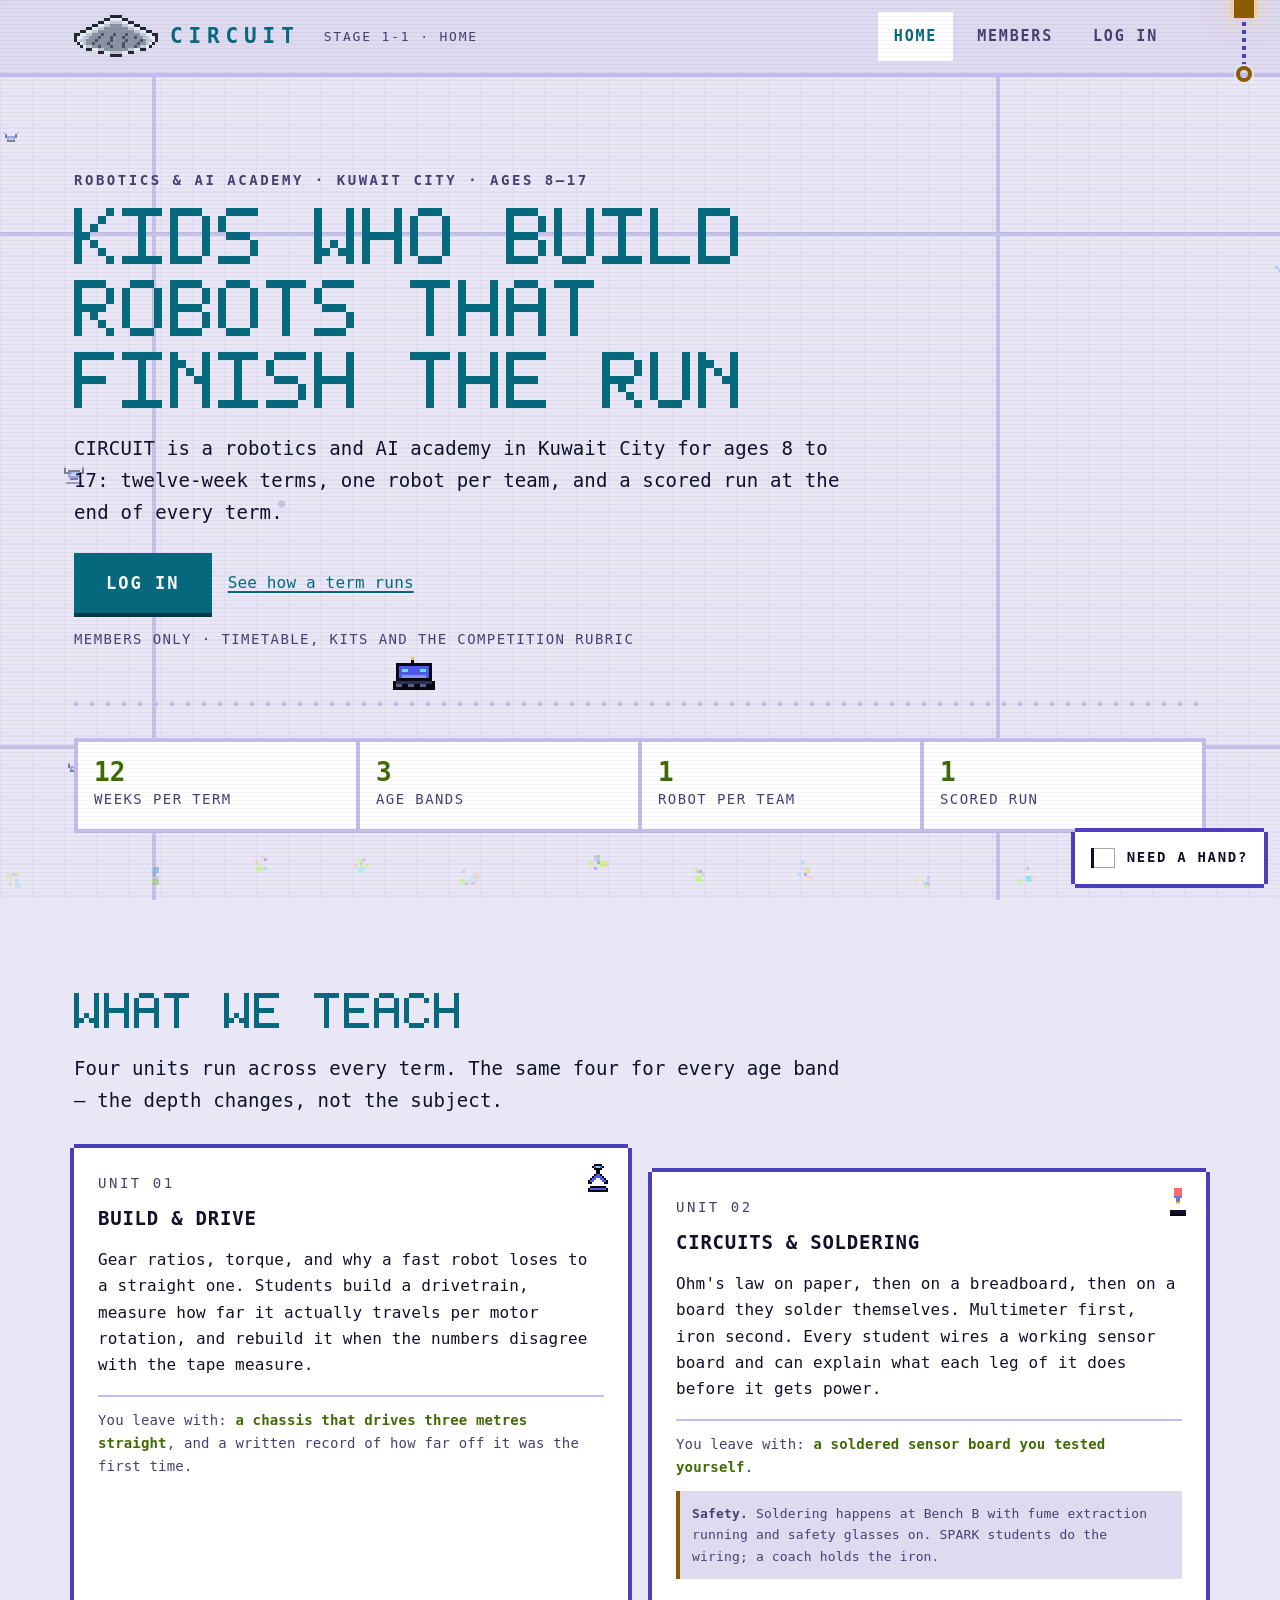
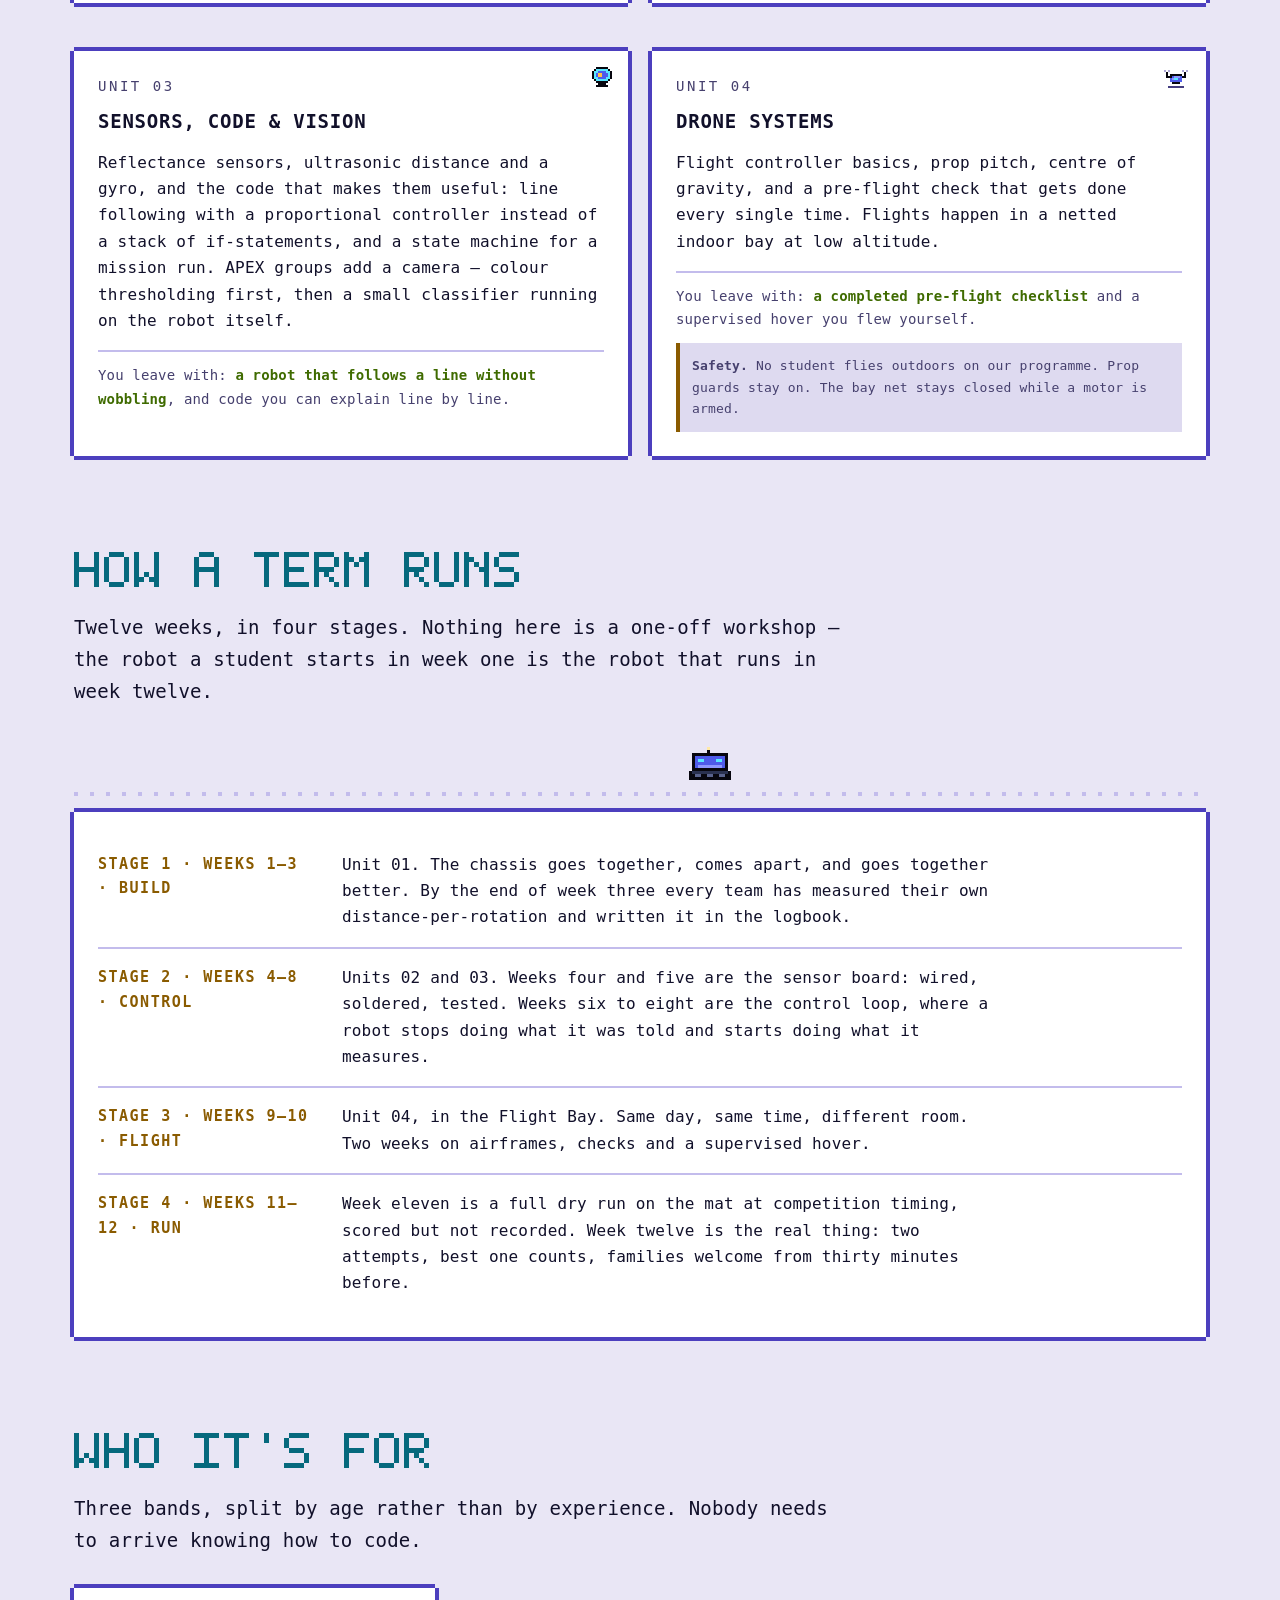
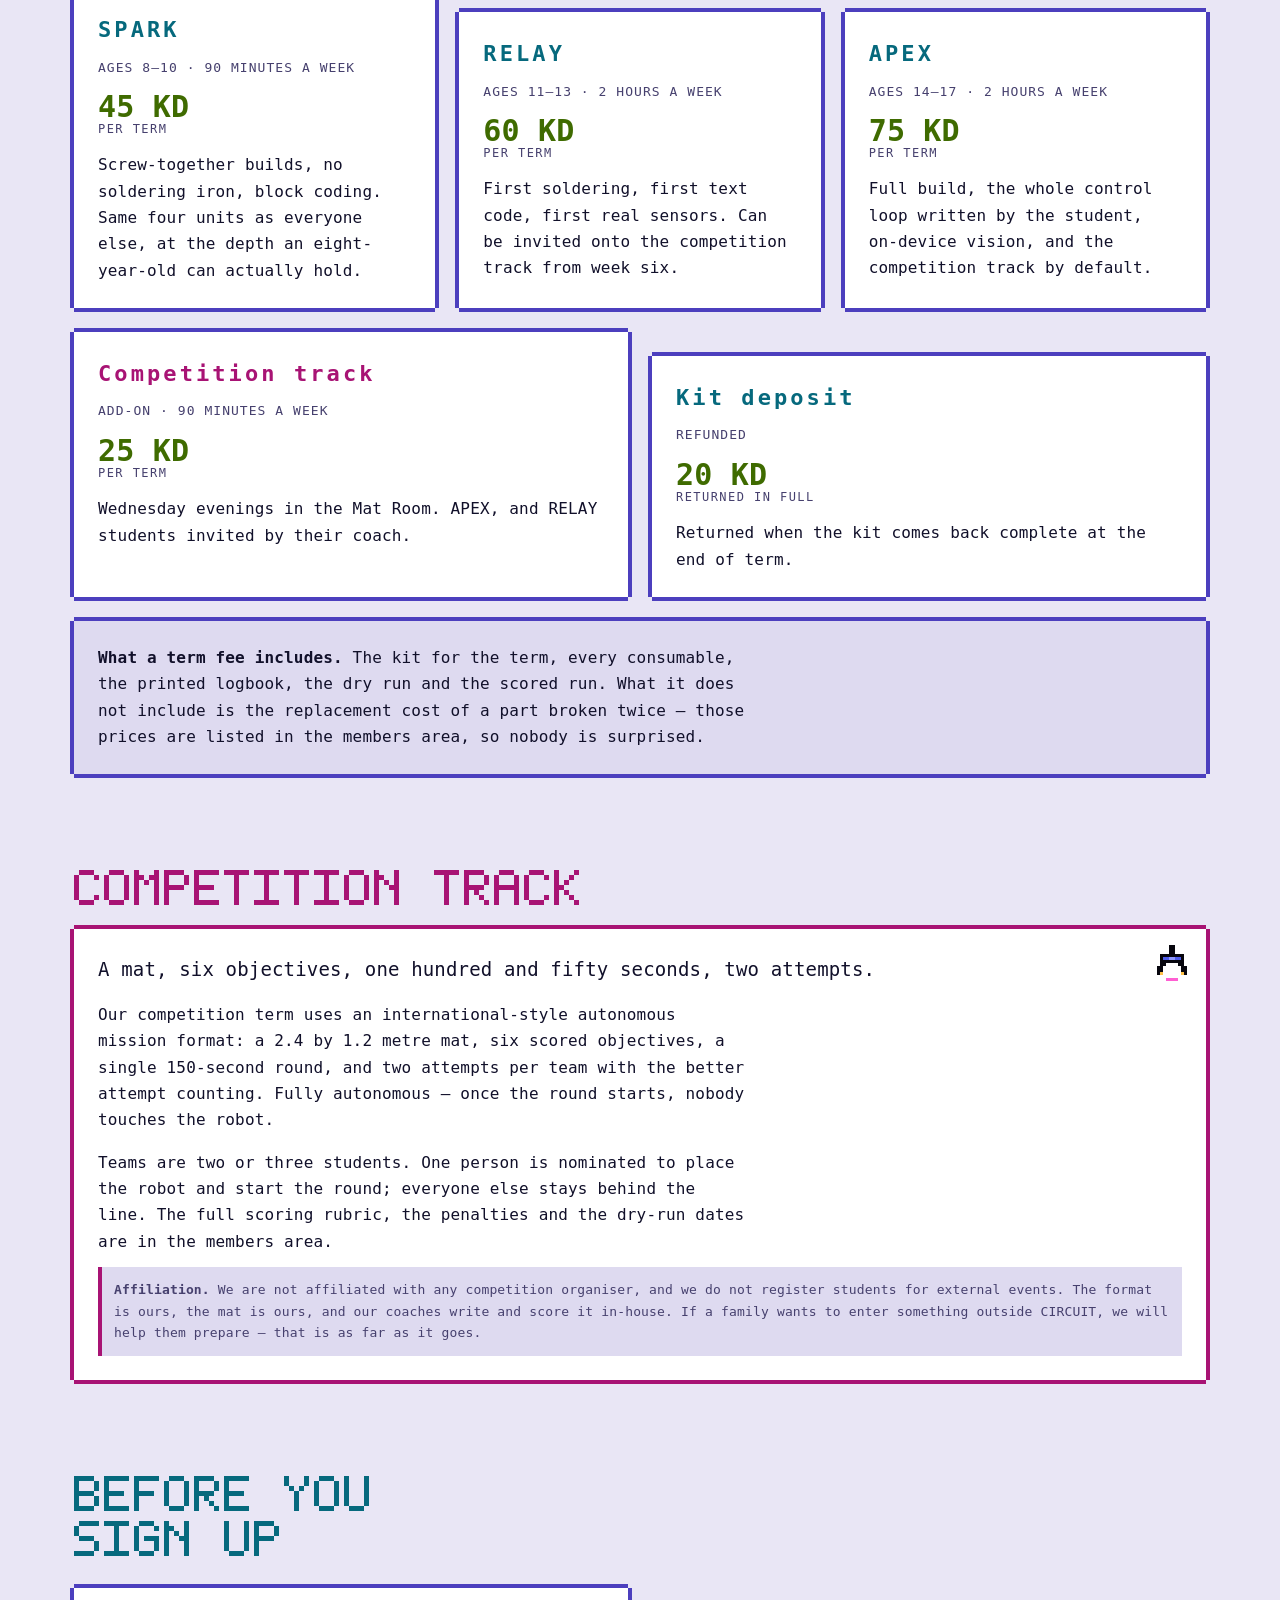
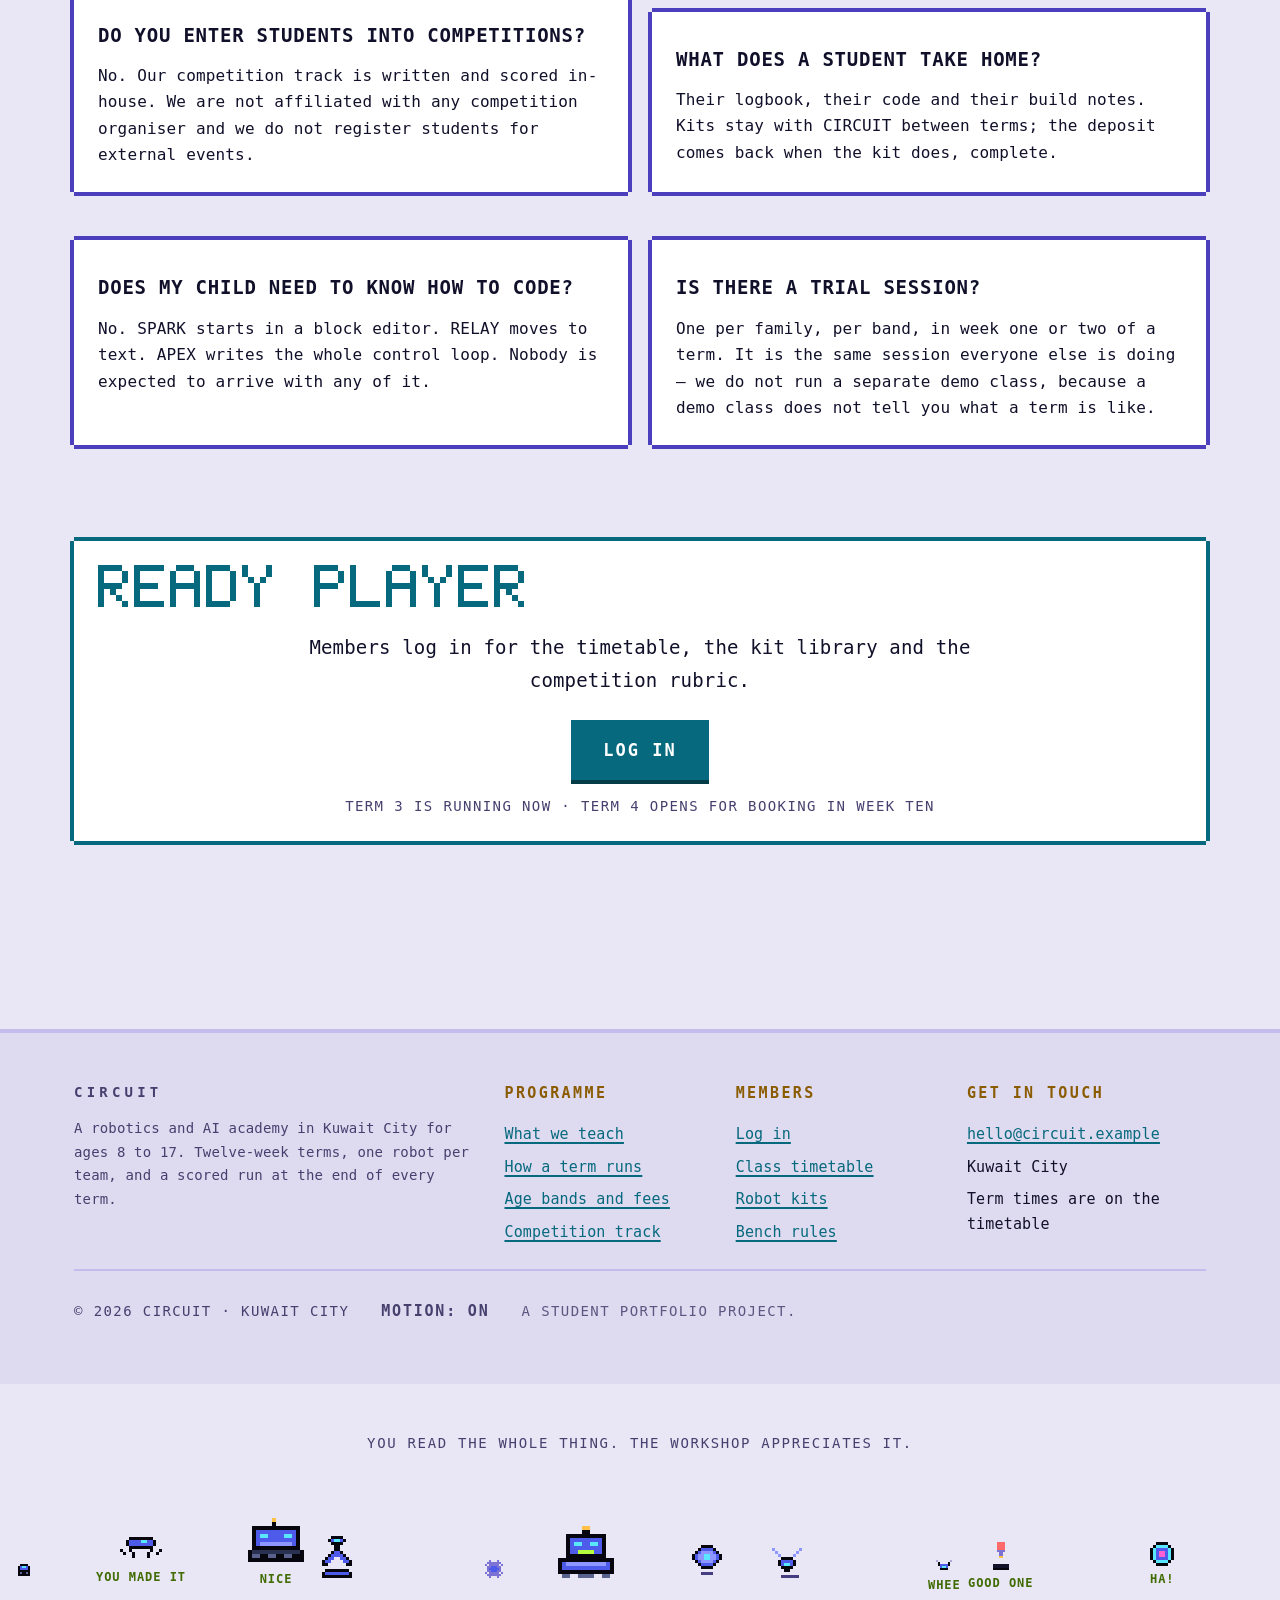
==== index.html @ 6e3892db "make the mark a big silver wing that actually shines The wing was the right idea and the wrong objec" ====
<!DOCTYPE html>
<html lang="en">
<head>
<meta charset="utf-8">
<meta name="viewport" content="width=device-width, initial-scale=1">
<title>CIRCUIT — Robotics &amp; AI Academy, Kuwait City</title>
<meta name="description" content="CIRCUIT is a robotics and AI academy in Kuwait City for ages 8 to 17. Twelve-week terms, one robot per team, and a scored run at the end of every term.">
<meta name="color-scheme" content="dark light">
<meta name="theme-color" content="#07060E">
<link rel="icon" href="favicon.svg" type="image/svg+xml">
<link rel="stylesheet" href="assets/css/circuit.css">

<!-- Sets the theme before the first paint, so the page never flashes
     the wrong one on the way in. -->
<script src="assets/js/theme.js"></script>
</head>
<body data-page="home">

<a class="skip" href="#main">Skip to content</a>
<div class="glass" aria-hidden="true"></div>

<header class="hud">
  <div class="wrap hud__in">
    <a class="hud__mark mark" href="index.html"><span class="mark__wing sprite" data-wing data-sprite="wing-shut" data-scale="3"></span><span>CIRCUIT</span></a>
    <span class="hud__stage">Stage 1-1 · Home</span>
    <nav class="hud__nav" aria-label="Main">
      <a class="chip" href="index.html" aria-current="page">Home</a>
      <a class="chip" href="members.html">Members</a>
      <a class="chip" href="login.html">Log in</a>
    </nav>
  </div>
</header>


<main id="main">

  <!-- ================= HERO ================= -->
  <section class="wrap hero">
    <p class="t-eyebrow">Robotics &amp; AI Academy · Kuwait City · Ages 8–17</p>

    <h1 class="px px--head hero__head"
        data-px="KIDS WHO BUILD|ROBOTS THAT|FINISH THE RUN"
        data-px-max="8">Kids who build robots that finish the run</h1>

    <p class="t-lead">
      CIRCUIT is a robotics and AI academy in Kuwait City for ages 8 to 17:
      twelve-week terms, one robot per team, and a scored run at the end of
      every term.
    </p>

    <div class="hero__actions">
      <a class="btn" href="login.html">Log in</a>
      <a href="#term">See how a term runs</a>
    </div>

    <p class="t-cap" style="margin-top:16px">
      Members only · timetable, kits and the competition rubric
    </p>

    <div class="rail" data-rail aria-hidden="true">
      <div class="rail__car"><span class="sprite" data-sprite="bolt" data-scale="3"></span></div>
    </div>

    <div class="strip">
      <div class="strip__cell"><b class="strip__n">12</b><span class="t-cap">Weeks per term</span></div>
      <div class="strip__cell"><b class="strip__n">3</b><span class="t-cap">Age bands</span></div>
      <div class="strip__cell"><b class="strip__n">1</b><span class="t-cap">Robot per team</span></div>
      <div class="strip__cell"><b class="strip__n">1</b><span class="t-cap">Scored run</span></div>
    </div>
  </section>

  <!-- ================= WHAT WE TEACH ================= -->
  <section class="wrap section" id="teach">
    <h2 class="px px--head" data-px="WHAT WE TEACH" data-px-max="5">What we teach</h2>

    <p class="t-lead" style="margin-top:24px">
      Four units run across every term. The same four for every age band — the
      depth changes, not the subject.
    </p>

    <div class="grid grid--2" style="margin-top:32px">

      <article class="frame card">
        <span class="card__sprite sprite" data-sprite="arm" data-scale="2"></span>
        <p class="card__no">Unit 01</p>
        <h3 class="card__title">Build &amp; Drive</h3>
        <p class="t-body">
          Gear ratios, torque, and why a fast robot loses to a straight one.
          Students build a drivetrain, measure how far it actually travels per
          motor rotation, and rebuild it when the numbers disagree with the
          tape measure.
        </p>
        <p class="card__out">You leave with: <b>a chassis that drives three metres straight</b>, and a written record of how far off it was the first time.</p>
      </article>

      <article class="frame card">
        <span class="card__sprite sprite" data-sprite="tip" data-scale="2"></span>
        <p class="card__no">Unit 02</p>
        <h3 class="card__title">Circuits &amp; Soldering</h3>
        <p class="t-body">
          Ohm's law on paper, then on a breadboard, then on a board they solder
          themselves. Multimeter first, iron second. Every student wires a
          working sensor board and can explain what each leg of it does before
          it gets power.
        </p>
        <p class="card__out">You leave with: <b>a soldered sensor board you tested yourself</b>.</p>
        <p class="safety">
          <b>Safety.</b> Soldering happens at Bench B with fume extraction
          running and safety glasses on. SPARK students do the wiring; a coach
          holds the iron.
        </p>
      </article>

      <article class="frame card">
        <span class="card__sprite sprite" data-sprite="scan" data-scale="2"></span>
        <p class="card__no">Unit 03</p>
        <h3 class="card__title">Sensors, Code &amp; Vision</h3>
        <p class="t-body">
          Reflectance sensors, ultrasonic distance and a gyro, and the code that
          makes them useful: line following with a proportional controller
          instead of a stack of if-statements, and a state machine for a mission
          run. APEX groups add a camera — colour thresholding first, then a
          small classifier running on the robot itself.
        </p>
        <p class="card__out">You leave with: <b>a robot that follows a line without wobbling</b>, and code you can explain line by line.</p>
      </article>

      <article class="frame card">
        <span class="card__sprite sprite" data-sprite="kite" data-scale="2"></span>
        <p class="card__no">Unit 04</p>
        <h3 class="card__title">Drone Systems</h3>
        <p class="t-body">
          Flight controller basics, prop pitch, centre of gravity, and a
          pre-flight check that gets done every single time. Flights happen in a
          netted indoor bay at low altitude.
        </p>
        <p class="card__out">You leave with: <b>a completed pre-flight checklist</b> and a supervised hover you flew yourself.</p>
        <p class="safety">
          <b>Safety.</b> No student flies outdoors on our programme. Prop guards
          stay on. The bay net stays closed while a motor is armed.
        </p>
      </article>

    </div>
  </section>

  <!-- ================= HOW A TERM RUNS ================= -->
  <section class="wrap section" id="term">
    <h2 class="px px--head" data-px="HOW A TERM RUNS" data-px-max="5">How a term runs</h2>

    <p class="t-lead" style="margin-top:24px">
      Twelve weeks, in four stages. Nothing here is a one-off workshop — the
      robot a student starts in week one is the robot that runs in week twelve.
    </p>

    <div class="rail" data-rail aria-hidden="true" style="margin-top:32px">
      <div class="rail__car"><span class="sprite" data-sprite="bolt" data-scale="3"></span></div>
    </div>

    <div class="frame">
      <div class="stage">
        <p class="stage__tag">Stage 1 · Weeks 1–3 · Build</p>
        <p class="t-body">
          Unit 01. The chassis goes together, comes apart, and goes together
          better. By the end of week three every team has measured their own
          distance-per-rotation and written it in the logbook.
        </p>
      </div>
      <div class="stage">
        <p class="stage__tag">Stage 2 · Weeks 4–8 · Control</p>
        <p class="t-body">
          Units 02 and 03. Weeks four and five are the sensor board: wired,
          soldered, tested. Weeks six to eight are the control loop, where a
          robot stops doing what it was told and starts doing what it measures.
        </p>
      </div>
      <div class="stage">
        <p class="stage__tag">Stage 3 · Weeks 9–10 · Flight</p>
        <p class="t-body">
          Unit 04, in the Flight Bay. Same day, same time, different room. Two
          weeks on airframes, checks and a supervised hover.
        </p>
      </div>
      <div class="stage">
        <p class="stage__tag">Stage 4 · Weeks 11–12 · Run</p>
        <p class="t-body">
          Week eleven is a full dry run on the mat at competition timing, scored
          but not recorded. Week twelve is the real thing: two attempts, best one
          counts, families welcome from thirty minutes before.
        </p>
      </div>
    </div>
  </section>

  <!-- ================= WHO IT'S FOR ================= -->
  <section class="wrap section" id="bands">
    <h2 class="px px--head" data-px="WHO IT'S FOR" data-px-max="5">Who it's for</h2>

    <p class="t-lead" style="margin-top:24px">
      Three bands, split by age rather than by experience. Nobody needs to
      arrive knowing how to code.
    </p>

    <div class="grid grid--3" style="margin-top:32px">
      <article class="frame">
        <p class="band__name">SPARK</p>
        <p class="band__meta">Ages 8–10 · 90 minutes a week</p>
        <p class="band__fee">45 KD<small>per term</small></p>
        <p class="t-body" style="margin-top:16px">
          Screw-together builds, no soldering iron, block coding. Same four
          units as everyone else, at the depth an eight-year-old can actually
          hold.
        </p>
      </article>

      <article class="frame">
        <p class="band__name">RELAY</p>
        <p class="band__meta">Ages 11–13 · 2 hours a week</p>
        <p class="band__fee">60 KD<small>per term</small></p>
        <p class="t-body" style="margin-top:16px">
          First soldering, first text code, first real sensors. Can be invited
          onto the competition track from week six.
        </p>
      </article>

      <article class="frame">
        <p class="band__name">APEX</p>
        <p class="band__meta">Ages 14–17 · 2 hours a week</p>
        <p class="band__fee">75 KD<small>per term</small></p>
        <p class="t-body" style="margin-top:16px">
          Full build, the whole control loop written by the student, on-device
          vision, and the competition track by default.
        </p>
      </article>
    </div>

    <div class="grid grid--2" style="margin-top:24px">
      <article class="frame band--comp">
        <p class="band__name">Competition track</p>
        <p class="band__meta">Add-on · 90 minutes a week</p>
        <p class="band__fee">25 KD<small>per term</small></p>
        <p class="t-body" style="margin-top:16px">
          Wednesday evenings in the Mat Room. APEX, and RELAY students invited
          by their coach.
        </p>
      </article>

      <article class="frame">
        <p class="band__name">Kit deposit</p>
        <p class="band__meta">Refunded</p>
        <p class="band__fee">20 KD<small>returned in full</small></p>
        <p class="t-body" style="margin-top:16px">
          Returned when the kit comes back complete at the end of term.
        </p>
      </article>
    </div>

    <div class="frame frame--well" style="margin-top:24px">
      <p class="t-body">
        <b>What a term fee includes.</b> The kit for the term, every consumable,
        the printed logbook, the dry run and the scored run. What it does not
        include is the replacement cost of a part broken twice — those prices
        are listed in the members area, so nobody is surprised.
      </p>
    </div>
  </section>

  <!-- ================= COMPETITION ================= -->
  <section class="wrap section" id="competition">
    <h2 class="px px--mag" data-px="COMPETITION TRACK" data-px-max="5" style="color:var(--magenta)">Competition track</h2>

    <div class="frame frame--mag card" style="margin-top:24px">
      <span class="card__sprite sprite" data-sprite="claw" data-scale="3"></span>

      <p class="t-lead">A mat, six objectives, one hundred and fifty seconds, two attempts.</p>

      <p class="t-body" style="margin-top:16px">
        Our competition term uses an international-style autonomous mission
        format: a 2.4 by 1.2 metre mat, six scored objectives, a single
        150-second round, and two attempts per team with the better attempt
        counting. Fully autonomous — once the round starts, nobody touches the
        robot.
      </p>

      <p class="t-body" style="margin-top:16px">
        Teams are two or three students. One person is nominated to place the
        robot and start the round; everyone else stays behind the line. The full
        scoring rubric, the penalties and the dry-run dates are in the members
        area.
      </p>

      <p class="safety" style="border-left-color:var(--magenta)">
        <b>Affiliation.</b> We are not affiliated with any competition
        organiser, and we do not register students for external events. The
        format is ours, the mat is ours, and our coaches write and score it
        in-house. If a family wants to enter something outside CIRCUIT, we will
        help them prepare — that is as far as it goes.
      </p>
    </div>
  </section>

  <!-- ================= FAQ ================= -->
  <section class="wrap section" id="questions">
    <h2 class="px px--head" data-px="BEFORE YOU|SIGN UP" data-px-max="5">Before you sign up</h2>

    <div class="grid grid--2" style="margin-top:32px">
      <article class="frame">
        <h3 class="card__title">Do you enter students into competitions?</h3>
        <p class="t-body">
          No. Our competition track is written and scored in-house. We are not
          affiliated with any competition organiser and we do not register
          students for external events.
        </p>
      </article>
      <article class="frame">
        <h3 class="card__title">What does a student take home?</h3>
        <p class="t-body">
          Their logbook, their code and their build notes. Kits stay with
          CIRCUIT between terms; the deposit comes back when the kit does,
          complete.
        </p>
      </article>
      <article class="frame">
        <h3 class="card__title">Does my child need to know how to code?</h3>
        <p class="t-body">
          No. SPARK starts in a block editor. RELAY moves to text. APEX writes
          the whole control loop. Nobody is expected to arrive with any of it.
        </p>
      </article>
      <article class="frame">
        <h3 class="card__title">Is there a trial session?</h3>
        <p class="t-body">
          One per family, per band, in week one or two of a term. It is the same
          session everyone else is doing — we do not run a separate demo class,
          because a demo class does not tell you what a term is like.
        </p>
      </article>
    </div>
  </section>

  <!-- ================= CTA ================= -->
  <section class="wrap section" id="enter">
    <div class="frame frame--cyan" style="text-align:center">
      <h2 class="px px--head" data-px="READY PLAYER" data-px-align="center" data-px-max="6">Ready player</h2>
      <p class="t-lead" style="margin:24px auto 0">
        Members log in for the timetable, the kit library and the competition
        rubric.
      </p>
      <p style="margin-top:24px"><a class="btn" href="login.html">Log in</a></p>
      <p class="t-cap" style="margin-top:16px">Term 3 is running now · Term 4 opens for booking in week ten</p>
    </div>
  </section>

</main>

<footer class="foot">
  <div class="wrap">
    <div class="foot__grid">
      <div>
        <p class="foot__mark">CIRCUIT</p>
        <p class="foot__blurb">
          A robotics and AI academy in Kuwait City for ages 8 to 17. Twelve-week
          terms, one robot per team, and a scored run at the end of every term.
        </p>
      </div>

      <nav aria-label="Programme">
        <h2>Programme</h2>
        <ul class="stack">
          <li><a href="index.html#teach">What we teach</a></li>
          <li><a href="index.html#term">How a term runs</a></li>
          <li><a href="index.html#bands">Age bands and fees</a></li>
          <li><a href="index.html#competition">Competition track</a></li>
        </ul>
      </nav>

      <nav aria-label="Members">
        <h2>Members</h2>
        <ul class="stack">
          <li><a href="login.html">Log in</a></li>
          <li><a href="members.html#timetable">Class timetable</a></li>
          <li><a href="members.html#kits">Robot kits</a></li>
          <li><a href="members.html#rules">Bench rules</a></li>
        </ul>
      </nav>

      <div>
        <h2>Get in touch</h2>
        <ul class="stack">
          <li><a href="mailto:hello@circuit.example">hello@circuit.example</a></li>
          <li>Kuwait City</li>
          <li>Term times are on the timetable</li>
        </ul>
      </div>
    </div>

    <div class="foot__bar">
      <span class="t-cap">&copy; 2026 CIRCUIT &middot; Kuwait City</span>
      <button class="chip" type="button" data-motion-toggle aria-pressed="false">Motion: on</button>
      <button class="chip" type="button" data-assistant-show hidden>Show assistant</button>
      <span class="t-cap foot__note">A student portfolio project.</span>
    </div>
  </div>
</footer>

<script src="assets/js/pixfont.js"></script>
<script src="assets/js/pixel.js"></script>
<script src="assets/js/sprites.js"></script>
<script src="assets/js/session.js"></script>
<script src="assets/js/scene.js"></script>
<script src="assets/js/assistant.js"></script>
<script src="assets/js/app.js"></script>
<script src="assets/js/nav.js"></script>
</body>
</html>
---- assets/css/circuit.css ----
/* ============================================================================
   CIRCUIT — Robotics & AI Academy
   A pixel-art front end. Dark by design: this is an arcade cabinet, and a
   cabinet does not have a light mode.

   Everything here is hand-written CSS. No framework, no reset library, no
   font downloaded from anywhere. The only unit that matters is --px, and
   every border, shadow and offset on the site is a whole multiple of it.
   ========================================================================= */

:root {
  /* --- Ground and panels ------------------------------------------------ */
  --void:        #07060E;   /* page ground: near-black with a violet cast    */
  --void-2:      #0C0A18;   /* recessed wells: footer, table body, inputs    */
  --panel:       #14122A;   /* every card and panel. Body text sits here.    */
  --panel-hi:    #1F1C3D;   /* raised rows, zebra striping, input fields     */

  /* --- Edges ------------------------------------------------------------ */
  --edge:        #7B72D4;   /* the pixel border on every frame               */
  --edge-dim:    #443D80;   /* inner bevel. Decorative only.                 */

  /* --- Type ------------------------------------------------------------- */
  --text:        #EDEBFF;   /* body copy — 15.6:1 on --panel                 */
  --text-dim:    #ADA6D6;   /* captions, HUD readouts — 8.0:1 on --panel     */
  --text-place:  #9C94D0;   /* input placeholders — 6.6:1                    */

  /* --- Accents ---------------------------------------------------------- */
  --cyan:        #58E7FF;   /* primary. Buttons, active nav, sensors.        */
  --magenta:     #FF5FD2;   /* competition track only. Used sparingly.       */
  --lime:        #B4FF3D;   /* live and complete states                      */
  --amber:       #FFC247;   /* attention without alarm                       */
  --danger:      #FF6B6B;   /* form errors only, never colour alone          */
  --ring:        #FFF2A8;   /* focus ring — warm, and no other thing is      */

  /* --- Buttons ---------------------------------------------------------- */
  --btn-face:    #58E7FF;
  --btn-ink:     #04121A;
  --shade-cyan:  #1E6C7E;
  --shade-lime:  #5A8A16;
  --shade-flat:  #2A2550;

  /* --- Metrics ---------------------------------------------------------- */
  --px:          4px;       /* the pixel unit. Everything is a multiple.     */
  --measure:     68ch;
  --wrap:        1180px;

  --s1: 4px;  --s2: 8px;  --s3: 12px; --s4: 16px;
  --s5: 24px; --s6: 32px; --s7: 48px; --s8: 64px; --s9: 96px;

  --mono: ui-monospace, SFMono-Regular, "SF Mono", "Cascadia Mono", Menlo,
          Consolas, "DejaVu Sans Mono", "Liberation Mono", monospace;
}

/* ============================================================================
   Reset
   ========================================================================= */

*, *::before, *::after { box-sizing: border-box; }

html {
  background: var(--void);
  -webkit-text-size-adjust: 100%;
}

body {
  margin: 0;
  background: transparent;
  color: var(--text);
  font-family: var(--mono);
  font-size: 16px;
  line-height: 1.65;
  letter-spacing: 0.01em;
  overflow-x: hidden;
}

h1, h2, h3, h4, p, ul, ol, figure, table { margin: 0; }
ul, ol { padding: 0; list-style: none; }
img, svg, canvas { display: block; max-width: 100%; }
button, input, select { font: inherit; color: inherit; }

a {
  color: var(--cyan);
  text-decoration: underline;
  text-underline-offset: 3px;
  text-decoration-thickness: 2px;
}
a:hover { color: var(--text); }

:focus-visible {
  outline: var(--px) solid var(--ring);
  outline-offset: var(--px);
}

.sr-only {
  position: absolute;
  width: 1px; height: 1px;
  padding: 0; margin: -1px;
  overflow: hidden;
  clip: rect(0 0 0 0);
  clip-path: inset(50%);
  white-space: nowrap;
}

.skip {
  position: absolute;
  top: -100px; left: var(--s3);
  z-index: 100;
  padding: var(--s3) var(--s4);
  background: var(--btn-face);
  color: var(--btn-ink);
  font-weight: 700;
  text-decoration: none;
}
.skip:focus { top: var(--s3); }

/* ============================================================================
   The cabinet glass — scanlines and a corner vignette.
   Both are decoration on a fixed overlay that never intercepts a click.
   The content column is inset far enough that no body copy enters the vignette.
   ========================================================================= */

.glass {
  position: fixed;
  inset: 0;
  z-index: 3;
  pointer-events: none;
  background:
    repeating-linear-gradient(
      to bottom,
      rgba(0, 0, 0, 0.11) 0 1px,
      transparent 1px 4px
    ),
    radial-gradient(
      130% 100% at 50% 50%,
      transparent 58%,
      rgba(0, 0, 0, 0.30) 100%
    );
}

/* The glitter canvas sits below every panel, so a spark can never drift
   across a word and reduce its contrast. It is only visible in the gutters. */
#glitter {
  position: fixed;
  inset: 0;
  z-index: 0;
  pointer-events: none;
}

/* ============================================================================
   Layout
   ========================================================================= */

.wrap {
  width: 100%;
  max-width: var(--wrap);
  margin-inline: auto;
  padding-inline: var(--s4);
  position: relative;
  z-index: 1;
}

@media (min-width: 700px) {
  .wrap { padding-inline: var(--s5); }
}

.section { padding-block: var(--s7); }
.section + .section { padding-top: 0; }

@media (min-width: 700px) {
  .section { padding-block: var(--s9); }
}

.stack > * + * { margin-top: var(--s4); }
.stack-lg > * + * { margin-top: var(--s5); }

/* ============================================================================
   Typography
   ========================================================================= */

.t-eyebrow {
  font-size: 14px;
  letter-spacing: 0.18em;
  text-transform: uppercase;
  color: var(--text-dim);
  font-weight: 700;
}

.t-cap {
  font-size: 14px;
  letter-spacing: 0.1em;
  text-transform: uppercase;
  color: var(--text-dim);
  line-height: 1.5;
}

.t-lead {
  font-size: 17px;
  line-height: 1.7;
  max-width: var(--measure);
}

.t-body { max-width: var(--measure); }

@media (min-width: 700px) {
  .t-lead { font-size: 19px; }
}

.t-mark { color: var(--cyan); }
.t-lime { color: var(--lime); }
.t-amber { color: var(--amber); }
.t-mag  { color: var(--magenta); }

/* --- Bitmap display type ------------------------------------------------ *
   The visible pixels are an SVG built at runtime by pixfont.js from a 5x7
   glyph table. The real sentence stays in the DOM as .sr-only text, so a
   screen reader and a JS-less browser both get the words.
 * ------------------------------------------------------------------------ */

.px {
  display: block;
  font-size: 22px;
  line-height: 1.2;
  letter-spacing: 0.06em;
  text-transform: uppercase;
  font-weight: 700;
  color: var(--cyan);
}

.px-holder { display: block; }
.px-svg { fill: currentColor; }

.px--head  { color: var(--cyan); }
.px--amber { color: var(--amber); }
.px--text  { color: var(--text); }

/* ============================================================================
   Pixel chrome
   The frame is four hard box-shadows rather than a border, which leaves the
   corners notched — the shape a 2-bit machine would actually draw.
   ========================================================================= */

.frame {
  position: relative;
  background: var(--panel);
  padding: var(--s5);
  box-shadow:
    0 calc(var(--px) * -1) 0 var(--edge),
    0 var(--px) 0 var(--edge),
    calc(var(--px) * -1) 0 0 var(--edge),
    var(--px) 0 0 var(--edge);
}

.frame + .frame { margin-top: var(--s5); }

.frame--amber { box-shadow:
    0 calc(var(--px) * -1) 0 var(--amber),
    0 var(--px) 0 var(--amber),
    calc(var(--px) * -1) 0 0 var(--amber),
    var(--px) 0 0 var(--amber); }

.frame--cyan { box-shadow:
    0 calc(var(--px) * -1) 0 var(--cyan),
    0 var(--px) 0 var(--cyan),
    calc(var(--px) * -1) 0 0 var(--cyan),
    var(--px) 0 0 var(--cyan); }

.frame--mag { box-shadow:
    0 calc(var(--px) * -1) 0 var(--magenta),
    0 var(--px) 0 var(--magenta),
    calc(var(--px) * -1) 0 0 var(--magenta),
    var(--px) 0 0 var(--magenta); }

.frame--well { background: var(--void-2); }
.frame--tight { padding: var(--s4); }

/* ============================================================================
   Buttons — a face on a hard plinth. Pressing it moves the face onto the
   plinth by exactly one pixel unit. No easing: a 2-bit machine has no easing.
   ========================================================================= */

.btn {
  display: inline-flex;
  align-items: center;
  justify-content: center;
  gap: var(--s3);
  padding: var(--s4) var(--s6);
  min-height: 54px;
  border: 0;
  background: var(--btn-face);
  color: var(--btn-ink);
  font-size: 17px;
  font-weight: 700;
  letter-spacing: 0.12em;
  text-transform: uppercase;
  text-decoration: none;
  cursor: pointer;
  box-shadow: 0 var(--px) 0 var(--shade-cyan);
  transition: none;
}

.btn:hover { filter: brightness(1.12); }
.btn:active { transform: translateY(var(--px)); box-shadow: 0 0 0 var(--shade-cyan); }

.btn--block { display: flex; width: 100%; }

.btn--ghost {
  background: transparent;
  color: var(--text);
  box-shadow:
    0 calc(var(--px) * -1) 0 var(--edge),
    0 var(--px) 0 var(--edge),
    calc(var(--px) * -1) 0 0 var(--edge),
    var(--px) 0 0 var(--edge);
}
.btn--ghost:hover { background: var(--panel-hi); color: var(--text); }
.btn--ghost:active { transform: none; }

.btn--lime { background: var(--lime); color: #0B1A02; box-shadow: 0 var(--px) 0 var(--shade-lime); }
.btn--lime:hover { background: #C8FF6B; color: #0B1A02; }

/* ============================================================================
   HUD bar
   ========================================================================= */

.hud {
  position: relative;
  z-index: 2;
  background: var(--void-2);
  box-shadow: 0 var(--px) 0 var(--edge-dim);
}

.hud__in {
  display: flex;
  flex-wrap: wrap;
  align-items: center;
  gap: var(--s3) var(--s5);
  padding-block: var(--s3);
}

.hud__mark {
  font-size: 21px;
  font-weight: 700;
  letter-spacing: 0.28em;
  color: var(--cyan);
  text-decoration: none;
}
.hud__mark:hover { color: var(--text); }

.hud__stage {
  font-size: 13px;
  letter-spacing: 0.14em;
  color: var(--text-dim);
  text-transform: uppercase;
}

.hud__nav {
  display: flex;
  flex-wrap: wrap;
  gap: var(--s2);
  margin-left: auto;
}

.chip {
  display: inline-block;
  padding: var(--s3) var(--s4);
  font-size: 15px;
  font-weight: 700;
  letter-spacing: 0.12em;
  text-transform: uppercase;
  color: var(--text-dim);
  text-decoration: none;
  background: transparent;
  border: 0;
  cursor: pointer;
}
.chip:hover { color: var(--text); background: var(--panel); }

/* display:inline-block above beats the user agent's [hidden] rule, which
   would otherwise leave a hidden chip visible and in the tab order. */
.chip[hidden] { display: none; }
.chip[aria-current="page"] { color: var(--cyan); background: var(--panel); }

/* ============================================================================
   The demo strip — the honesty line, on every page, above the fold, always.
   ========================================================================= */

.demo-strip {
  position: relative;
  z-index: 2;
  background: var(--panel);
  box-shadow: 0 var(--px) 0 var(--amber);
}

.demo-strip__in {
  display: flex;
  flex-wrap: wrap;
  align-items: baseline;
  gap: var(--s2) var(--s3);
  padding-block: var(--s3);
  font-size: 13px;
  line-height: 1.5;
}

.demo-strip b {
  color: var(--amber);
  letter-spacing: 0.14em;
  text-transform: uppercase;
  font-size: 12px;
}

/* ============================================================================
   Hero
   ========================================================================= */

.hero { padding-block: var(--s7) var(--s6); }

@media (min-width: 700px) {
  .hero { padding-block: var(--s9) var(--s8); }
}

.hero__head { margin-block: var(--s4) var(--s5); }

.hero__actions {
  display: flex;
  flex-wrap: wrap;
  align-items: center;
  gap: var(--s4);
  margin-top: var(--s5);
}

.strip {
  display: grid;
  grid-template-columns: 1fr;
  gap: var(--px);
  margin-top: var(--s6);
  background: var(--edge-dim);
  padding: var(--px);
}

@media (min-width: 560px) { .strip { grid-template-columns: repeat(2, 1fr); } }
@media (min-width: 900px) { .strip { grid-template-columns: repeat(4, 1fr); } }

.strip__cell {
  background: var(--panel);
  padding: var(--s4);
}

.strip__n {
  display: block;
  font-size: 26px;
  font-weight: 700;
  color: var(--lime);
  line-height: 1.1;
}

/* ============================================================================
   Grids and cards
   ========================================================================= */

.grid { display: grid; gap: var(--s5); }
.grid--2 { grid-template-columns: 1fr; }
.grid--3 { grid-template-columns: 1fr; }

@media (min-width: 720px) {
  .grid--2 { grid-template-columns: repeat(2, 1fr); }
  .grid--3 { grid-template-columns: repeat(2, 1fr); }
}
@media (min-width: 1000px) {
  .grid--3 { grid-template-columns: repeat(3, 1fr); }
}

.card__no {
  font-size: 14px;
  letter-spacing: 0.18em;
  color: var(--text-dim);
  text-transform: uppercase;
}

.card__title {
  font-size: 19px;
  font-weight: 700;
  letter-spacing: 0.04em;
  text-transform: uppercase;
  color: var(--text);
  margin-block: var(--s2) var(--s3);
}

.card__out {
  margin-top: var(--s4);
  padding-top: var(--s3);
  border-top: 2px solid var(--edge-dim);
  font-size: 14px;
  color: var(--text-dim);
}
.card__out b { color: var(--lime); font-weight: 700; }

.safety {
  margin-top: var(--s3);
  padding: var(--s3);
  background: var(--void-2);
  font-size: 13px;
  color: var(--text-dim);
  border-left: var(--px) solid var(--amber);
}

/* A sprite pinned into the corner of a card. */
.card { position: relative; }
.card__sprite {
  position: absolute;
  top: var(--s4);
  right: var(--s4);
  pointer-events: none;
}

/* ============================================================================
   Stage list — how a term runs
   ========================================================================= */

.stage {
  display: grid;
  gap: var(--s3);
  padding: var(--s4) 0;
  border-bottom: 2px solid var(--edge-dim);
}
.stage:last-child { border-bottom: 0; }

@media (min-width: 800px) {
  .stage { grid-template-columns: 220px 1fr; gap: var(--s5); align-items: start; }
}

.stage__tag {
  font-size: 15px;
  font-weight: 700;
  letter-spacing: 0.1em;
  text-transform: uppercase;
  color: var(--amber);
}

/* The rail BOLT drives along. --run is set by JS from the rail's real width. */
.rail {
  position: relative;
  height: 56px;
  margin-bottom: var(--s4);
  overflow: hidden;
  background:
    repeating-linear-gradient(to right,
      var(--edge-dim) 0 var(--px),
      transparent var(--px) calc(var(--px) * 4))
    bottom / 100% var(--px) no-repeat;
}

.rail__car {
  position: absolute;
  left: 0;
  bottom: var(--px);
  will-change: transform;
}

/* ============================================================================
   Bands and pricing
   ========================================================================= */

.band__name {
  font-size: 22px;
  font-weight: 700;
  letter-spacing: 0.14em;
  color: var(--cyan);
}
.band--comp .band__name { color: var(--magenta); }

.band__meta {
  font-size: 13px;
  letter-spacing: 0.08em;
  text-transform: uppercase;
  color: var(--text-dim);
  margin-block: var(--s2) var(--s3);
}

.band__fee {
  font-size: 30px;
  font-weight: 700;
  color: var(--lime);
  line-height: 1.1;
}
.band__fee small {
  display: block;
  font-size: 12px;
  font-weight: 400;
  letter-spacing: 0.12em;
  color: var(--text-dim);
  text-transform: uppercase;
}

/* ============================================================================
   Tables
   ========================================================================= */

.tablewrap {
  overflow-x: auto;
  background: var(--void-2);
  padding: var(--px);
}

table { border-collapse: collapse; width: 100%; min-width: 520px; }

caption {
  text-align: left;
  padding: var(--s3) var(--s4);
  font-size: 13px;
  color: var(--text-dim);
}

th, td {
  padding: var(--s3) var(--s4);
  text-align: left;
  font-size: 15px;
  border-bottom: 2px solid var(--edge-dim);
  white-space: nowrap;
}

thead th {
  font-size: 13px;
  letter-spacing: 0.14em;
  text-transform: uppercase;
  color: var(--text-dim);
  background: var(--panel-hi);
}

tbody tr:nth-child(even) td { background: rgba(31, 28, 61, 0.5); }
tbody tr:last-child td { border-bottom: 0; }

td b { color: var(--cyan); font-weight: 700; }

/* ============================================================================
   Forms
   ========================================================================= */

.field + .field { margin-top: var(--s5); }

.field label {
  display: block;
  font-size: 15px;
  font-weight: 700;
  letter-spacing: 0.14em;
  text-transform: uppercase;
  color: var(--text);
  margin-bottom: var(--s2);
}

.field__hint {
  display: block;
  font-size: 13px;
  color: var(--text-dim);
  margin-bottom: var(--s2);
  line-height: 1.5;
}

.field input {
  display: block;
  width: 100%;
  padding: var(--s3) var(--s4);
  min-height: 52px;
  background: var(--panel-hi);
  color: var(--text);
  border: 0;
  /* --edge, not --edge-dim: a form field's boundary is a non-text UI
     component and has to clear 3:1 against what surrounds it. The dim tone
     managed 1.6:1 and the box read as decoration rather than an input. */
  box-shadow:
    0 calc(var(--px) * -1) 0 var(--edge),
    0 var(--px) 0 var(--edge),
    calc(var(--px) * -1) 0 0 var(--edge),
    var(--px) 0 0 var(--edge);
}

.field input::placeholder { color: var(--text-place); }

.field input:focus-visible {
  box-shadow:
    0 calc(var(--px) * -1) 0 var(--cyan),
    0 var(--px) 0 var(--cyan),
    calc(var(--px) * -1) 0 0 var(--cyan),
    var(--px) 0 0 var(--cyan);
  outline: var(--px) solid var(--ring);
  outline-offset: calc(var(--px) * 2);
}

.field--bad input {
  box-shadow:
    0 calc(var(--px) * -1) 0 var(--danger),
    0 var(--px) 0 var(--danger),
    calc(var(--px) * -1) 0 0 var(--danger),
    var(--px) 0 0 var(--danger);
}

.field__err {
  display: none;
  margin-top: var(--s2);
  font-size: 13px;
  color: var(--danger);
  font-weight: 700;
}
.field--bad .field__err { display: block; }

.errsum {
  display: none;
  margin-bottom: var(--s5);
  padding: var(--s4);
  background: var(--void-2);
  box-shadow:
    0 calc(var(--px) * -1) 0 var(--danger),
    0 var(--px) 0 var(--danger),
    calc(var(--px) * -1) 0 0 var(--danger),
    var(--px) 0 0 var(--danger);
}
.errsum[data-open="true"] { display: block; }
.errsum h2 { font-size: 15px; color: var(--danger); letter-spacing: 0.08em; text-transform: uppercase; }
.errsum ul { margin-top: var(--s3); }
.errsum li + li { margin-top: var(--s2); }

/* ============================================================================
   Login cabinet
   ========================================================================= */

.cabinet {
  width: 100%;
  max-width: 460px;
  margin-inline: auto;
}

.cabinet__coin {
  display: flex;
  justify-content: center;
  margin-bottom: var(--s3);
}

.login-page { display: grid; place-items: center; min-height: 70vh; padding-block: var(--s7); }

/* ============================================================================
   Dashboard
   ========================================================================= */

.greet { display: flex; flex-wrap: wrap; align-items: center; gap: var(--s5); }

/* The greeting is bitmap type sized to its container, so the container has to
   be allowed to grow. Left as a plain flex item it shrinks to its fallback
   text and the name renders three sizes too small. */
.greet__text { flex: 1 1 260px; min-width: 0; }

.panel__h {
  font-size: 15px;
  font-weight: 700;
  letter-spacing: 0.16em;
  text-transform: uppercase;
  color: var(--cyan);
  margin-bottom: var(--s3);
}

.dl { display: grid; grid-template-columns: minmax(96px, auto) 1fr; gap: var(--s2) var(--s4); font-size: 14px; }
.dl dt { color: var(--text-dim); letter-spacing: 0.1em; text-transform: uppercase; font-size: 12px; }
.dl dd { margin: 0; color: var(--text); }

.readout { font-size: 28px; font-weight: 700; color: var(--lime); line-height: 1.1; }

/* The twelve-week meter. Cell count and lit count both come from one number
   in the markup, so the picture cannot disagree with the text beside it. */
.meter { display: flex; gap: var(--px); margin-block: var(--s3); }
.meter__cell {
  flex: 1 1 auto;
  height: 20px;
  background: var(--panel-hi);
  box-shadow: inset 0 0 0 2px var(--edge-dim);
}
.meter__cell[data-on="true"] { background: var(--lime); box-shadow: none; }
.meter__cell[data-now="true"] { background: var(--amber); }

.logline { padding: var(--s3) 0; border-bottom: 2px solid var(--edge-dim); font-size: 14px; }
.logline:last-child { border-bottom: 0; }
.logline b { color: var(--amber); letter-spacing: 0.08em; }

.flagged {
  margin-top: var(--s3);
  padding: var(--s3);
  background: var(--void-2);
  border-left: var(--px) solid var(--amber);
  font-size: 13px;
}

.demo-note {
  margin-top: var(--s4);
  font-size: 11px;
  letter-spacing: 0.12em;
  text-transform: uppercase;
  color: var(--text-dim);
}

/* ============================================================================
   Footer
   ========================================================================= */

.foot {
  position: relative;
  z-index: 1;
  margin-top: var(--s9);
  background: var(--void-2);
  box-shadow: 0 calc(var(--px) * -1) 0 var(--edge-dim);
  padding-block: var(--s7);
}

.foot h2 {
  font-size: 15px;
  letter-spacing: 0.16em;
  text-transform: uppercase;
  color: var(--amber);
  margin-bottom: var(--s4);
}

.foot p { font-size: 14px; max-width: var(--measure); color: var(--text-dim); line-height: 1.7; }
.foot p + p { margin-top: var(--s3); }
.foot strong { color: var(--text); }

.foot__bar {
  display: flex;
  flex-wrap: wrap;
  align-items: center;
  gap: var(--s4);
  margin-top: var(--s5);
  padding-top: var(--s4);
  border-top: 2px solid var(--edge-dim);
}

/* ============================================================================
   Sprites
   ========================================================================= */

.sprite { display: inline-block; line-height: 0; }
.sprite canvas { image-rendering: pixelated; }

/* ============================================================================
   Motion off — the OS preference, or the footer switch.
   Sprites do not disappear. They park. Nothing was ever said by the movement.
   ========================================================================= */

/* JavaScript writes data-motion on <html> from the OS preference and then from
   the visitor's own choice, so the switch is the single source of truth. The
   media query below is the fallback for the case where JavaScript never runs. */
html[data-motion="off"] .rail__car { transform: none !important; }
html[data-motion="off"] #glitter { display: none; }

@media (prefers-reduced-motion: reduce) {
  html:not([data-motion]) .rail__car { transform: none !important; }
  html:not([data-motion]) #glitter { display: none; }
}

@media (forced-colors: active) {
  .sprite, #glitter, .glass { display: none; }
  .frame { border: 2px solid; }
}

/* ============================================================================
   LIGHT MODE — the cabinet with the lights on
   Pull the cord in the top corner and the room changes. Every colour below is
   a straight swap of a token; not one component knows which theme it is in.
   ========================================================================= */

html[data-theme="light"] {
  --void:        #E9E6F5;
  --void-2:      #DEDAF0;
  --panel:       #FFFFFF;
  --panel-hi:    #F2EFFC;

  --edge:        #4C3FBE;
  --edge-dim:    #C3BCEC;

  --text:        #11102A;   /* 17.4:1 on white  */
  --text-dim:    #46406E;   /*  9.1:1 on white  */
  --text-place:  #5A5486;   /*  6.7:1 on white  */

  --cyan:        #06697D;   /*  5.9:1 on white  */
  --magenta:     #A81374;   /*  6.6:1 on white  */
  --lime:        #3F6B00;   /*  5.6:1 on white  */
  --amber:       #8A5B00;   /*  5.6:1 on white  */
  --danger:      #B32020;
  --ring:        #1A1140;

  --btn-face:    #06697D;
  --btn-ink:     #FFFFFF;
  --shade-cyan:  #033B47;
  --shade-lime:  #244000;
}

/* A lit room has no scanlines and no vignette worth speaking of. */
html[data-theme="light"] .glass {
  background:
    repeating-linear-gradient(to bottom,
      rgba(20, 10, 60, 0.045) 0 1px,
      transparent 1px 4px),
    radial-gradient(130% 100% at 50% 50%,
      transparent 62%,
      rgba(30, 20, 70, 0.10) 100%);
}

html[data-theme="light"] tbody tr:nth-child(even) td { background: var(--panel-hi); }

/* ============================================================================
   THE PULL CORD
   A chain hanging from the top of the page with a ring on the end. Pull it and
   the lights come on. It is a real button, so it works from the keyboard and
   announces its state; the chain is decoration hung on top of it.
   ========================================================================= */

.cord {
  position: fixed;
  top: 0;
  right: 14px;
  z-index: 60;

  display: flex;
  flex-direction: column;
  align-items: center;

  padding: 0 var(--s3) var(--s3);
  border: 0;
  background: transparent;
  cursor: pointer;
  -webkit-tap-highlight-color: transparent;
}

.cord__bulb {
  width: 20px;
  height: 14px;
  background: var(--edge-dim);
  box-shadow:
    0 4px 0 var(--edge-dim),
    inset 0 0 0 2px var(--void-2);
}

/* Lights off: the bulb is cold. Lights on: it burns. */
html[data-theme="light"] .cord__bulb {
  background: var(--amber);
  box-shadow:
    0 4px 0 var(--amber),
    0 0 0 4px rgba(255, 194, 71, 0.28),
    0 0 22px 6px rgba(255, 194, 71, 0.35);
}

.cord__wire {
  width: 4px;
  height: 44px;
  margin-top: 8px;
  background: repeating-linear-gradient(
    to bottom,
    var(--edge) 0 4px,
    transparent 4px 8px
  );
  transition: height 90ms steps(3);
}

.cord__ring {
  width: 16px;
  height: 16px;
  background: transparent;
  box-shadow:
    inset 0 0 0 4px var(--amber),
    0 0 0 2px var(--void);
  border-radius: 50%;
}

.cord:hover .cord__wire,
.cord:focus-visible .cord__wire { height: 52px; }

.cord.is-pulled .cord__wire { height: 68px; }

.cord:focus-visible { outline: var(--px) solid var(--ring); outline-offset: 2px; }

/* Keep the header's own controls out from under the cord. */
.hud__in { padding-right: 56px; }

@media (max-width: 560px) {
  .cord { right: 6px; }
  .cord__wire { height: 30px; }
  .cord.is-pulled .cord__wire { height: 46px; }
  .hud__in { padding-right: 44px; }
}

@media (prefers-reduced-motion: reduce) {
  .cord__wire { transition: none; }
}

/* ============================================================================
   THE SCENE — what sits behind everything
   A parallax pixel grid with circuit traces on it, a canvas of slow dust, and
   the flying cast. All of it below every panel, none of it clickable.
   ========================================================================= */

.scene {
  position: fixed;
  inset: 0;
  z-index: 0;
  pointer-events: none;
  overflow: hidden;
}

.scene__grid {
  position: absolute;
  inset: -25% 0;
  will-change: transform;
  opacity: 0.15;
  background:
    /* solder pads sitting on the traces */
    radial-gradient(circle at 12% 18%, var(--edge) 0 3px, transparent 4px),
    radial-gradient(circle at 78% 34%, var(--edge) 0 3px, transparent 4px),
    radial-gradient(circle at 34% 72%, var(--edge) 0 3px, transparent 4px),
    radial-gradient(circle at 88% 86%, var(--edge) 0 3px, transparent 4px),
    radial-gradient(circle at 22% 54%, var(--edge) 0 3px, transparent 4px),
    /* the traces themselves */
    linear-gradient(to right, transparent 11.85%, var(--edge) 11.85%, var(--edge) 12.15%, transparent 12.15%),
    linear-gradient(to bottom, transparent 33.85%, var(--edge) 33.85%, var(--edge) 34.15%, transparent 34.15%),
    linear-gradient(to right, transparent 77.85%, var(--edge) 77.85%, var(--edge) 78.15%, transparent 78.15%),
    linear-gradient(to bottom, transparent 71.85%, var(--edge) 71.85%, var(--edge) 72.15%, transparent 72.15%),
    /* the pixel grid */
    repeating-linear-gradient(to right, var(--edge-dim) 0 1px, transparent 1px 32px),
    repeating-linear-gradient(to bottom, var(--edge-dim) 0 1px, transparent 1px 32px);
}

html[data-theme="light"] .scene__grid { opacity: 0.22; }

.scene__dust { position: absolute; inset: 0; }
.scene__fly  { position: absolute; inset: 0; }

.flyer {
  position: absolute;
  will-change: transform;
  opacity: 0.6;
}

html[data-theme="light"] .flyer { opacity: 0.45; }

html[data-motion="off"] .scene__dust { display: none; }

/* ============================================================================
   THE WELCOMING PARTY
   A yard at the very bottom of the page. The machines are asleep on the floor
   until somebody actually reaches the end, and then they get up and wander
   about, hopping, turning round at the walls and cheering.
   ========================================================================= */

.party {
  position: relative;
  z-index: 1;
  height: 190px;
  margin-top: var(--s6);
  overflow: hidden;

  /* the floor they walk on */
  background:
    repeating-linear-gradient(to right,
      var(--edge-dim) 0 var(--px),
      transparent var(--px) calc(var(--px) * 4))
    bottom / 100% var(--px) no-repeat;
}

.party__one {
  position: absolute;
  bottom: var(--px);
  left: 0;
  display: flex;
  flex-direction: column;
  align-items: center;
  gap: var(--s1);
  will-change: transform;
}

/* Asleep: slumped and colourless, with a Z drifting off. */
.party__one .sprite { filter: grayscale(0.7) brightness(0.5); }
.party.is-awake .party__one .sprite { filter: none; }

.party__z {
  position: absolute;
  top: -20px;
  right: -8px;
  font-size: 14px;
  font-weight: 700;
  color: var(--text-dim);
  opacity: 0;
  animation: snooze 3.4s ease-in-out infinite;
}

.party__one:nth-child(2) .party__z  { animation-delay: 0.4s; }
.party__one:nth-child(3) .party__z  { animation-delay: 0.8s; }
.party__one:nth-child(4) .party__z  { animation-delay: 1.2s; }
.party__one:nth-child(5) .party__z  { animation-delay: 1.6s; }
.party__one:nth-child(6) .party__z  { animation-delay: 2.0s; }
.party__one:nth-child(7) .party__z  { animation-delay: 2.4s; }
.party__one:nth-child(8) .party__z  { animation-delay: 2.8s; }
.party__one:nth-child(9) .party__z  { animation-delay: 3.2s; }
.party__one:nth-child(10) .party__z { animation-delay: 3.6s; }
.party__one:nth-child(11) .party__z { animation-delay: 4.0s; }

@keyframes snooze {
  0%   { opacity: 0; transform: translate(0, 0); }
  30%  { opacity: 0.9; }
  100% { opacity: 0; transform: translate(9px, -20px); }
}

.party.is-awake .party__z { animation: none; opacity: 0; }

.party__cheer {
  font-size: 12px;
  font-weight: 700;
  letter-spacing: 0.08em;
  text-transform: uppercase;
  color: var(--lime);
  white-space: nowrap;
  opacity: 0;
  transition: opacity 200ms steps(2);
}

/* Opacity is driven per walker from JS, so a cheer appears only while that
   machine is in the air. The rule below is the asleep state. */
.party__cheer { opacity: 0; }

.party__caption {
  position: absolute;
  left: 0;
  right: 0;
  top: var(--s4);
  text-align: center;
  font-size: 14px;
  letter-spacing: 0.12em;
  text-transform: uppercase;
  color: var(--text-dim);
  opacity: 0;
  transition: opacity 200ms steps(2);
  pointer-events: none;
}

.party.is-awake .party__caption { opacity: 1; }

@media (prefers-reduced-motion: reduce) {
  .party__z { animation: none; opacity: 0; }
}

html[data-motion="off"] .party__z { animation: none; opacity: 0; }

/* ============================================================================
   THE ROPE
   The scrollbar is a length of braided rope running down the side of the page.
   ========================================================================= */

html {
  scrollbar-color: #C08A4E #2B1C11;
  scrollbar-width: auto;
}

html[data-theme="light"] { scrollbar-color: #A9702F #E0D3C2; }

::-webkit-scrollbar { width: 18px; height: 18px; }

::-webkit-scrollbar-track {
  background:
    linear-gradient(to right,
      transparent 0 6px,
      #241610 6px 12px,
      transparent 12px 18px),
    var(--void-2);
}

html[data-theme="light"] ::-webkit-scrollbar-track {
  background:
    linear-gradient(to right,
      transparent 0 6px,
      #D9C7B2 6px 12px,
      transparent 12px 18px),
    var(--void-2);
}

/* The braid: diagonal bands of three rope tones, hard-edged like everything
   else here, with a dark selvedge down each side. */
::-webkit-scrollbar-thumb {
  background:
    linear-gradient(to right,
      #3A2413 0 2px,
      transparent 2px 16px,
      #3A2413 16px 18px),
    repeating-linear-gradient(135deg,
      #E0A868 0 3px,
      #C08A4E 3px 6px,
      #9A6835 6px 9px,
      #C08A4E 9px 12px);
  border: 0;
}

::-webkit-scrollbar-thumb:hover {
  background:
    linear-gradient(to right,
      #3A2413 0 2px,
      transparent 2px 16px,
      #3A2413 16px 18px),
    repeating-linear-gradient(135deg,
      #F0BC7E 0 3px,
      #D29A5C 3px 6px,
      #AA7640 6px 9px,
      #D29A5C 9px 12px);
}

::-webkit-scrollbar-corner { background: var(--void-2); }

/* ============================================================================
   Footer
   ========================================================================= */

.foot__grid {
  display: grid;
  gap: var(--s6);
  grid-template-columns: 1fr;
}

@media (min-width: 640px)  { .foot__grid { grid-template-columns: repeat(2, 1fr); } }
@media (min-width: 1000px) { .foot__grid { grid-template-columns: 2fr 1fr 1fr 1.2fr; } }

.foot__mark {
  font-size: 18px;
  font-weight: 700;
  letter-spacing: 0.3em;
  color: var(--cyan);
}

.foot__blurb {
  margin-top: var(--s3);
  font-size: 14px;
  color: var(--text-dim);
  max-width: 42ch;
  line-height: 1.7;
}

.foot__note { opacity: 0.85; }

.foot ul { font-size: 15px; }
.foot .stack > * + * { margin-top: var(--s2); }

/* ============================================================================
   The sign-in notice
   One line, quiet, and impossible to miss because it is the only amber thing
   on the screen. It stays because people type real passwords into boxes.
   ========================================================================= */

.notice {
  padding: var(--s3) var(--s4);
  background: var(--void-2);
  border-left: var(--px) solid var(--amber);
  font-size: 14px;
  line-height: 1.6;
  color: var(--text-dim);
}
.notice b { color: var(--text); }

/* ============================================================================
   THE ASSISTANT
   A white flag in the corner. Press it and it opens; it can be sent away
   entirely, and brought back from the footer.
   ========================================================================= */

.asst {
  position: fixed;
  right: var(--s4);
  bottom: var(--s4);
  z-index: 70;
  display: flex;
  flex-direction: column;
  align-items: flex-end;
  gap: var(--s3);
}

.asst[hidden] { display: none; }

.asst__flag {
  display: flex;
  align-items: center;
  gap: var(--s3);
  padding: var(--s3) var(--s4);
  min-height: 52px;
  border: 0;
  background: var(--panel);
  color: var(--text);
  font-size: 13px;
  font-weight: 700;
  letter-spacing: 0.12em;
  text-transform: uppercase;
  cursor: pointer;
  box-shadow:
    0 calc(var(--px) * -1) 0 var(--edge),
    0 var(--px) 0 var(--edge),
    calc(var(--px) * -1) 0 0 var(--edge),
    var(--px) 0 0 var(--edge);
}

.asst__flag { font-size: 14px; }
.asst__flag:hover { background: var(--panel-hi); }
.asst__flag:active { transform: translateY(2px); }

/* The flag itself, drawn as pixels: a white banner on a dark pole. */
.asst__banner {
  width: 24px;
  height: 20px;
  flex: 0 0 auto;
  background:
    linear-gradient(to right, var(--text) 0 3px, transparent 3px),
    linear-gradient(to bottom, #FFFFFF 0 13px, transparent 13px);
  background-repeat: no-repeat;
  box-shadow: inset 0 0 0 1px rgba(0, 0, 0, 0.35);
}

.asst__panel {
  width: min(340px, calc(100vw - 32px));
  max-height: min(460px, 70vh);
  display: flex;
  flex-direction: column;
  background: var(--panel);
  box-shadow:
    0 calc(var(--px) * -1) 0 var(--edge),
    0 var(--px) 0 var(--edge),
    calc(var(--px) * -1) 0 0 var(--edge),
    var(--px) 0 0 var(--edge);
}

.asst__panel[hidden] { display: none; }

.asst__head {
  display: flex;
  align-items: center;
  gap: var(--s3);
  padding: var(--s3) var(--s4);
  background: var(--void-2);
  border-bottom: 2px solid var(--edge-dim);
}

.asst__title {
  font-size: 13px;
  font-weight: 700;
  letter-spacing: 0.14em;
  text-transform: uppercase;
  color: var(--cyan);
  margin-right: auto;
}

.asst__x {
  border: 0;
  background: transparent;
  color: var(--text-dim);
  font-size: 12px;
  letter-spacing: 0.1em;
  text-transform: uppercase;
  cursor: pointer;
  padding: var(--s2);
  min-height: 36px;
}
.asst__x:hover { color: var(--text); }

.asst__log {
  flex: 1 1 auto;
  overflow-y: auto;
  padding: var(--s4);
  display: flex;
  flex-direction: column;
  gap: var(--s3);
}

.asst__msg {
  font-size: 14px;
  line-height: 1.6;
  padding: var(--s3);
  max-width: 92%;
}

.asst__msg--bot {
  background: var(--panel-hi);
  color: var(--text);
  align-self: flex-start;
  border-left: var(--px) solid var(--cyan);
}

.asst__msg--you {
  background: var(--void-2);
  color: var(--text);
  align-self: flex-end;
  border-right: var(--px) solid var(--amber);
}

.asst__chips {
  display: flex;
  flex-wrap: wrap;
  gap: var(--s2);
  padding: 0 var(--s4) var(--s3);
}

.asst__chip {
  border: 0;
  background: var(--void-2);
  color: var(--text-dim);
  font-size: 12px;
  letter-spacing: 0.06em;
  padding: var(--s2) var(--s3);
  min-height: 36px;
  cursor: pointer;
  box-shadow: inset 0 0 0 2px var(--edge-dim);
}
.asst__chip:hover { color: var(--text); background: var(--panel-hi); }

.asst__form {
  display: flex;
  gap: var(--s2);
  padding: var(--s3) var(--s4) var(--s4);
  border-top: 2px solid var(--edge-dim);
}

.asst__form input {
  flex: 1 1 auto;
  min-width: 0;
  min-height: 44px;
  padding: var(--s2) var(--s3);
  background: var(--panel-hi);
  color: var(--text);
  border: 0;
  box-shadow: inset 0 0 0 2px var(--edge-dim);
}

.asst__send {
  border: 0;
  min-height: 44px;
  padding: 0 var(--s4);
  background: var(--btn-face);
  color: var(--btn-ink);
  font-size: 13px;
  font-weight: 700;
  letter-spacing: 0.1em;
  text-transform: uppercase;
  cursor: pointer;
}

@media (max-width: 480px) {
  .asst { right: var(--s3); bottom: var(--s3); left: var(--s3); align-items: stretch; }
  .asst__panel { width: 100%; }
  .asst__flag { justify-content: center; }
}

/* ============================================================================
   THE MARK — a metal wing
   Spread when the lights are on, folded shut when they are off. It flexes
   once on the way between the two.
   ========================================================================= */

.mark {
  display: inline-flex;
  align-items: center;
  gap: var(--s3);
  text-decoration: none;
}

.mark__wing {
  display: block;
  transform-origin: 50% 60%;
  flex: 0 0 auto;
}

/* The mark is the biggest thing in the header, so the header makes room for
   it rather than the other way round. */
.hud__in { min-height: 66px; }

@media (max-width: 560px) {
  /* At phone width the wing keeps its grid but drops a pixel size, so the
     header does not eat a third of the screen. */
  .mark__wing canvas { width: 56px !important; height: 28px !important; }
  .hud__in { min-height: 52px; }
  .hud__mark { font-size: 17px; letter-spacing: 0.2em; }
}

.mark__wing.is-flexing { animation: flex-wing 420ms steps(4) 1; }

@keyframes flex-wing {
  0%   { transform: scaleX(0.55) translateY(2px); }
  55%  { transform: scaleX(1.12) translateY(-2px); }
  100% { transform: scaleX(1) translateY(0); }
}

@media (prefers-reduced-motion: reduce) {
  .mark__wing.is-flexing { animation: none; }
}
html[data-motion="off"] .mark__wing.is-flexing { animation: none; }

/* ============================================================================
   THE CORD SWINGS
   Touch it and the whole chain sways, then settles. Pivot at the ceiling,
   stepped so it swings in pixel jumps rather than gliding.
   ========================================================================= */

.cord { transform-origin: 50% 0; }

.cord.is-swinging { animation: sway 1.3s steps(2) 1; }

@keyframes sway {
  0%   { transform: rotate(0deg); }
  14%  { transform: rotate(7deg); }
  32%  { transform: rotate(-5deg); }
  50%  { transform: rotate(3.5deg); }
  68%  { transform: rotate(-2deg); }
  84%  { transform: rotate(1deg); }
  100% { transform: rotate(0deg); }
}

@media (prefers-reduced-motion: reduce) {
  .cord.is-swinging { animation: none; }
}
html[data-motion="off"] .cord.is-swinging { animation: none; }

/* ============================================================================
   THE BIRD
   The loading screen. It covers the page for about half a second while the
   next one loads, and it is the only thing on the site that ever covers text.
   ========================================================================= */

.veil {
  position: fixed;
  inset: 0;
  z-index: 90;
  display: grid;
  place-items: center;
  background: var(--void);
  opacity: 0;
}

.veil[hidden] { display: none; }

.veil.is-flying { animation: veil-in 200ms steps(3) forwards; }

@keyframes veil-in {
  from { opacity: 0; }
  to   { opacity: 1; }
}

.veil__stage {
  display: flex;
  flex-direction: column;
  align-items: center;
  gap: var(--s5);
}

.veil__bird {
  display: block;
  transform: translateX(-40vw);
}

.veil.is-flying .veil__bird {
  animation: fly-across 900ms steps(12) 1 forwards;
}

/* Left to right, rising slightly, the way a bird actually crosses a window. */
@keyframes fly-across {
  0%   { transform: translate3d(-46vw, 14px, 0); }
  100% { transform: translate3d(46vw, -14px, 0); }
}

.veil__word {
  font-size: 13px;
  font-weight: 700;
  letter-spacing: 0.24em;
  text-transform: uppercase;
  color: var(--text-dim);
}

@media (prefers-reduced-motion: reduce) {
  .veil { display: none; }
}

/* ============================================================================
   BACK TO THE TOP
   A short length of the same rope as the scrollbar, with a ring to grab.
   Bottom LEFT, because the assistant already owns the bottom right.
   ========================================================================= */

.totop {
  position: fixed;
  left: var(--s4);
  bottom: var(--s4);
  z-index: 65;

  display: flex;
  flex-direction: column;
  align-items: center;
  gap: var(--s1);

  min-height: 48px;
  padding: var(--s2) var(--s3) var(--s3);
  border: 0;
  background: var(--panel);
  color: var(--text);
  cursor: pointer;

  box-shadow:
    0 calc(var(--px) * -1) 0 var(--edge),
    0 var(--px) 0 var(--edge),
    calc(var(--px) * -1) 0 0 var(--edge),
    var(--px) 0 0 var(--edge);
}

.totop[hidden] { display: none; }

.totop:hover { background: var(--panel-hi); }
.totop:active { transform: translateY(2px); }

.totop__rope {
  width: 6px;
  height: 16px;
  background: repeating-linear-gradient(135deg,
    #E0A868 0 2px,
    #C08A4E 2px 4px,
    #9A6835 4px 6px);
}

.totop__arrow {
  width: 0;
  height: 0;
  border-left: 7px solid transparent;
  border-right: 7px solid transparent;
  border-bottom: 9px solid var(--amber);
}

.totop__label {
  font-size: 13px;
  font-weight: 700;
  letter-spacing: 0.14em;
  text-transform: uppercase;
  color: var(--text-dim);
}

.totop:hover .totop__label { color: var(--text); }

@media (max-width: 480px) {
  .totop { left: var(--s3); bottom: 88px; }
}
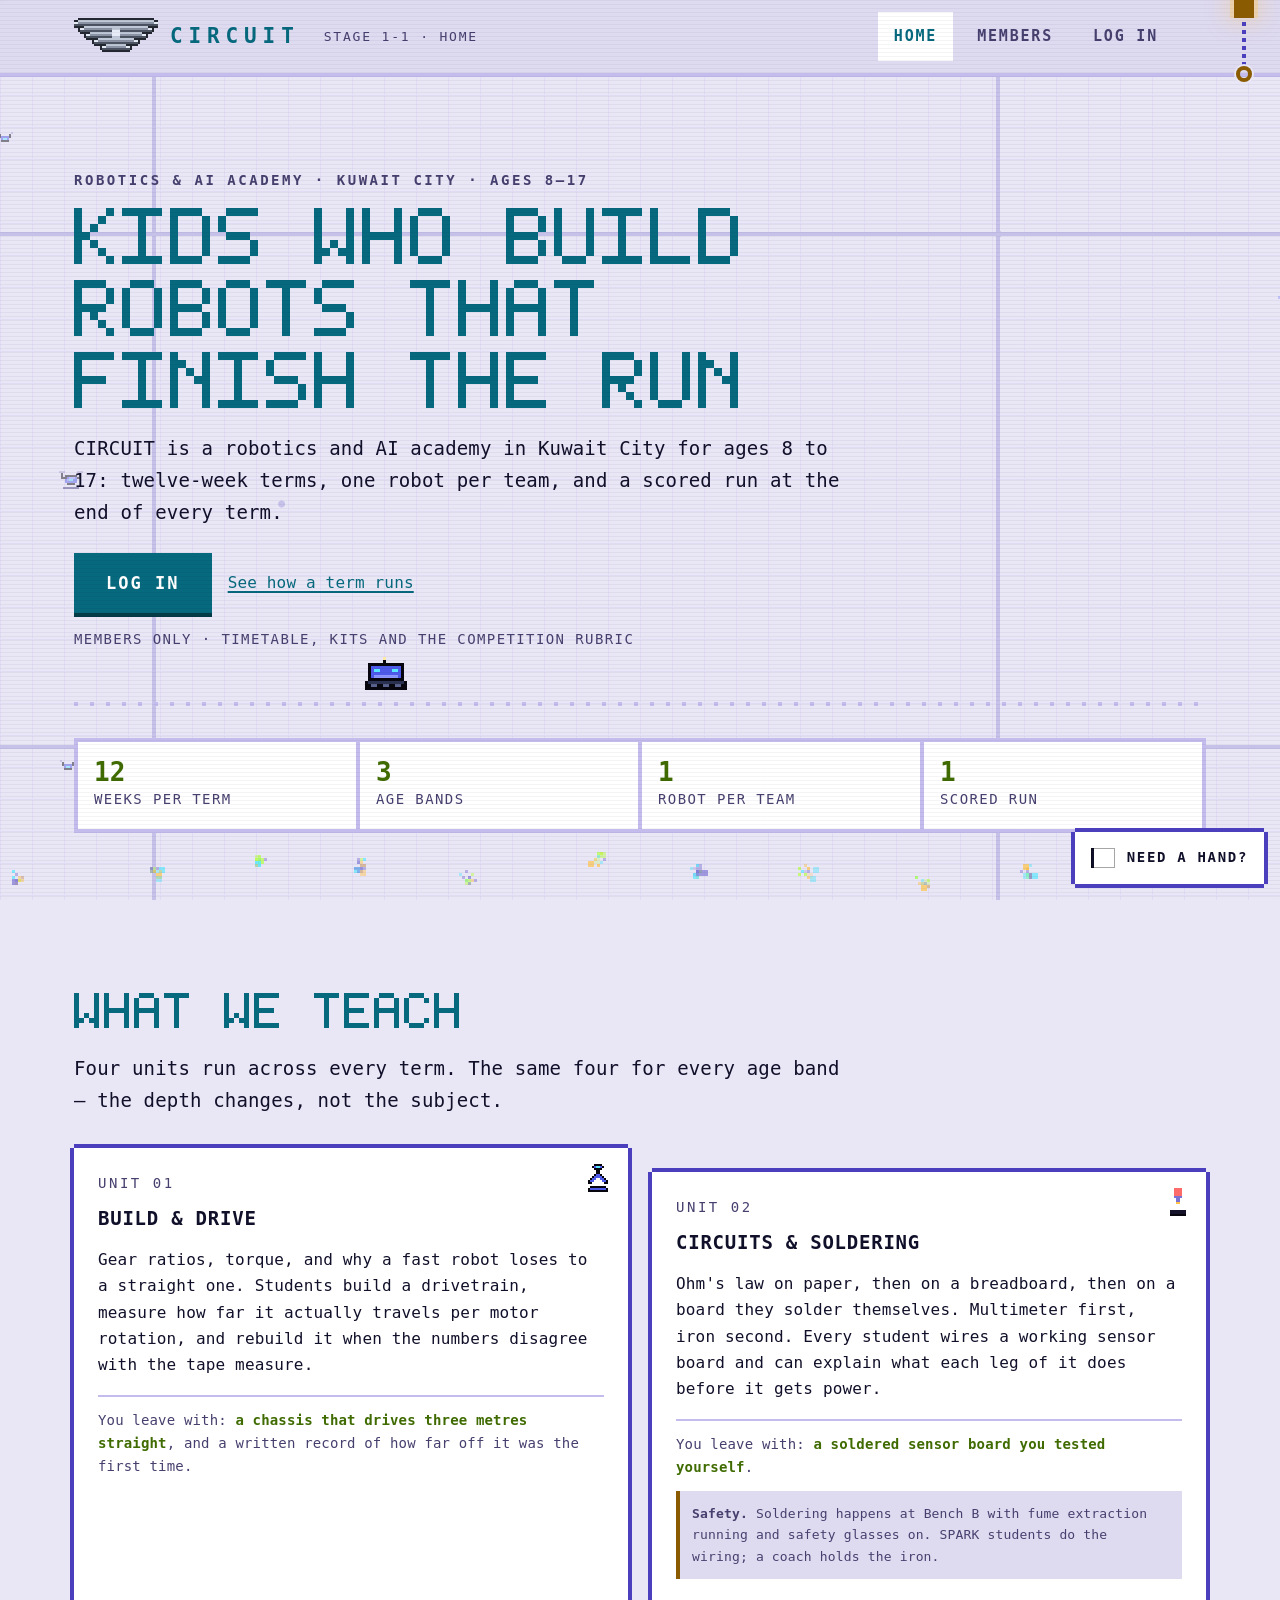
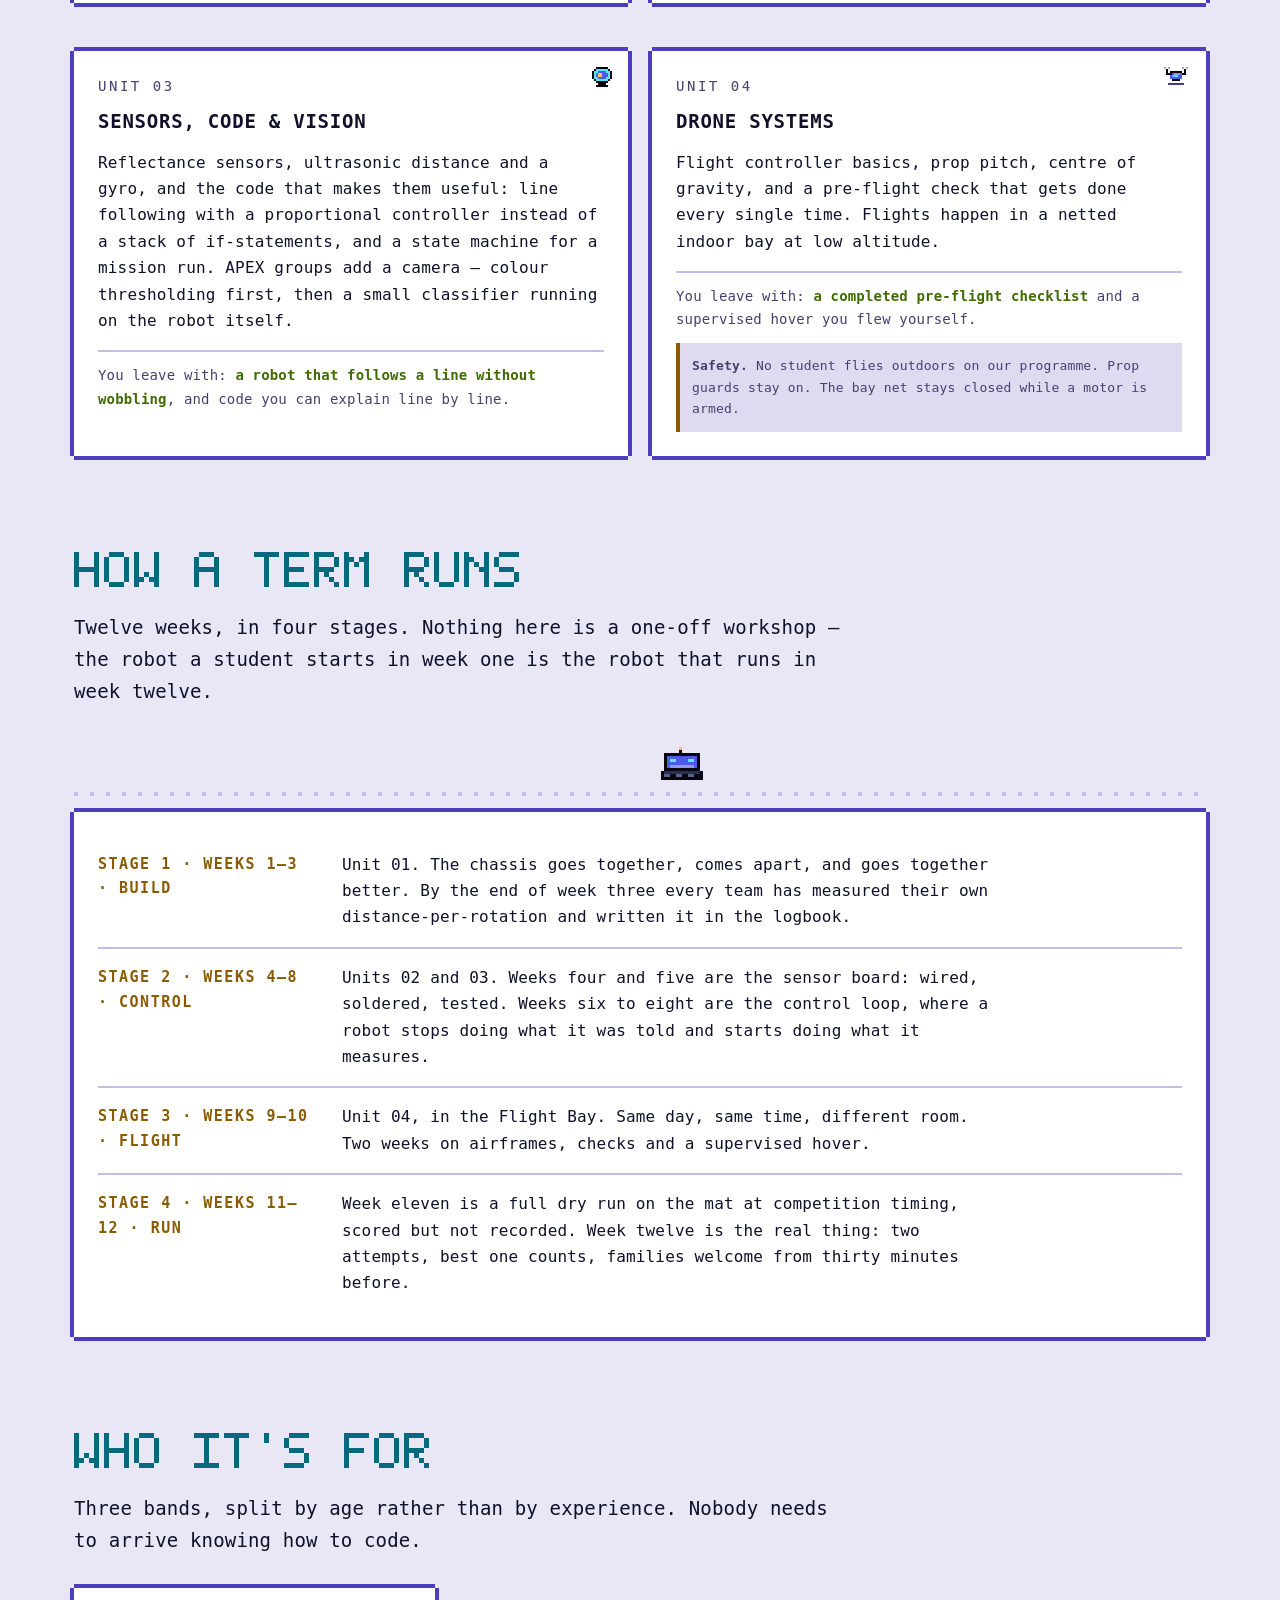
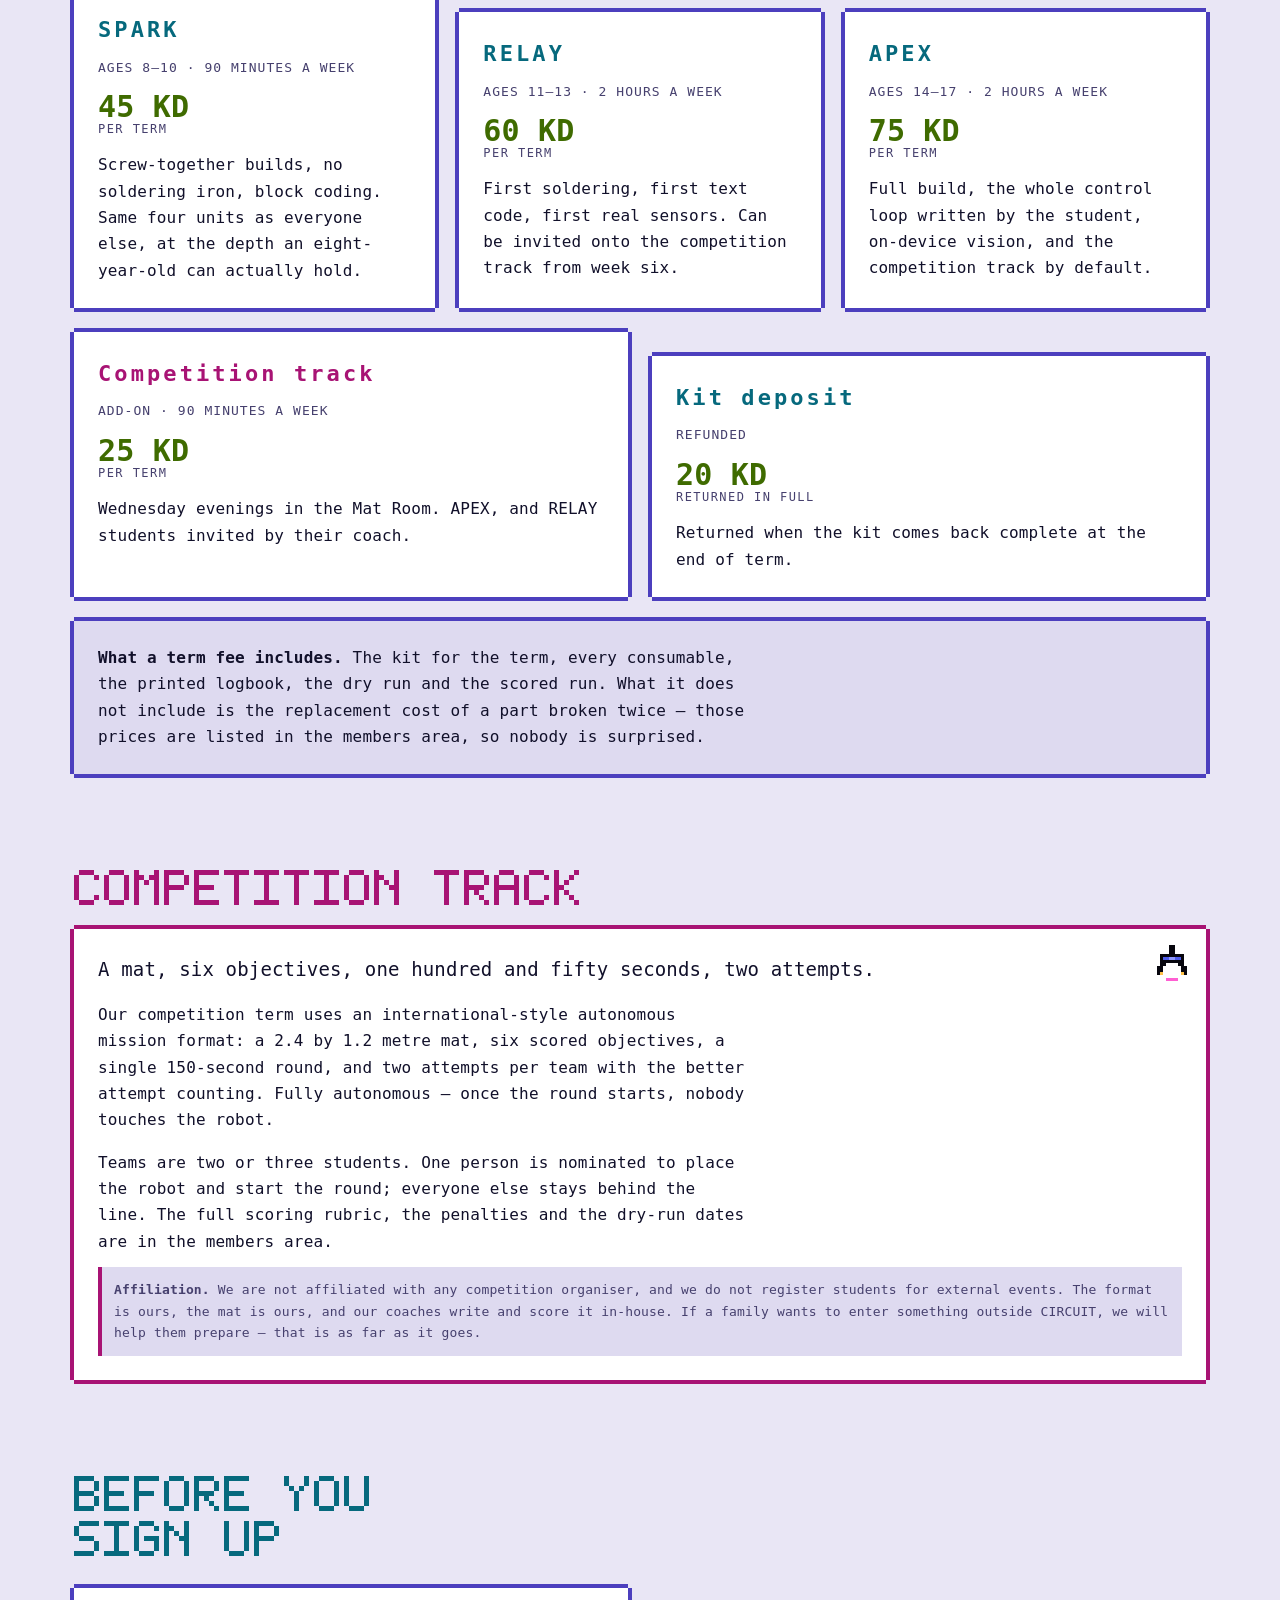
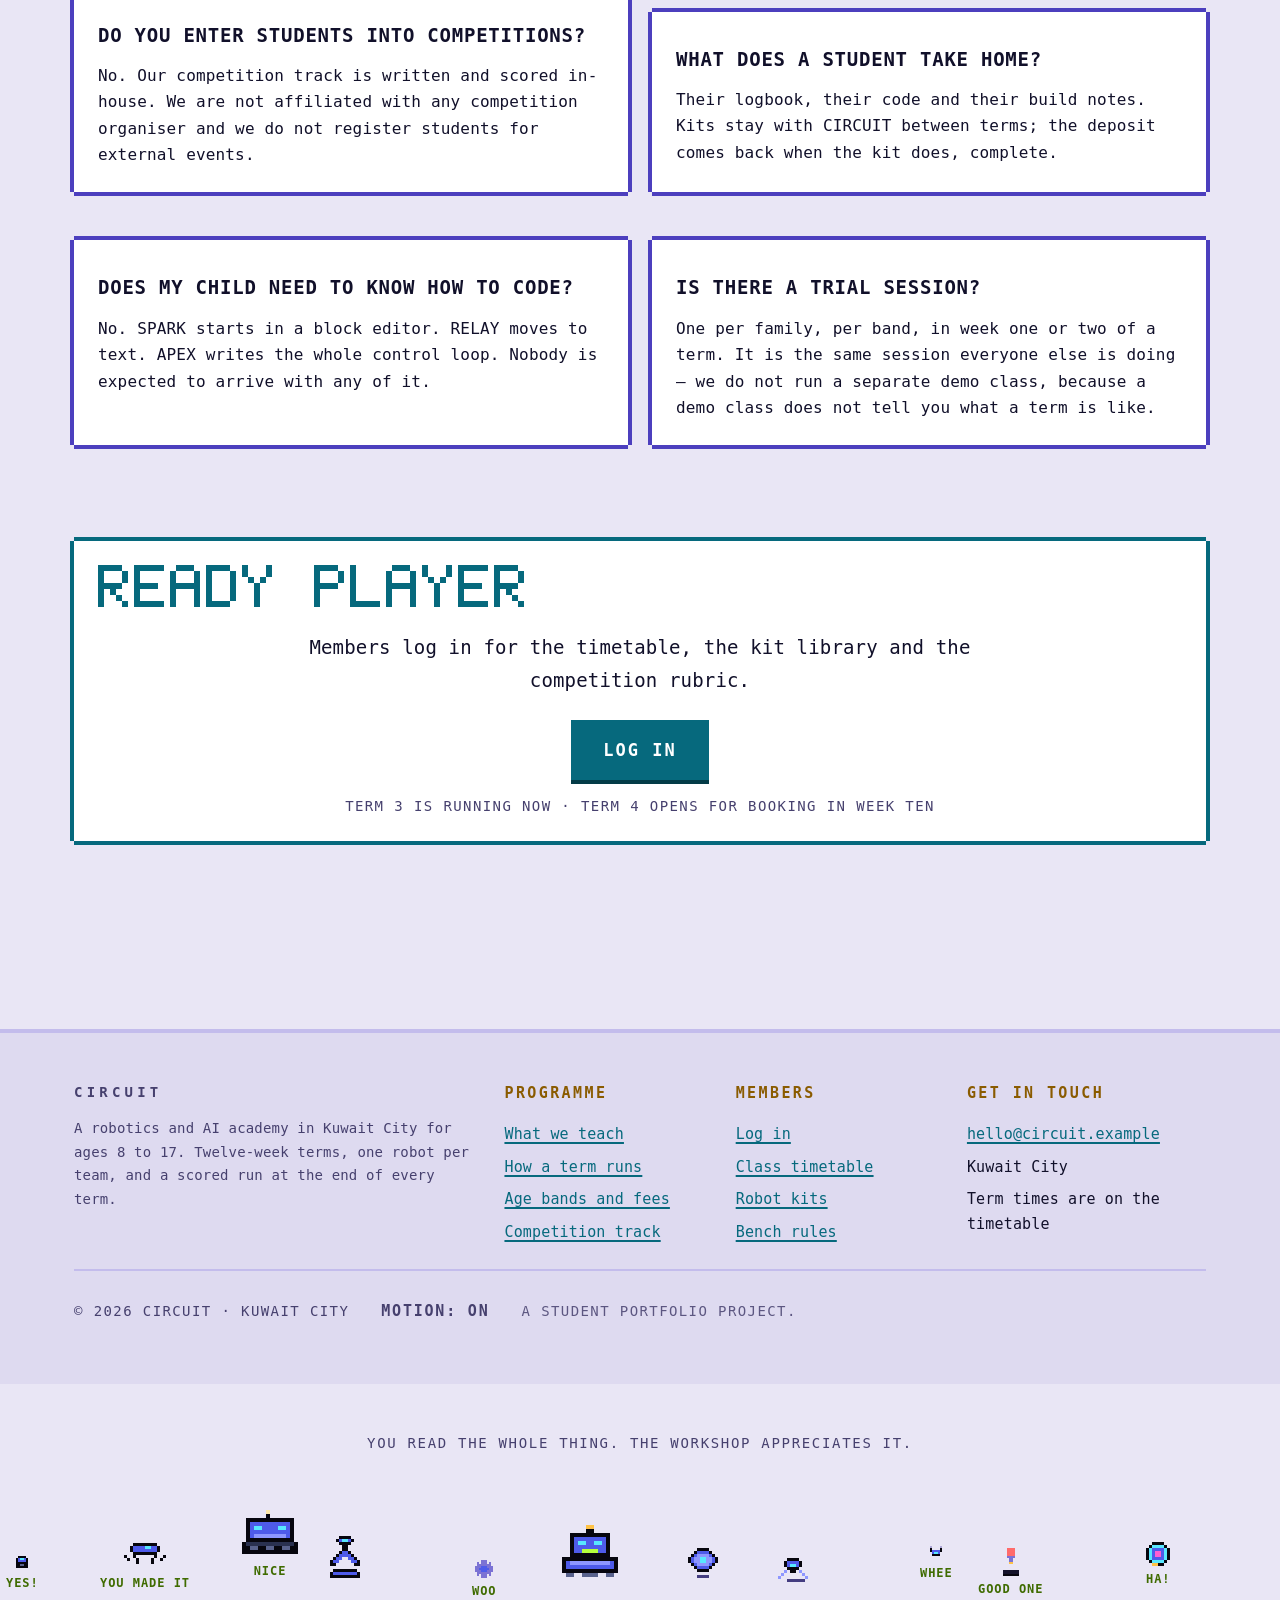
==== commit 0c7e373d: "real feathers on the wings, and Hide stops meaning vanish THE WINGS. The last version was a shield w" ====
--- a/index.html
+++ b/index.html
@@ -21,7 +21,7 @@
 
 <header class="hud">
   <div class="wrap hud__in">
-    <a class="hud__mark mark" href="index.html"><span class="mark__wing sprite" data-wing data-sprite="wing-shut" data-scale="3"></span><span>CIRCUIT</span></a>
+    <a class="hud__mark mark" href="index.html"><span class="mark__wing sprite" data-wing data-sprite="wing-shut" data-scale="2"></span><span>CIRCUIT</span></a>
     <span class="hud__stage">Stage 1-1 · Home</span>
     <nav class="hud__nav" aria-label="Main">
       <a class="chip" href="index.html" aria-current="page">Home</a>
--- a/assets/css/circuit.css
+++ b/assets/css/circuit.css
@@ -1470,7 +1470,7 @@
 @media (max-width: 560px) {
   /* At phone width the wing keeps its grid but drops a pixel size, so the
      header does not eat a third of the screen. */
-  .mark__wing canvas { width: 56px !important; height: 28px !important; }
+  .mark__wing canvas { width: 63px !important; height: 27px !important; }
   .hud__in { min-height: 52px; }
   .hud__mark { font-size: 17px; letter-spacing: 0.2em; }
 }
@@ -1639,3 +1639,26 @@
   .totop { left: var(--s3); bottom: 88px; }
 }
 
+
+/* ============================================================================
+   The assistant, minimised
+   It shrinks to its own flag and stays in the corner. It never disappears —
+   a control somebody has to go hunting for in the footer is a control they
+   have lost.
+   ========================================================================= */
+
+.asst.is-min .asst__flag {
+  min-height: 44px;
+  width: 44px;
+  padding: 0;
+  justify-content: center;
+  opacity: 0.72;
+}
+
+.asst.is-min .asst__flag:hover,
+.asst.is-min .asst__flag:focus-visible { opacity: 1; }
+
+@media (max-width: 480px) {
+  .asst.is-min { left: auto; }
+  .asst.is-min .asst__flag { width: 44px; margin-left: auto; }
+}
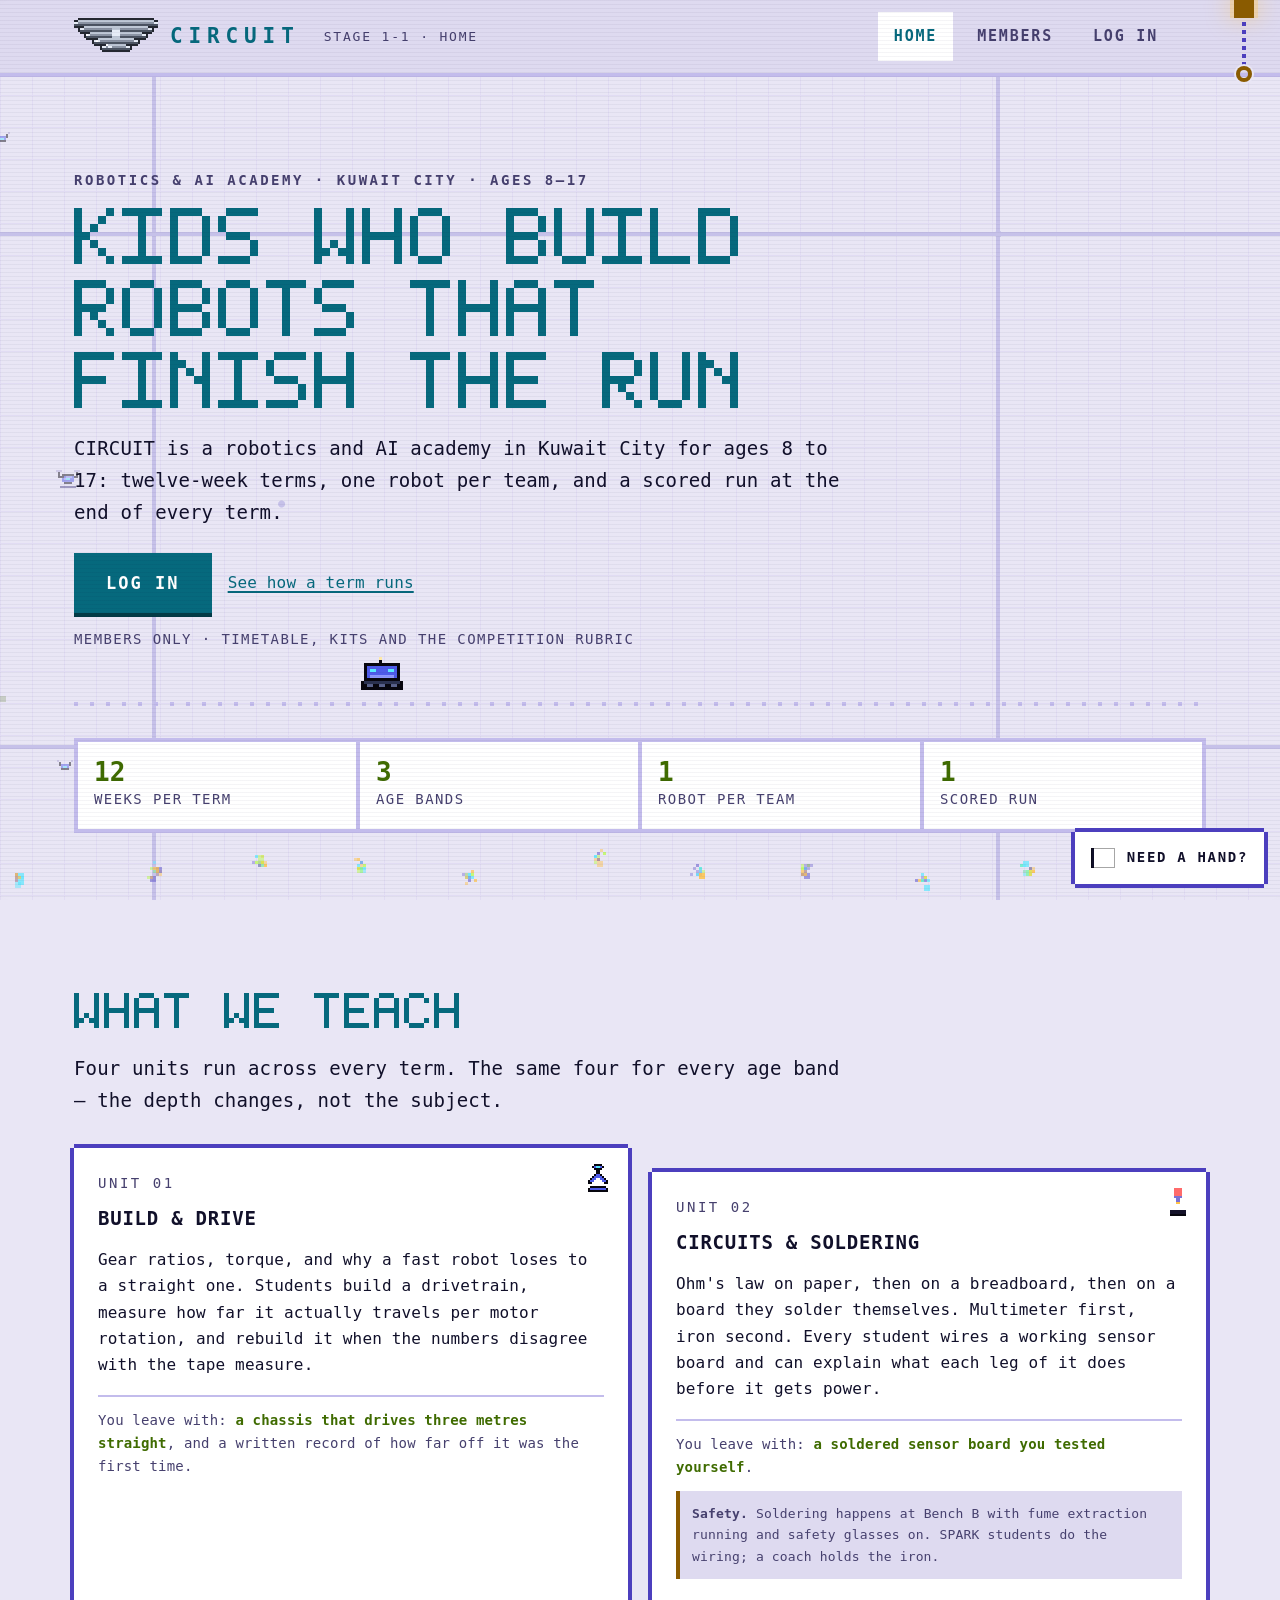
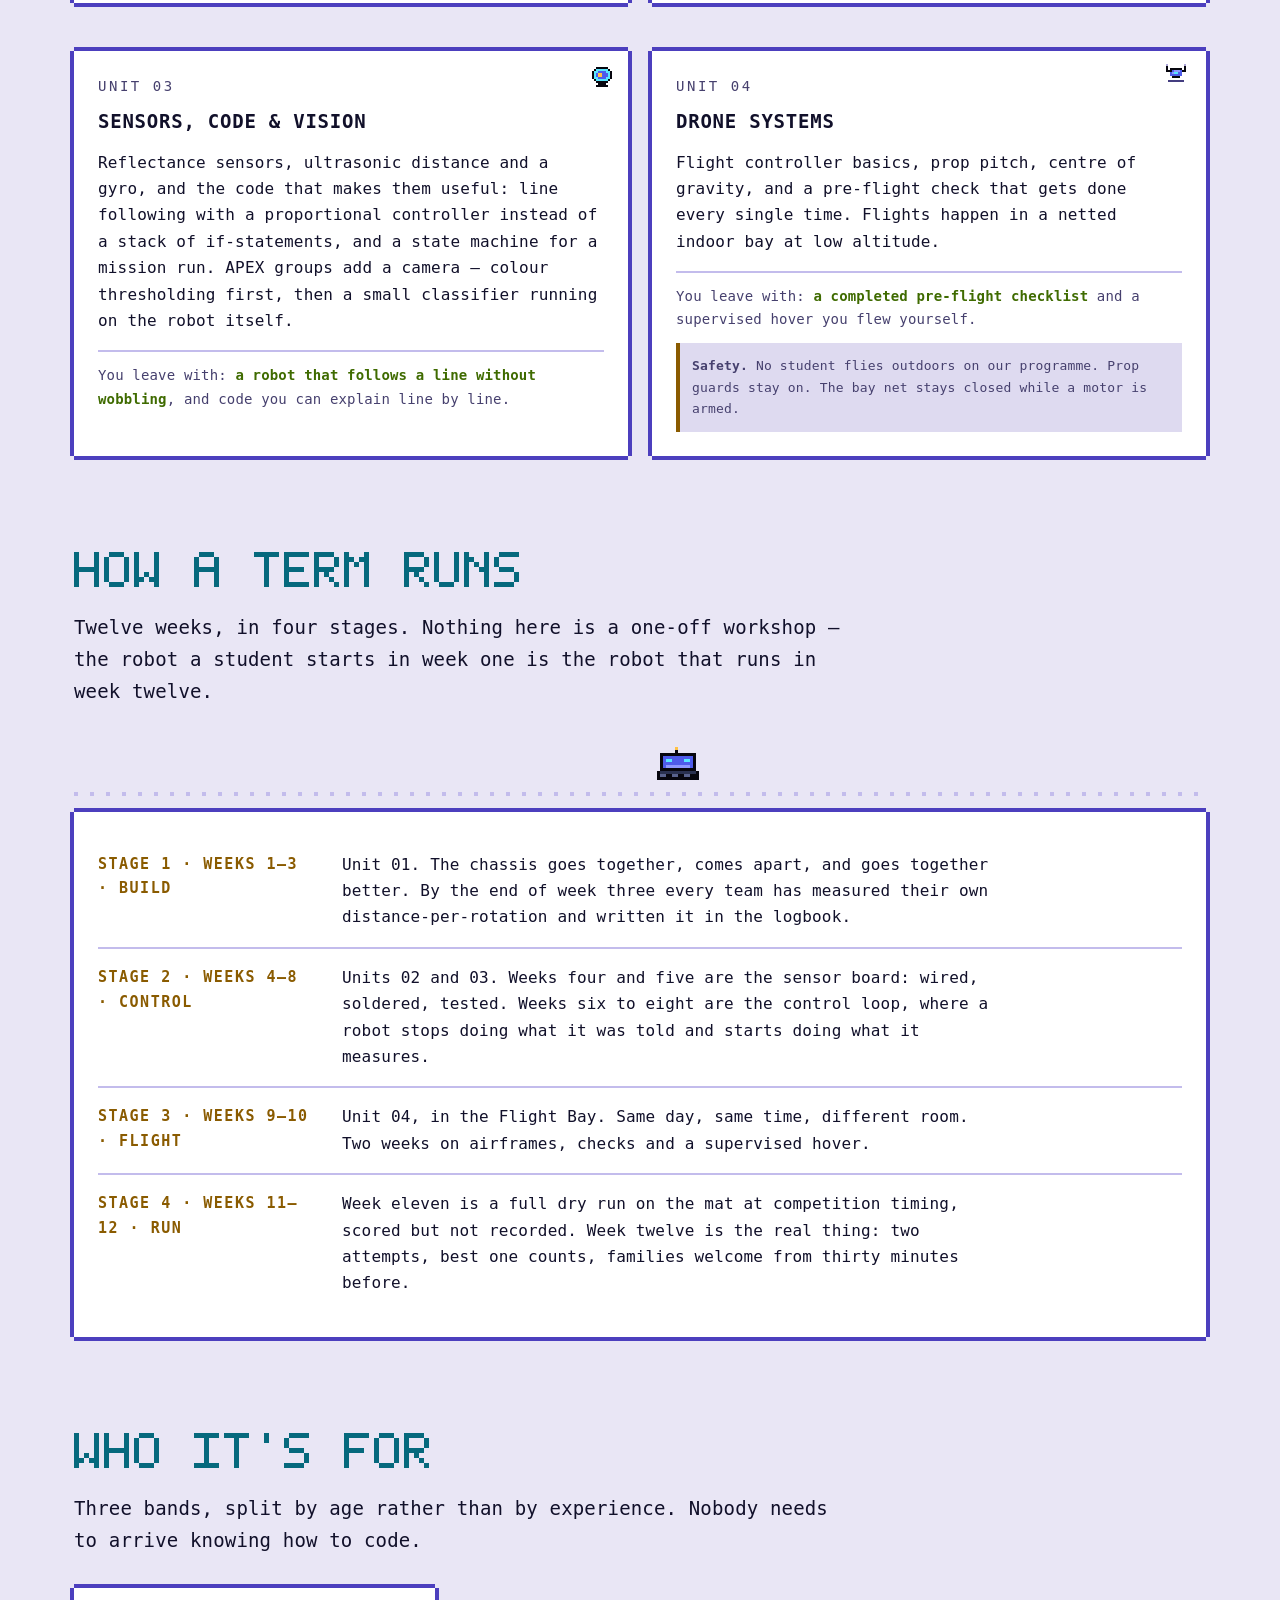
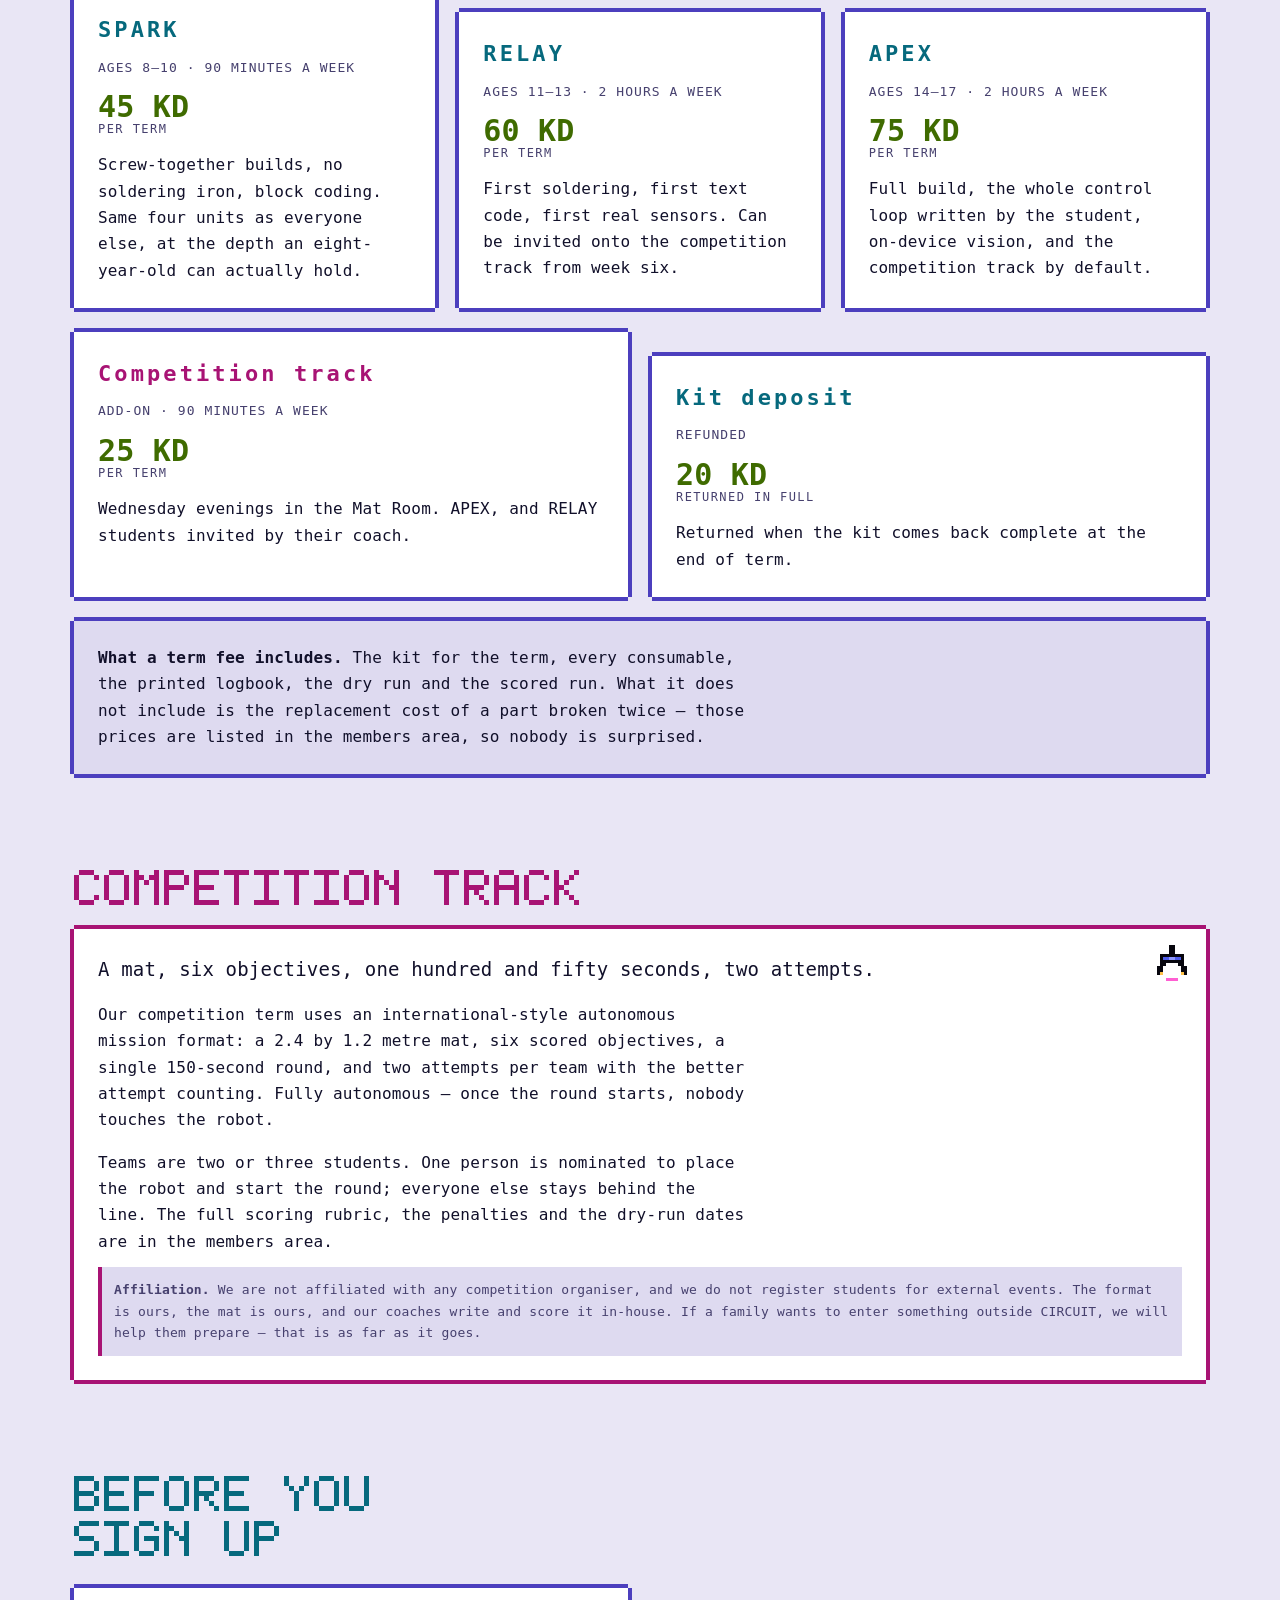
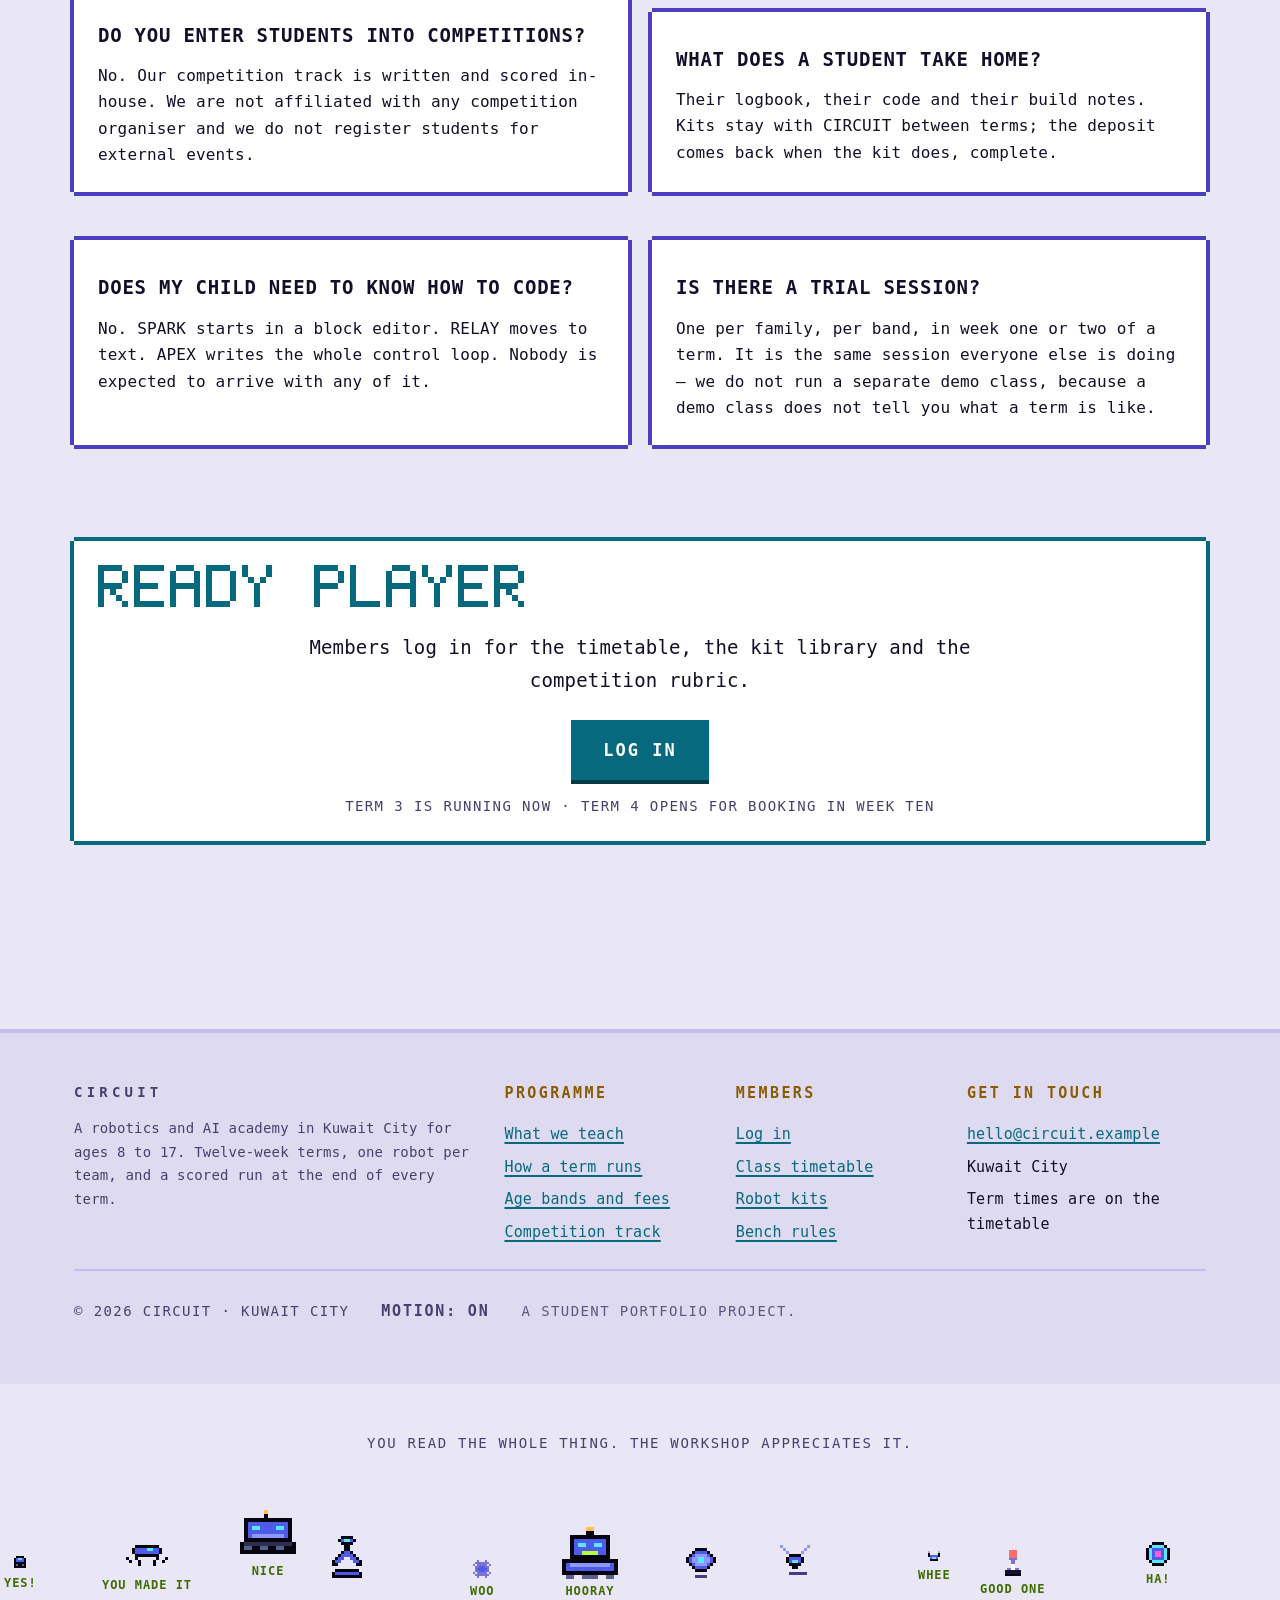
==== commit 1d228874: "fix what the audit found: a bird that never drew, and docs that had drifted THE BIRD NEVER RENDERED." ====
--- a/index.html
+++ b/index.html
@@ -2,6 +2,13 @@
 <html lang="en">
 <head>
 <meta charset="utf-8">
+
+<!-- The real policy, not an aspirational one. vercel.json carries the same
+     rules as response headers, but GitHub Pages does not read vercel.json and
+     serves no headers of its own — so on the live host this meta tag IS the
+     Content Security Policy. It must come before anything else loads.
+     frame-ancestors cannot be set from a meta tag; it stays in vercel.json. -->
+<meta http-equiv="Content-Security-Policy" content="default-src 'self'; img-src 'self' data:; style-src 'self' 'unsafe-inline'; script-src 'self'; font-src 'self'; connect-src 'none'; form-action 'none'; base-uri 'none'">
 <meta name="viewport" content="width=device-width, initial-scale=1">
 <title>CIRCUIT — Robotics &amp; AI Academy, Kuwait City</title>
 <meta name="description" content="CIRCUIT is a robotics and AI academy in Kuwait City for ages 8 to 17. Twelve-week terms, one robot per team, and a scored run at the end of every term.">
--- a/assets/css/circuit.css
+++ b/assets/css/circuit.css
@@ -984,7 +984,7 @@
 }
 
 @media (prefers-reduced-motion: reduce) {
-  .cord__wire { transition: none; }
+  html:not([data-motion]) .cord__wire { transition: none; }
 }
 
 /* ============================================================================
@@ -1138,7 +1138,7 @@
 .party.is-awake .party__caption { opacity: 1; }
 
 @media (prefers-reduced-motion: reduce) {
-  .party__z { animation: none; opacity: 0; }
+  html:not([data-motion]) .party__z { animation: none; opacity: 0; }
 }
 
 html[data-motion="off"] .party__z { animation: none; opacity: 0; }
@@ -1484,7 +1484,7 @@
 }
 
 @media (prefers-reduced-motion: reduce) {
-  .mark__wing.is-flexing { animation: none; }
+  html:not([data-motion]) .mark__wing.is-flexing { animation: none; }
 }
 html[data-motion="off"] .mark__wing.is-flexing { animation: none; }
 
@@ -1509,7 +1509,7 @@
 }
 
 @media (prefers-reduced-motion: reduce) {
-  .cord.is-swinging { animation: none; }
+  html:not([data-motion]) .cord.is-swinging { animation: none; }
 }
 html[data-motion="off"] .cord.is-swinging { animation: none; }
 
@@ -1569,7 +1569,7 @@
 }
 
 @media (prefers-reduced-motion: reduce) {
-  .veil { display: none; }
+  html:not([data-motion]) .veil { display: none; }
 }
 
 /* ============================================================================
@@ -1662,3 +1662,133 @@
   .asst.is-min { left: auto; }
   .asst.is-min .asst__flag { width: 44px; margin-left: auto; }
 }
+
+/* ============================================================================
+   THE LIGHT GOING IN
+   A sheet of the lit colour laid over the page and then collapsed into the
+   bulb on the end of the cord, so switching to dark looks like the cord
+   swallowing the light rather than the page simply repainting. Switching back
+   throws it out of the bulb again.
+   ========================================================================= */
+
+.flash {
+  position: fixed;
+  inset: 0;
+  z-index: 80;
+  pointer-events: none;
+  background: #E9E6F5;        /* the lit ground — this IS the light */
+  clip-path: circle(0% at var(--fx, 100%) var(--fy, 0));
+  opacity: 0;
+}
+
+/* Steps, not a glide: this site does everything in whole pixels. */
+.flash.is-suck {
+  animation: light-in 700ms steps(14) forwards;
+}
+
+.flash.is-burst {
+  animation: light-out 560ms steps(11) forwards;
+}
+
+@keyframes light-in {
+  0%   { opacity: 1; clip-path: circle(150% at var(--fx) var(--fy)); }
+  92%  { opacity: 1; clip-path: circle(2%   at var(--fx) var(--fy)); }
+  100% { opacity: 0; clip-path: circle(0%   at var(--fx) var(--fy)); }
+}
+
+@keyframes light-out {
+  0%   { opacity: 1; clip-path: circle(0%   at var(--fx) var(--fy)); }
+  70%  { opacity: 1; clip-path: circle(150% at var(--fx) var(--fy)); }
+  100% { opacity: 0; clip-path: circle(150% at var(--fx) var(--fy)); }
+}
+
+/* The bulb flares as it swallows the light, then goes cold. */
+.cord.is-swinging .cord__bulb { animation: bulb-gulp 700ms steps(6); }
+
+@keyframes bulb-gulp {
+  0%   { box-shadow: 0 4px 0 currentColor; }
+  30%  { box-shadow: 0 4px 0 var(--amber), 0 0 0 6px rgba(255,194,71,0.45), 0 0 30px 10px rgba(255,194,71,0.5); }
+  100% { box-shadow: 0 4px 0 currentColor; }
+}
+
+@media (prefers-reduced-motion: reduce) {
+  html:not([data-motion]) .flash { display: none; }
+  html:not([data-motion]) .cord.is-swinging .cord__bulb { animation: none; }
+}
+
+html[data-motion="off"] .flash { display: none; }
+html[data-motion="off"] .cord.is-swinging .cord__bulb { animation: none; }
+
+/* A wider, slower swing — it should read as a real chain, not a twitch. */
+@keyframes sway {
+  0%   { transform: rotate(0deg); }
+  12%  { transform: rotate(11deg); }
+  30%  { transform: rotate(-8deg); }
+  48%  { transform: rotate(5.5deg); }
+  64%  { transform: rotate(-3.5deg); }
+  80%  { transform: rotate(2deg); }
+  92%  { transform: rotate(-1deg); }
+  100% { transform: rotate(0deg); }
+}
+
+/* ============================================================================
+   Keep me signed in
+   ========================================================================= */
+
+.keepme {
+  display: flex;
+  align-items: center;
+  gap: var(--s3);
+  margin-top: var(--s5);
+}
+
+.keepme input {
+  width: 22px;
+  height: 22px;
+  flex: 0 0 auto;
+  accent-color: var(--btn-face);
+  cursor: pointer;
+}
+
+.keepme label {
+  font-size: 14px;
+  color: var(--text-dim);
+  cursor: pointer;
+  line-height: 1.4;
+}
+
+.keepme input:focus-visible {
+  outline: var(--px) solid var(--ring);
+  outline-offset: 2px;
+}
+
+/* ============================================================================
+   "Not you?" — the way out of a remembered session from the login page
+   ========================================================================= */
+
+.forget {
+  margin-top: var(--s3);
+  padding: var(--s3);
+  background: var(--void-2);
+  border-left: var(--px) solid var(--edge);
+  font-size: 13px;
+  color: var(--text-dim);
+  line-height: 1.5;
+}
+
+.forget__btn {
+  display: inline-block;
+  margin-top: var(--s2);
+  padding: var(--s2) var(--s3);
+  min-height: 40px;
+  border: 0;
+  background: transparent;
+  color: var(--cyan);
+  font-size: 13px;
+  font-weight: 700;
+  letter-spacing: 0.06em;
+  text-decoration: underline;
+  text-underline-offset: 3px;
+  cursor: pointer;
+}
+.forget__btn:hover { color: var(--text); }
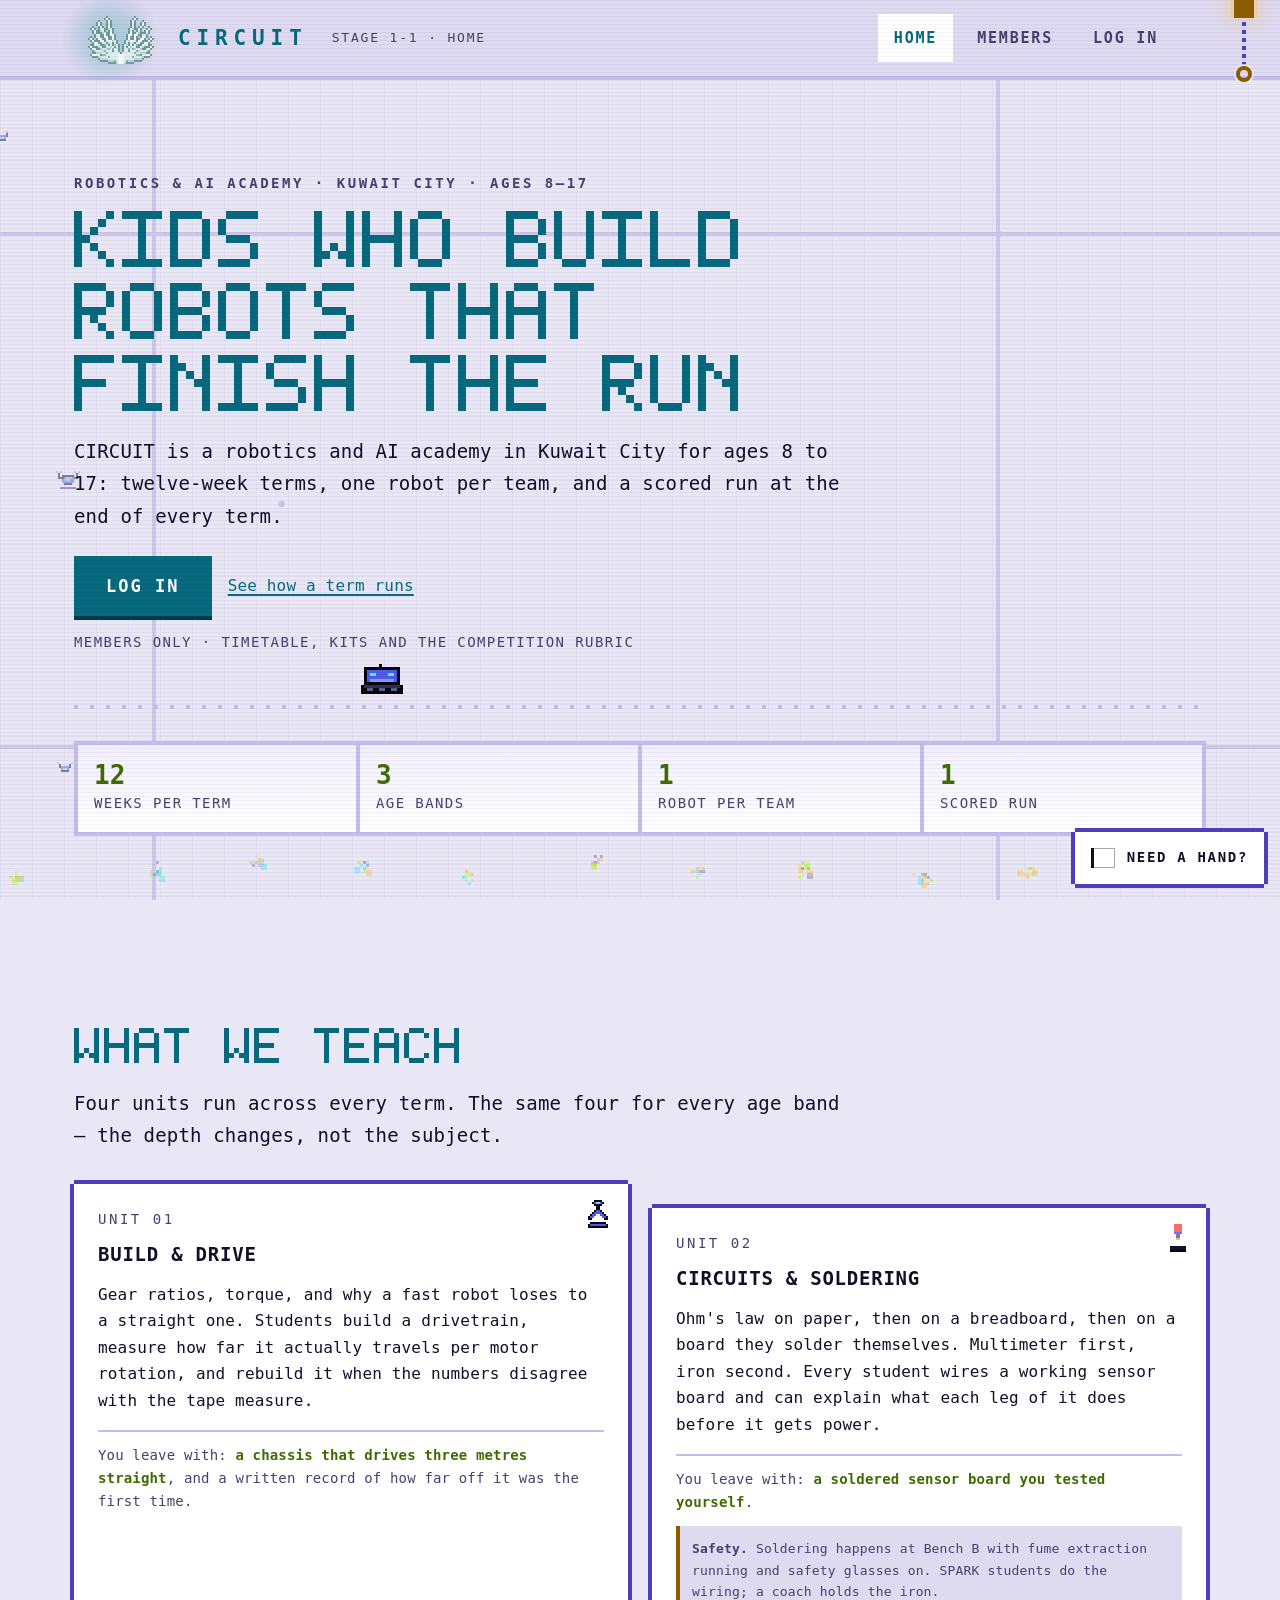
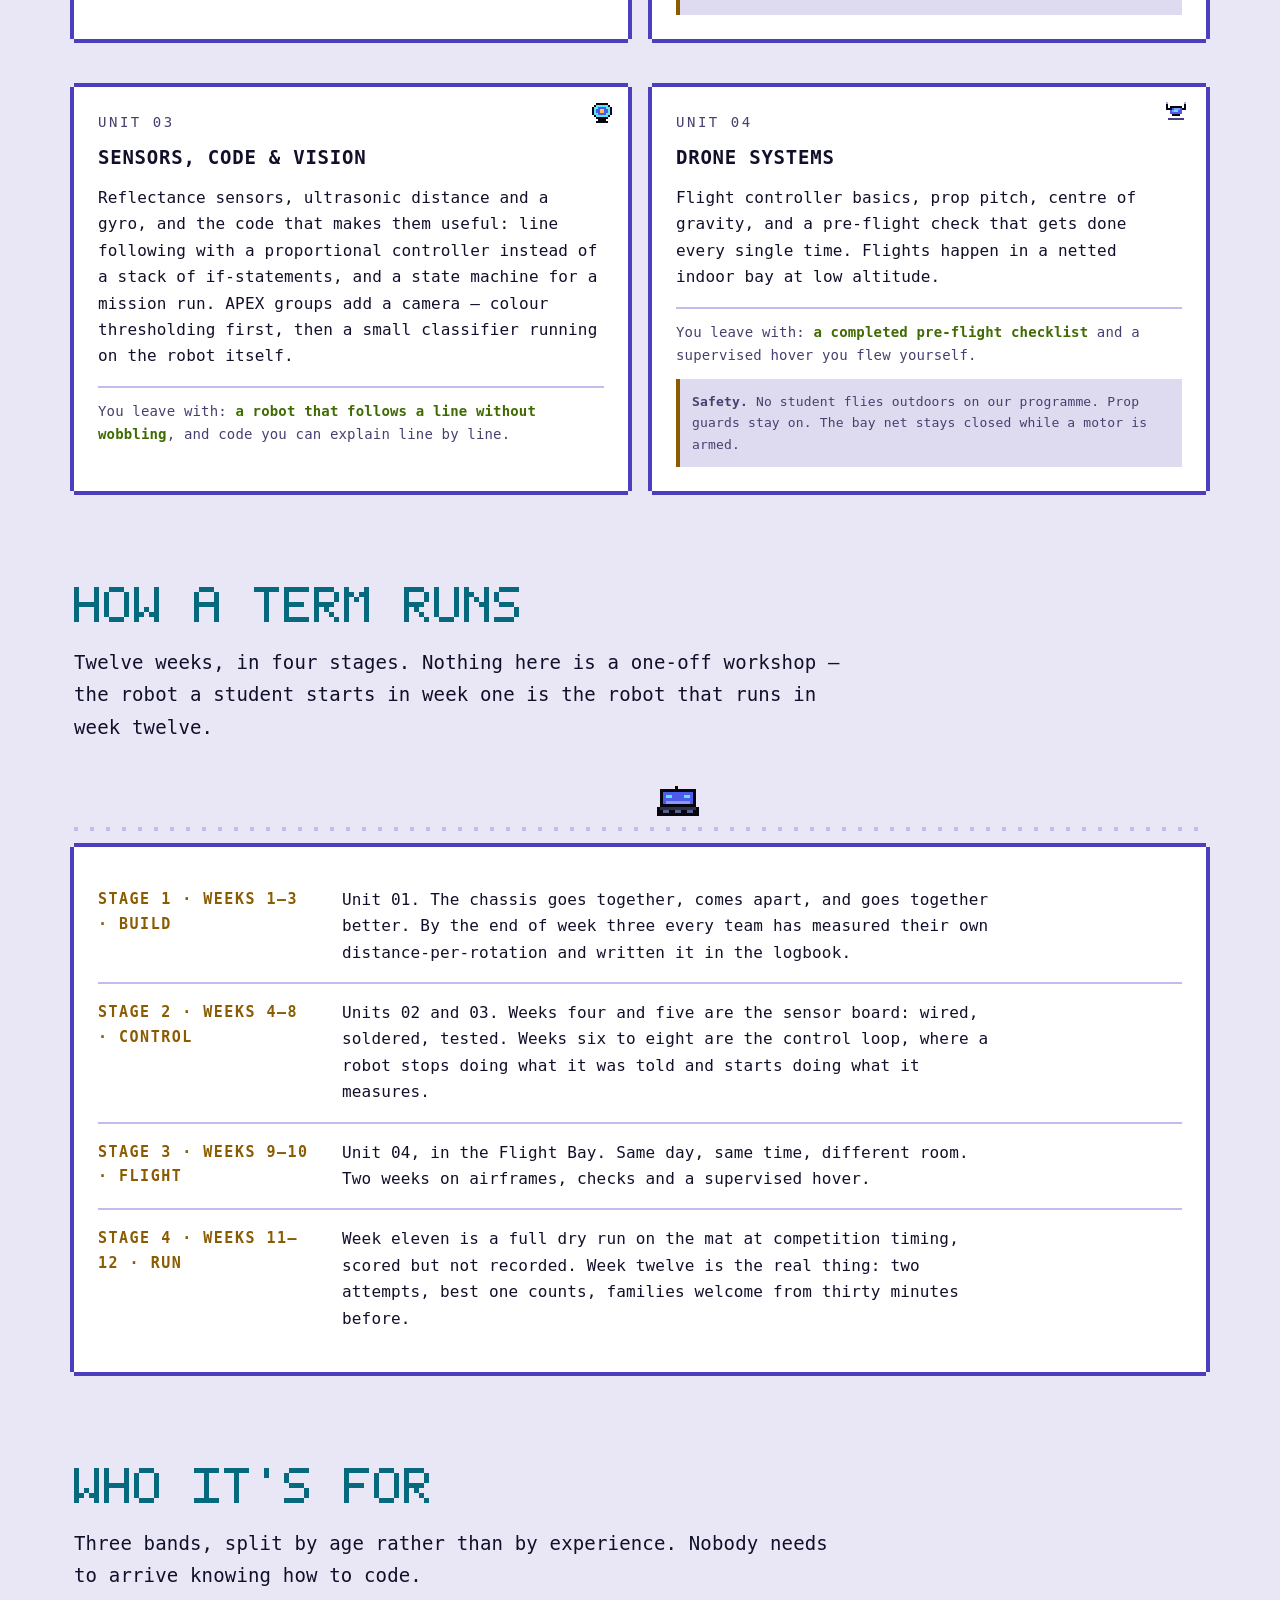
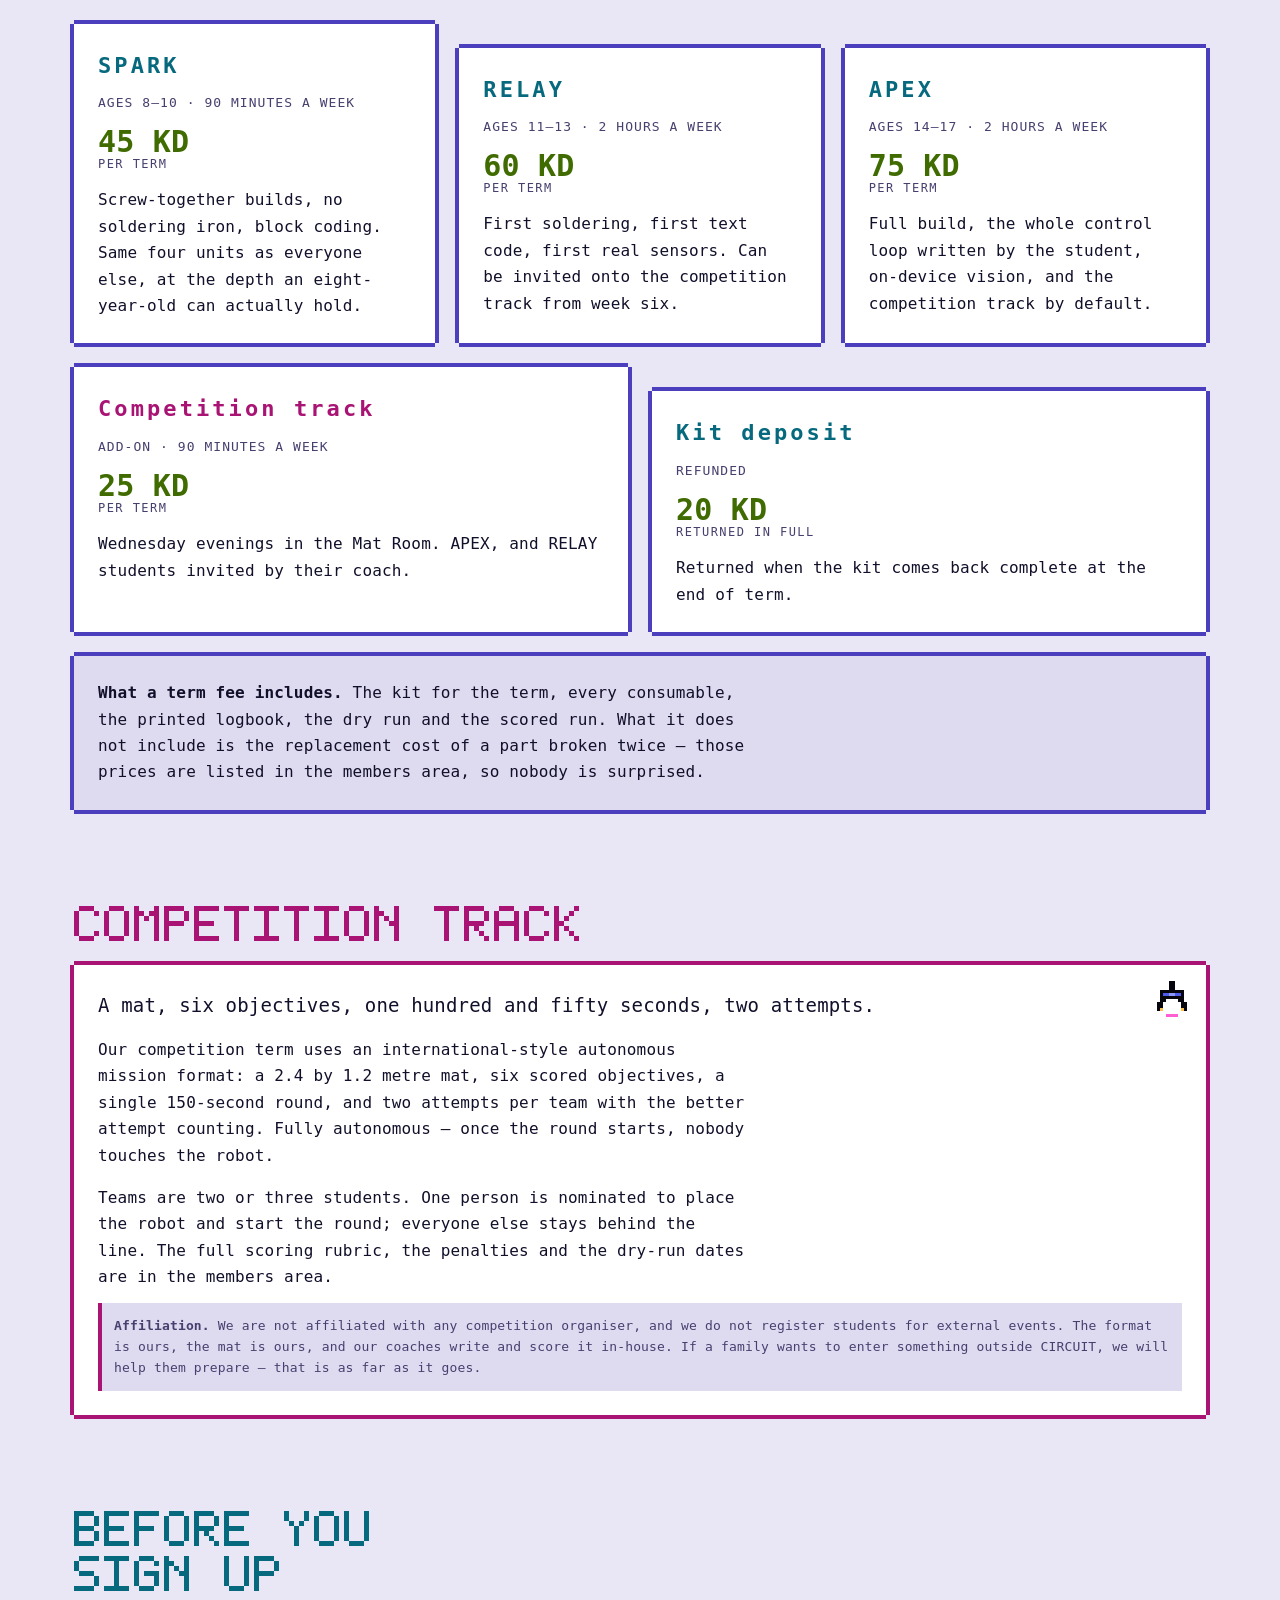
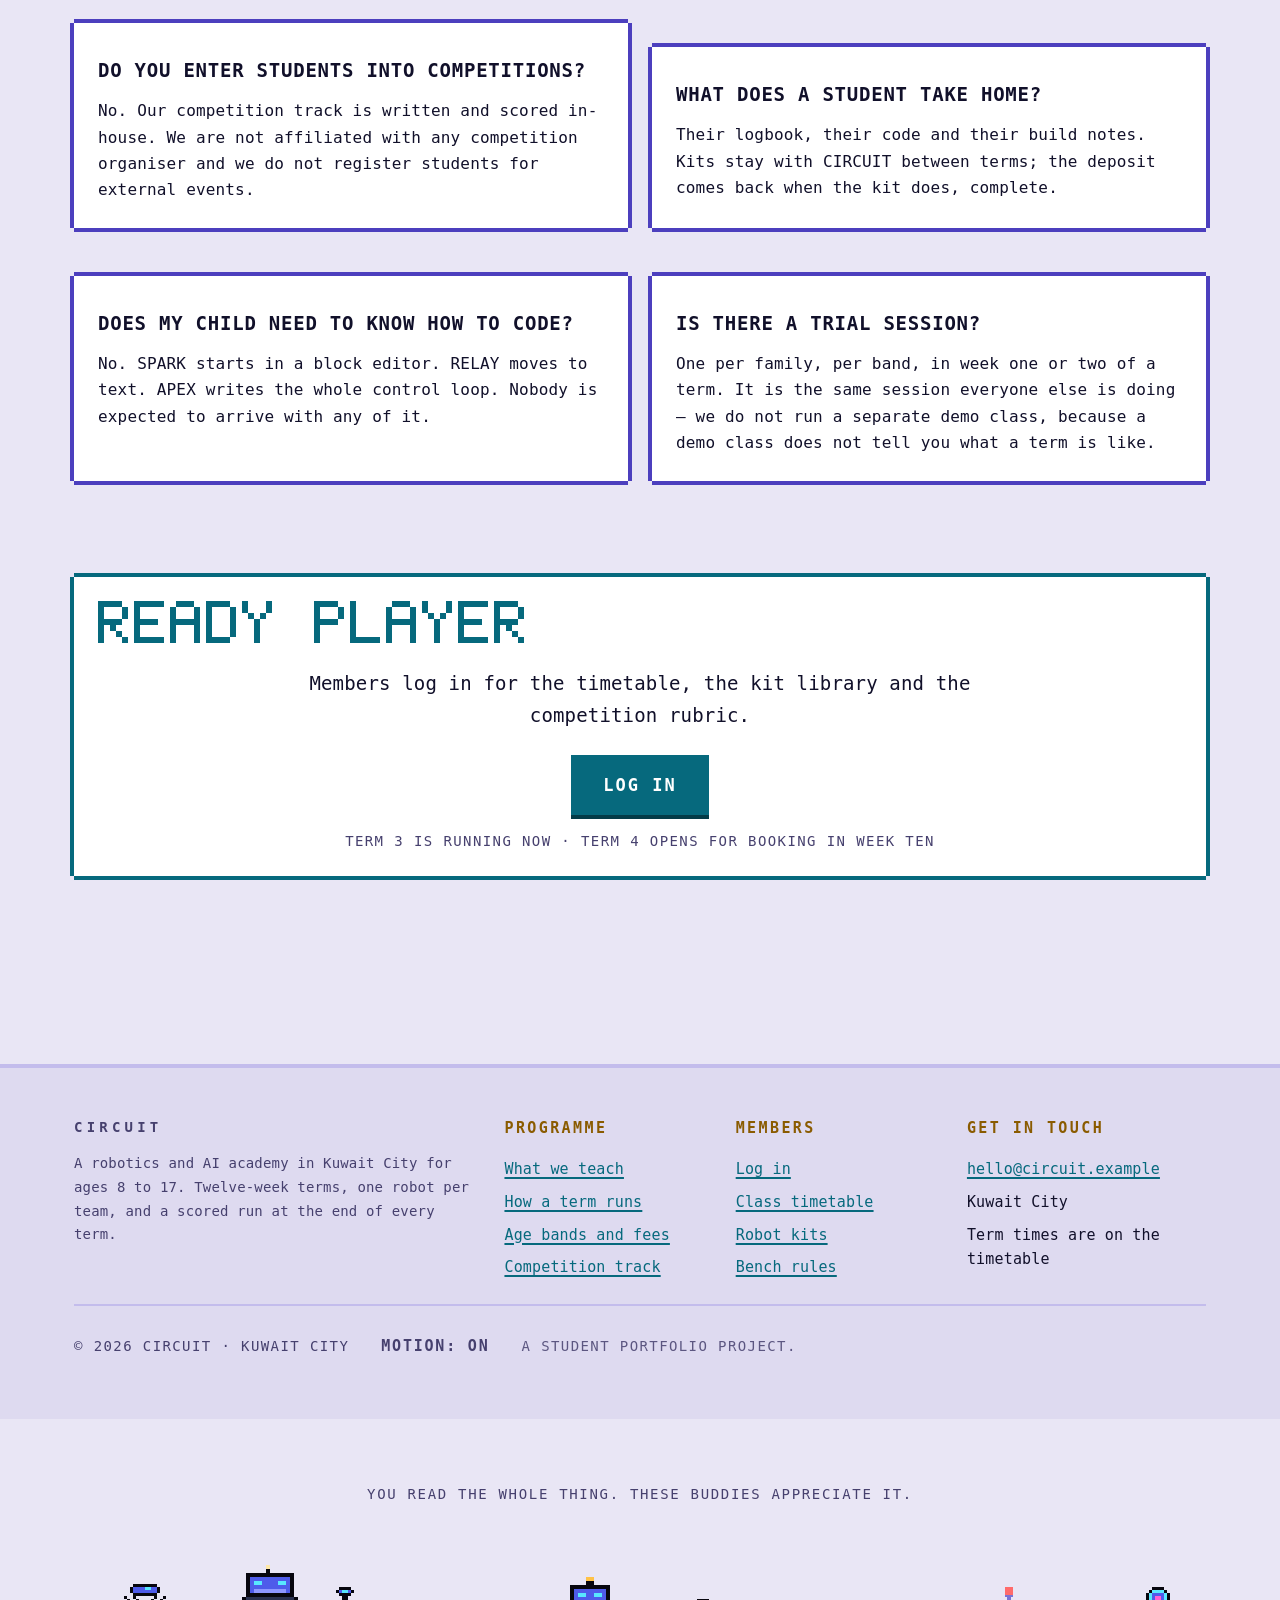
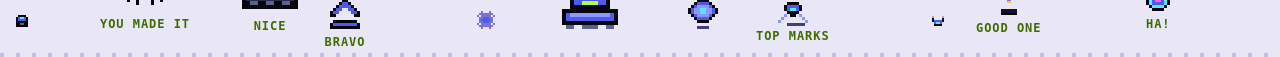
==== commit 3f4e4e64: "new mark, waiting scenes, and a page per mood THE MARK is rebuilt from the reference: a pair of wing" ====
--- a/index.html
+++ b/index.html
@@ -21,14 +21,14 @@
      the wrong one on the way in. -->
 <script src="assets/js/theme.js"></script>
 </head>
-<body data-page="home">
+<body data-page="home" data-theme-page="home">
 
 <a class="skip" href="#main">Skip to content</a>
 <div class="glass" aria-hidden="true"></div>
 
 <header class="hud">
   <div class="wrap hud__in">
-    <a class="hud__mark mark" href="index.html"><span class="mark__wing sprite" data-wing data-sprite="wing-shut" data-scale="2"></span><span>CIRCUIT</span></a>
+    <a class="hud__mark mark" href="index.html"><span class="mark__wing sprite" data-wing data-sprite="wing-shut" data-scale="2"></span><i class="mark__spark" aria-hidden="true"></i><i class="mark__spark" aria-hidden="true"></i><i class="mark__spark" aria-hidden="true"></i><i class="mark__spark" aria-hidden="true"></i><span>CIRCUIT</span></a>
     <span class="hud__stage">Stage 1-1 · Home</span>
     <nav class="hud__nav" aria-label="Main">
       <a class="chip" href="index.html" aria-current="page">Home</a>
@@ -68,7 +68,7 @@
       <div class="rail__car"><span class="sprite" data-sprite="bolt" data-scale="3"></span></div>
     </div>
 
-    <div class="strip">
+    <div class="strip" data-reveal>
       <div class="strip__cell"><b class="strip__n">12</b><span class="t-cap">Weeks per term</span></div>
       <div class="strip__cell"><b class="strip__n">3</b><span class="t-cap">Age bands</span></div>
       <div class="strip__cell"><b class="strip__n">1</b><span class="t-cap">Robot per team</span></div>
@@ -77,7 +77,7 @@
   </section>
 
   <!-- ================= WHAT WE TEACH ================= -->
-  <section class="wrap section" id="teach">
+  <section class="wrap section" data-reveal id="teach">
     <h2 class="px px--head" data-px="WHAT WE TEACH" data-px-max="5">What we teach</h2>
 
     <p class="t-lead" style="margin-top:24px">
@@ -87,7 +87,7 @@
 
     <div class="grid grid--2" style="margin-top:32px">
 
-      <article class="frame card">
+      <article class="frame card" data-reveal>
         <span class="card__sprite sprite" data-sprite="arm" data-scale="2"></span>
         <p class="card__no">Unit 01</p>
         <h3 class="card__title">Build &amp; Drive</h3>
@@ -100,7 +100,7 @@
         <p class="card__out">You leave with: <b>a chassis that drives three metres straight</b>, and a written record of how far off it was the first time.</p>
       </article>
 
-      <article class="frame card">
+      <article class="frame card" data-reveal>
         <span class="card__sprite sprite" data-sprite="tip" data-scale="2"></span>
         <p class="card__no">Unit 02</p>
         <h3 class="card__title">Circuits &amp; Soldering</h3>
@@ -118,7 +118,7 @@
         </p>
       </article>
 
-      <article class="frame card">
+      <article class="frame card" data-reveal>
         <span class="card__sprite sprite" data-sprite="scan" data-scale="2"></span>
         <p class="card__no">Unit 03</p>
         <h3 class="card__title">Sensors, Code &amp; Vision</h3>
@@ -132,7 +132,7 @@
         <p class="card__out">You leave with: <b>a robot that follows a line without wobbling</b>, and code you can explain line by line.</p>
       </article>
 
-      <article class="frame card">
+      <article class="frame card" data-reveal>
         <span class="card__sprite sprite" data-sprite="kite" data-scale="2"></span>
         <p class="card__no">Unit 04</p>
         <h3 class="card__title">Drone Systems</h3>
@@ -152,7 +152,7 @@
   </section>
 
   <!-- ================= HOW A TERM RUNS ================= -->
-  <section class="wrap section" id="term">
+  <section class="wrap section" data-reveal id="term">
     <h2 class="px px--head" data-px="HOW A TERM RUNS" data-px-max="5">How a term runs</h2>
 
     <p class="t-lead" style="margin-top:24px">
@@ -200,7 +200,7 @@
   </section>
 
   <!-- ================= WHO IT'S FOR ================= -->
-  <section class="wrap section" id="bands">
+  <section class="wrap section" data-reveal id="bands">
     <h2 class="px px--head" data-px="WHO IT'S FOR" data-px-max="5">Who it's for</h2>
 
     <p class="t-lead" style="margin-top:24px">
@@ -209,7 +209,7 @@
     </p>
 
     <div class="grid grid--3" style="margin-top:32px">
-      <article class="frame">
+      <article class="frame" data-reveal>
         <p class="band__name">SPARK</p>
         <p class="band__meta">Ages 8–10 · 90 minutes a week</p>
         <p class="band__fee">45 KD<small>per term</small></p>
@@ -220,7 +220,7 @@
         </p>
       </article>
 
-      <article class="frame">
+      <article class="frame" data-reveal>
         <p class="band__name">RELAY</p>
         <p class="band__meta">Ages 11–13 · 2 hours a week</p>
         <p class="band__fee">60 KD<small>per term</small></p>
@@ -230,7 +230,7 @@
         </p>
       </article>
 
-      <article class="frame">
+      <article class="frame" data-reveal>
         <p class="band__name">APEX</p>
         <p class="band__meta">Ages 14–17 · 2 hours a week</p>
         <p class="band__fee">75 KD<small>per term</small></p>
@@ -252,7 +252,7 @@
         </p>
       </article>
 
-      <article class="frame">
+      <article class="frame" data-reveal>
         <p class="band__name">Kit deposit</p>
         <p class="band__meta">Refunded</p>
         <p class="band__fee">20 KD<small>returned in full</small></p>
@@ -262,7 +262,7 @@
       </article>
     </div>
 
-    <div class="frame frame--well" style="margin-top:24px">
+    <div class="frame frame--well" data-reveal style="margin-top:24px">
       <p class="t-body">
         <b>What a term fee includes.</b> The kit for the term, every consumable,
         the printed logbook, the dry run and the scored run. What it does not
@@ -273,10 +273,10 @@
   </section>
 
   <!-- ================= COMPETITION ================= -->
-  <section class="wrap section" id="competition">
+  <section class="wrap section" data-reveal id="competition">
     <h2 class="px px--mag" data-px="COMPETITION TRACK" data-px-max="5" style="color:var(--magenta)">Competition track</h2>
 
-    <div class="frame frame--mag card" style="margin-top:24px">
+    <div class="frame frame--mag card" data-reveal style="margin-top:24px">
       <span class="card__sprite sprite" data-sprite="claw" data-scale="3"></span>
 
       <p class="t-lead">A mat, six objectives, one hundred and fifty seconds, two attempts.</p>
@@ -307,11 +307,11 @@
   </section>
 
   <!-- ================= FAQ ================= -->
-  <section class="wrap section" id="questions">
+  <section class="wrap section" data-reveal id="questions">
     <h2 class="px px--head" data-px="BEFORE YOU|SIGN UP" data-px-max="5">Before you sign up</h2>
 
     <div class="grid grid--2" style="margin-top:32px">
-      <article class="frame">
+      <article class="frame" data-reveal>
         <h3 class="card__title">Do you enter students into competitions?</h3>
         <p class="t-body">
           No. Our competition track is written and scored in-house. We are not
@@ -319,7 +319,7 @@
           students for external events.
         </p>
       </article>
-      <article class="frame">
+      <article class="frame" data-reveal>
         <h3 class="card__title">What does a student take home?</h3>
         <p class="t-body">
           Their logbook, their code and their build notes. Kits stay with
@@ -327,14 +327,14 @@
           complete.
         </p>
       </article>
-      <article class="frame">
+      <article class="frame" data-reveal>
         <h3 class="card__title">Does my child need to know how to code?</h3>
         <p class="t-body">
           No. SPARK starts in a block editor. RELAY moves to text. APEX writes
           the whole control loop. Nobody is expected to arrive with any of it.
         </p>
       </article>
-      <article class="frame">
+      <article class="frame" data-reveal>
         <h3 class="card__title">Is there a trial session?</h3>
         <p class="t-body">
           One per family, per band, in week one or two of a term. It is the same
@@ -346,8 +346,8 @@
   </section>
 
   <!-- ================= CTA ================= -->
-  <section class="wrap section" id="enter">
-    <div class="frame frame--cyan" style="text-align:center">
+  <section class="wrap section" data-reveal id="enter">
+    <div class="frame frame--cyan" data-reveal style="text-align:center">
       <h2 class="px px--head" data-px="READY PLAYER" data-px-align="center" data-px-max="6">Ready player</h2>
       <p class="t-lead" style="margin:24px auto 0">
         Members log in for the timetable, the kit library and the competition
--- a/assets/css/circuit.css
+++ b/assets/css/circuit.css
@@ -1049,8 +1049,8 @@
   position: relative;
   z-index: 1;
   height: 190px;
-  margin-top: var(--s6);
-  overflow: hidden;
+  margin-top: var(--s7);
+  overflow: visible;
 
   /* the floor they walk on */
   background:
@@ -1514,65 +1514,6 @@
 html[data-motion="off"] .cord.is-swinging { animation: none; }
 
 /* ============================================================================
-   THE BIRD
-   The loading screen. It covers the page for about half a second while the
-   next one loads, and it is the only thing on the site that ever covers text.
-   ========================================================================= */
-
-.veil {
-  position: fixed;
-  inset: 0;
-  z-index: 90;
-  display: grid;
-  place-items: center;
-  background: var(--void);
-  opacity: 0;
-}
-
-.veil[hidden] { display: none; }
-
-.veil.is-flying { animation: veil-in 200ms steps(3) forwards; }
-
-@keyframes veil-in {
-  from { opacity: 0; }
-  to   { opacity: 1; }
-}
-
-.veil__stage {
-  display: flex;
-  flex-direction: column;
-  align-items: center;
-  gap: var(--s5);
-}
-
-.veil__bird {
-  display: block;
-  transform: translateX(-40vw);
-}
-
-.veil.is-flying .veil__bird {
-  animation: fly-across 900ms steps(12) 1 forwards;
-}
-
-/* Left to right, rising slightly, the way a bird actually crosses a window. */
-@keyframes fly-across {
-  0%   { transform: translate3d(-46vw, 14px, 0); }
-  100% { transform: translate3d(46vw, -14px, 0); }
-}
-
-.veil__word {
-  font-size: 13px;
-  font-weight: 700;
-  letter-spacing: 0.24em;
-  text-transform: uppercase;
-  color: var(--text-dim);
-}
-
-@media (prefers-reduced-motion: reduce) {
-  html:not([data-motion]) .veil { display: none; }
-}
-
-/* ============================================================================
    BACK TO THE TOP
    A short length of the same rope as the scrollbar, with a ring to grab.
    Bottom LEFT, because the assistant already owns the bottom right.
@@ -1792,3 +1733,320 @@
   cursor: pointer;
 }
 .forget__btn:hover { color: var(--text); }
+
+/* ============================================================================
+   THE MARK, SHINING
+   The wings carry their own light: a halo that breathes behind them, and a
+   nova that goes off inside the sprite itself every few seconds. The halo is
+   CSS, the nova is drawn into the pixels. Between them the flat artwork reads
+   as something with depth and a light source.
+   ========================================================================= */
+
+.mark { position: relative; }
+
+.mark__wing { position: relative; z-index: 1; }
+
+/* The halo. Two stacked radial gradients so the falloff is not a flat disc,
+   and a slow breath so it never sits still. */
+.mark::before {
+  content: "";
+  position: absolute;
+  left: 0;
+  top: 50%;
+  width: 96px;
+  height: 96px;
+  margin-top: -48px;
+  margin-left: -12px;
+  pointer-events: none;
+  border-radius: 50%;
+  background:
+    radial-gradient(circle, rgba(255,255,255,0.30) 0%, rgba(210,240,240,0.16) 34%, transparent 62%),
+    radial-gradient(circle, rgba(160,230,230,0.22) 0%, transparent 72%);
+  animation: halo 4.2s ease-in-out infinite;
+}
+
+@keyframes halo {
+  0%, 100% { transform: scale(0.82); opacity: 0.55; }
+  50%      { transform: scale(1.12); opacity: 1; }
+}
+
+html[data-theme="light"] .mark::before {
+  background:
+    radial-gradient(circle, rgba(120,200,205,0.34) 0%, rgba(90,180,190,0.18) 36%, transparent 64%),
+    radial-gradient(circle, rgba(60,150,165,0.20) 0%, transparent 74%);
+}
+
+/* Four points of light around it, out of step with each other, so the whole
+   thing twinkles rather than pulses as one lump. */
+.mark__spark {
+  position: absolute;
+  width: 3px;
+  height: 3px;
+  background: #FFFFFF;
+  box-shadow: 0 0 6px 2px rgba(255,255,255,0.8);
+  opacity: 0;
+  pointer-events: none;
+  animation: twinkle 3.6s steps(3) infinite;
+}
+
+.mark__spark:nth-of-type(1) { left: 4px;  top: 6px;  animation-delay: 0s; }
+.mark__spark:nth-of-type(2) { left: 62px; top: 2px;  animation-delay: 0.9s; }
+.mark__spark:nth-of-type(3) { left: 78px; top: 26px; animation-delay: 1.8s; }
+.mark__spark:nth-of-type(4) { left: 14px; top: 32px; animation-delay: 2.7s; }
+
+@keyframes twinkle {
+  0%, 70%, 100% { opacity: 0; transform: scale(0.4); }
+  80%           { opacity: 1; transform: scale(1.6); }
+}
+
+@media (prefers-reduced-motion: reduce) {
+  html:not([data-motion]) .mark::before,
+  html:not([data-motion]) .mark__spark { animation: none; }
+}
+html[data-motion="off"] .mark::before { animation: none; opacity: 0.7; }
+html[data-motion="off"] .mark__spark { animation: none; opacity: 0; }
+
+/* ============================================================================
+   SECTION TITLES CATCH THE LIGHT
+   A band of brightness travels across the bitmap type every few seconds. The
+   SVG is filled with currentColor, so animating the colour moves the light.
+   ========================================================================= */
+
+.px--head, .px--amber, .px--mag {
+  animation: title-sheen 7s ease-in-out infinite;
+}
+
+@keyframes title-sheen {
+  0%, 88%, 100% { filter: none; }
+  93%           { filter: brightness(1.55) drop-shadow(0 0 10px currentColor); }
+}
+
+.px { position: relative; }
+
+@media (prefers-reduced-motion: reduce) {
+  html:not([data-motion]) .px--head,
+  html:not([data-motion]) .px--amber,
+  html:not([data-motion]) .px--mag { animation: none; }
+}
+html[data-motion="off"] .px--head,
+html[data-motion="off"] .px--amber,
+html[data-motion="off"] .px--mag { animation: none; }
+
+/* ============================================================================
+   ARRIVING
+   Blocks wait until they are nearly on screen and then arrive. A page of
+   solid text is a wall; this hands it over one piece at a time.
+   ========================================================================= */
+
+/* The hidden state is applied ONLY once JavaScript has armed it, and JS arms
+   it only after it has already revealed everything currently on screen. If
+   the script never runs, or the observer never fires, the page is simply
+   visible — text that never appears is a far worse failure than a missing
+   animation, so the default has to be "shown". */
+html.reveal-armed [data-reveal] {
+  opacity: 0;
+  transform: translateY(14px);
+  transition: opacity 420ms ease-out, transform 420ms cubic-bezier(.2,.7,.3,1);
+}
+
+html.reveal-armed [data-reveal].is-in {
+  opacity: 1;
+  transform: none;
+}
+
+/* Cards in a row arrive one after another rather than all together. */
+.grid > [data-reveal]:nth-child(2) { transition-delay: 70ms; }
+.grid > [data-reveal]:nth-child(3) { transition-delay: 140ms; }
+.grid > [data-reveal]:nth-child(4) { transition-delay: 210ms; }
+.grid > [data-reveal]:nth-child(5) { transition-delay: 280ms; }
+
+@media (prefers-reduced-motion: reduce) {
+  html:not([data-motion]) [data-reveal] { opacity: 1 !important; transform: none !important; transition: none; }
+}
+html[data-motion="off"] [data-reveal] { opacity: 1 !important; transform: none !important; transition: none; }
+
+/* ============================================================================
+   A PAGE PER MOOD
+   The home page is the shop window and is allowed to be loud. The dashboard
+   is somewhere a member sits for twenty minutes, so it drops the contrast,
+   opens up the line spacing and turns the background noise down. Same
+   components, same tokens — only the dial settings change.
+   ========================================================================= */
+
+/* --- Home: the shop window --- */
+body[data-theme-page="home"] .hero { padding-bottom: var(--s9); }
+
+body[data-theme-page="home"] .hero__head { position: relative; }
+
+body[data-theme-page="home"] .strip__cell {
+  background: linear-gradient(180deg, var(--panel-hi) 0%, var(--panel) 100%);
+}
+
+body[data-theme-page="home"] .scene__grid { opacity: 0.18; }
+
+/* --- Dashboard: eye-comforting, and still professional --- */
+body[data-theme-page="calm"] {
+  --panel: #17162E;
+  --panel-hi: #201E40;
+  line-height: 1.75;
+}
+
+html[data-theme="light"] body[data-theme-page="calm"] {
+  --panel: #FBFAFE;
+  --panel-hi: #F1EEFA;
+}
+
+/* The background pattern is a nice thing to glance at and a poor thing to
+   read over. On the one page people actually sit and read, it recedes. */
+body[data-theme-page="calm"] .scene__grid { opacity: 0.06; }
+body[data-theme-page="calm"] .glass { opacity: 0.45; }
+body[data-theme-page="calm"] .flyer { opacity: 0.28; }
+
+body[data-theme-page="calm"] .frame { padding: var(--s6); }
+body[data-theme-page="calm"] .t-body { max-width: 60ch; }
+body[data-theme-page="calm"] .panel__h { letter-spacing: 0.2em; }
+
+/* No sheen on the dashboard. A heading that flashes at somebody reading a
+   timetable is a heading getting in the way. */
+body[data-theme-page="calm"] .px--head,
+body[data-theme-page="calm"] .px--amber { animation: none; }
+
+/* --- Login: the door --- */
+.cabinet__door {
+  display: flex;
+  align-items: flex-end;
+  justify-content: center;
+  gap: var(--s4);
+  margin-bottom: var(--s3);
+}
+
+/* ============================================================================
+   THE CROWD IS NOT PENNED IN
+   The yard has a floor and no ceiling. Every few hops one of them clears the
+   top of it entirely, which is only possible because nothing clips them.
+   ========================================================================= */
+
+.party { overflow: visible; }
+
+.party__one { z-index: 2; }
+
+/* ============================================================================
+   THE WAITING SCREEN
+   The mark, a line worth reading, and a different scene every time.
+   ========================================================================= */
+
+.veil {
+  position: fixed;
+  inset: 0;
+  z-index: 90;
+  display: grid;
+  place-items: center;
+  background: var(--void);
+  opacity: 0;
+  overflow: hidden;
+}
+
+.veil[hidden] { display: none; }
+
+.veil.is-flying { animation: veil-in 220ms steps(3) forwards; }
+
+@keyframes veil-in { from { opacity: 0; } to { opacity: 1; } }
+
+.veil__sky { position: absolute; inset: 0; pointer-events: none; }
+
+.veil__stage {
+  position: relative;
+  z-index: 1;
+  display: flex;
+  flex-direction: column;
+  align-items: center;
+  gap: var(--s5);
+  padding: var(--s5);
+  text-align: center;
+}
+
+/* The wings rise into the middle of the screen and hang there. */
+.veil__logo { display: block; }
+
+.veil.is-flying .veil__logo {
+  animation: logo-rise 760ms cubic-bezier(.15,.8,.25,1) forwards;
+}
+
+@keyframes logo-rise {
+  0%   { transform: translateY(26px) scale(0.72); opacity: 0; }
+  60%  { transform: translateY(0) scale(1.06); opacity: 1; }
+  100% { transform: translateY(0) scale(1); opacity: 1; }
+}
+
+.veil__word {
+  max-width: 30ch;
+  font-size: 16px;
+  line-height: 1.6;
+  color: var(--text);
+  opacity: 0;
+}
+
+.veil.is-flying .veil__word {
+  animation: word-in 620ms ease-out 180ms forwards;
+}
+
+@keyframes word-in {
+  from { opacity: 0; transform: translateY(8px); }
+  to   { opacity: 1; transform: none; }
+}
+
+.veil__cast {
+  display: flex;
+  align-items: flex-end;
+  justify-content: center;
+  gap: var(--s5);
+  min-height: 72px;
+}
+
+.veil__member { display: block; }
+
+/* Each scene moves its cast differently. */
+.veil__cast--party .veil__member {
+  animation: cast-hop 620ms steps(2) infinite;
+  animation-delay: calc(var(--i) * 90ms);
+}
+
+.veil__cast--flock .veil__member {
+  animation: cast-fly 1.8s ease-in-out infinite alternate;
+  animation-delay: calc(var(--i) * 160ms);
+}
+
+.veil__cast--rain .veil__member,
+.veil__cast--snow .veil__member {
+  animation: cast-bob 2.4s ease-in-out infinite alternate;
+  animation-delay: calc(var(--i) * 300ms);
+}
+
+.veil__cast--tea .veil__member {
+  animation: cast-bob 3.4s ease-in-out infinite alternate;
+}
+
+@keyframes cast-hop {
+  0%, 100% { transform: translateY(0); }
+  50%      { transform: translateY(-14px); }
+}
+
+@keyframes cast-fly {
+  from { transform: translate(-18px, 4px); }
+  to   { transform: translate(18px, -10px); }
+}
+
+@keyframes cast-bob {
+  from { transform: translateY(0); }
+  to   { transform: translateY(-7px); }
+}
+
+@media (prefers-reduced-motion: reduce) {
+  html:not([data-motion]) .veil { display: none; }
+}
+html[data-motion="off"] .veil { display: none; }
+
+@media (max-width: 560px) {
+  .veil__word { font-size: 15px; }
+  .veil__cast { gap: var(--s4); }
+}
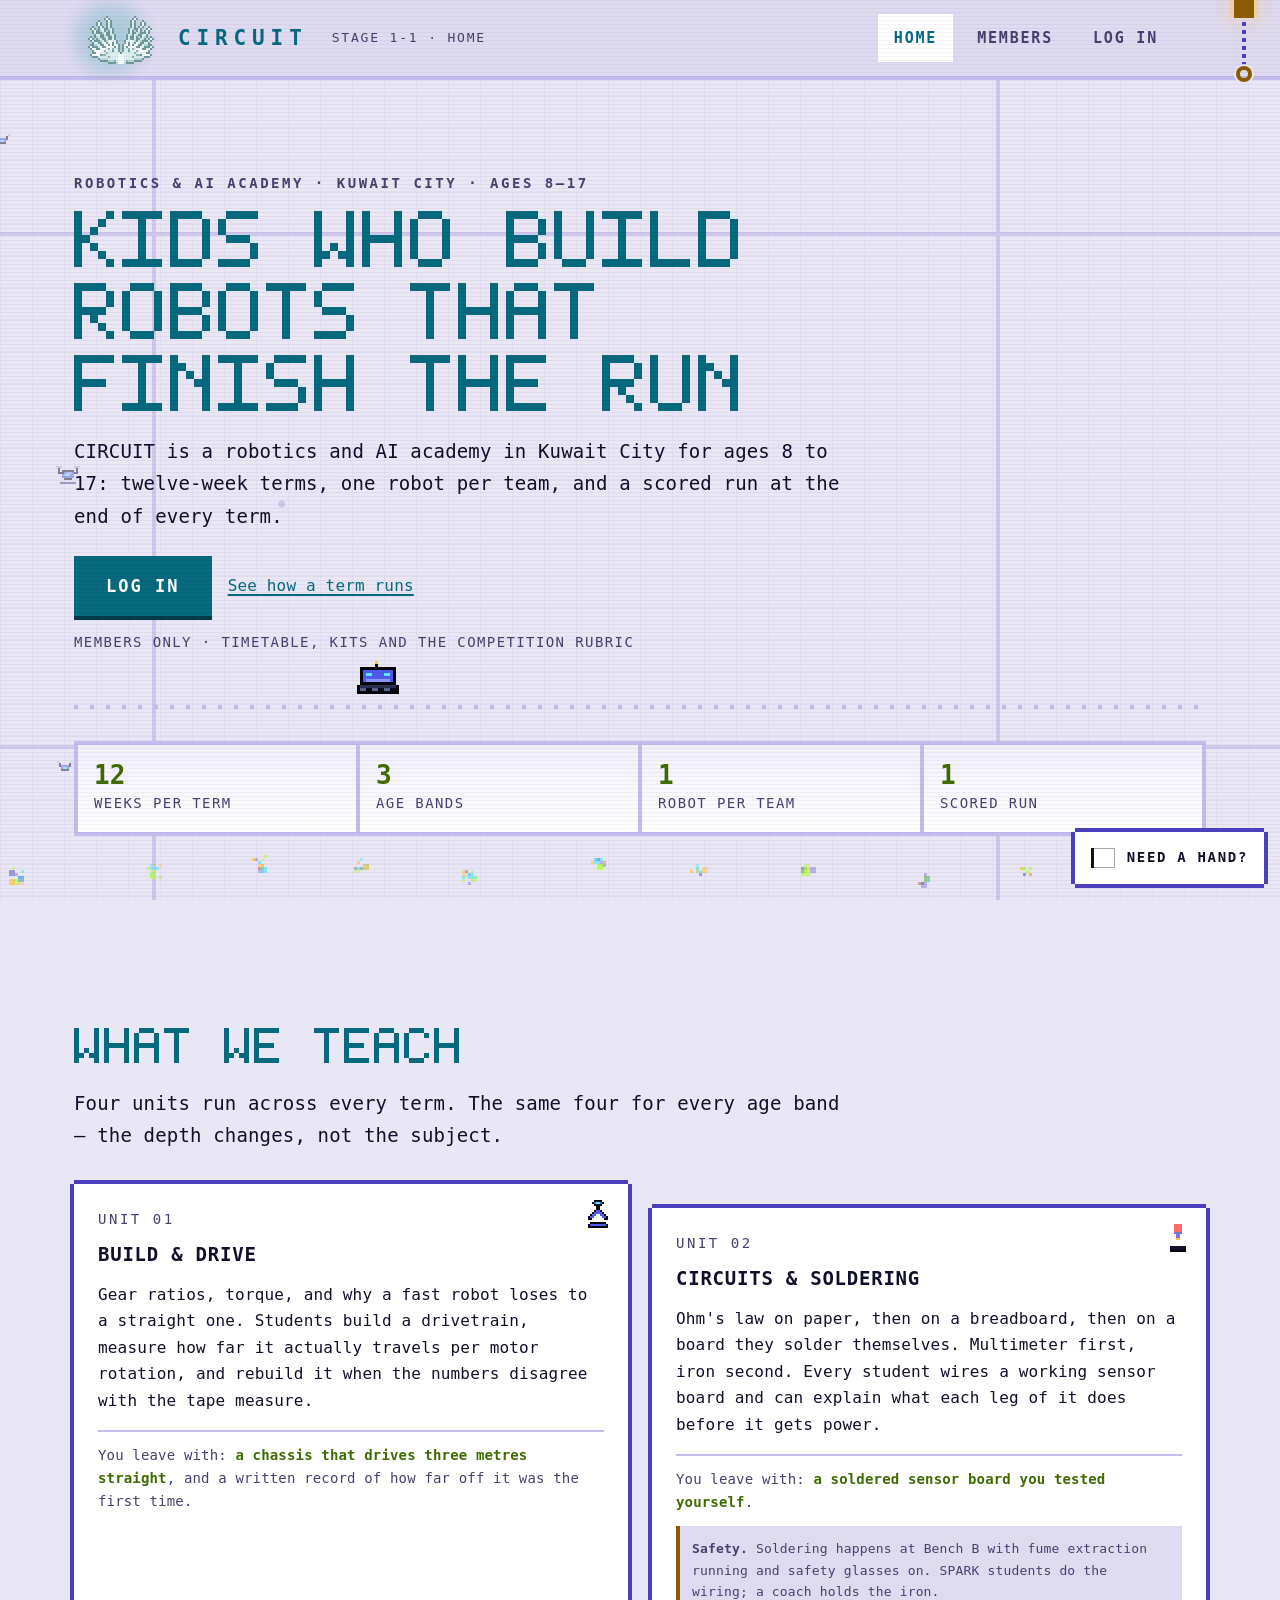
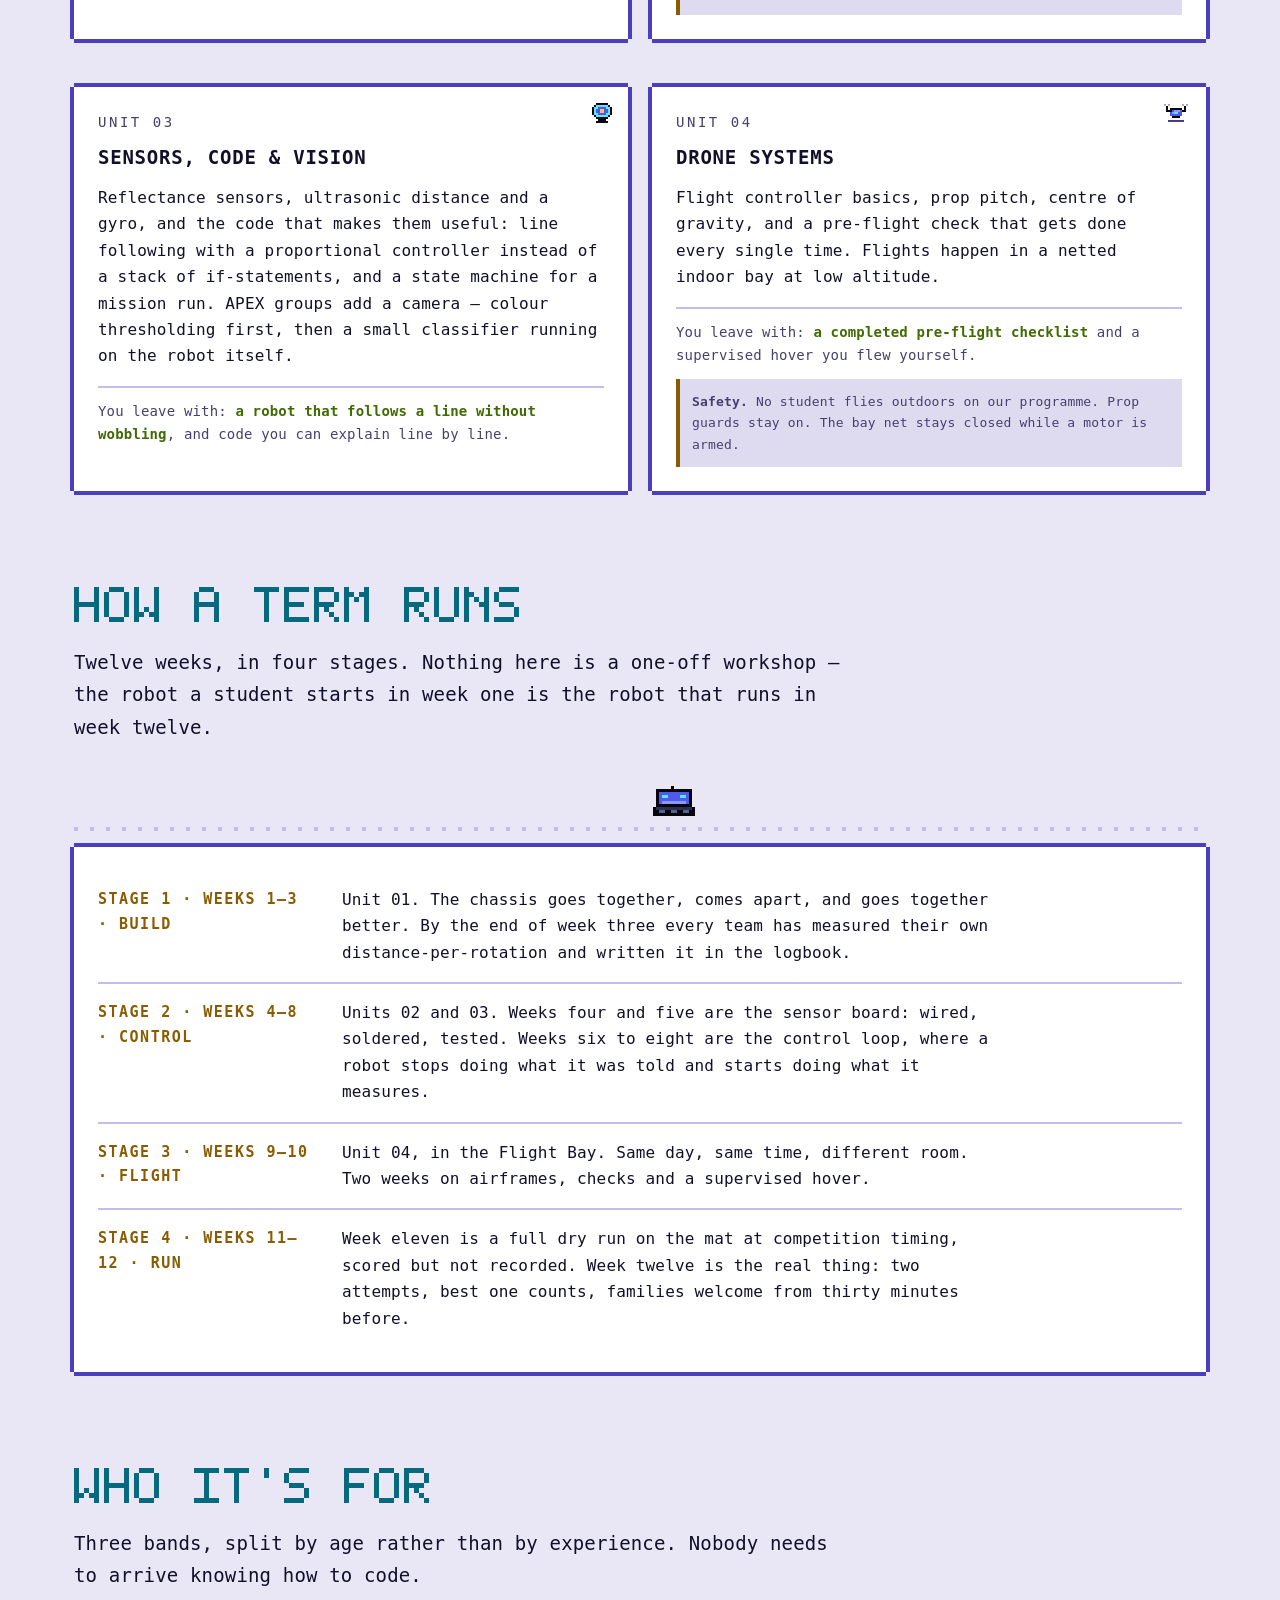
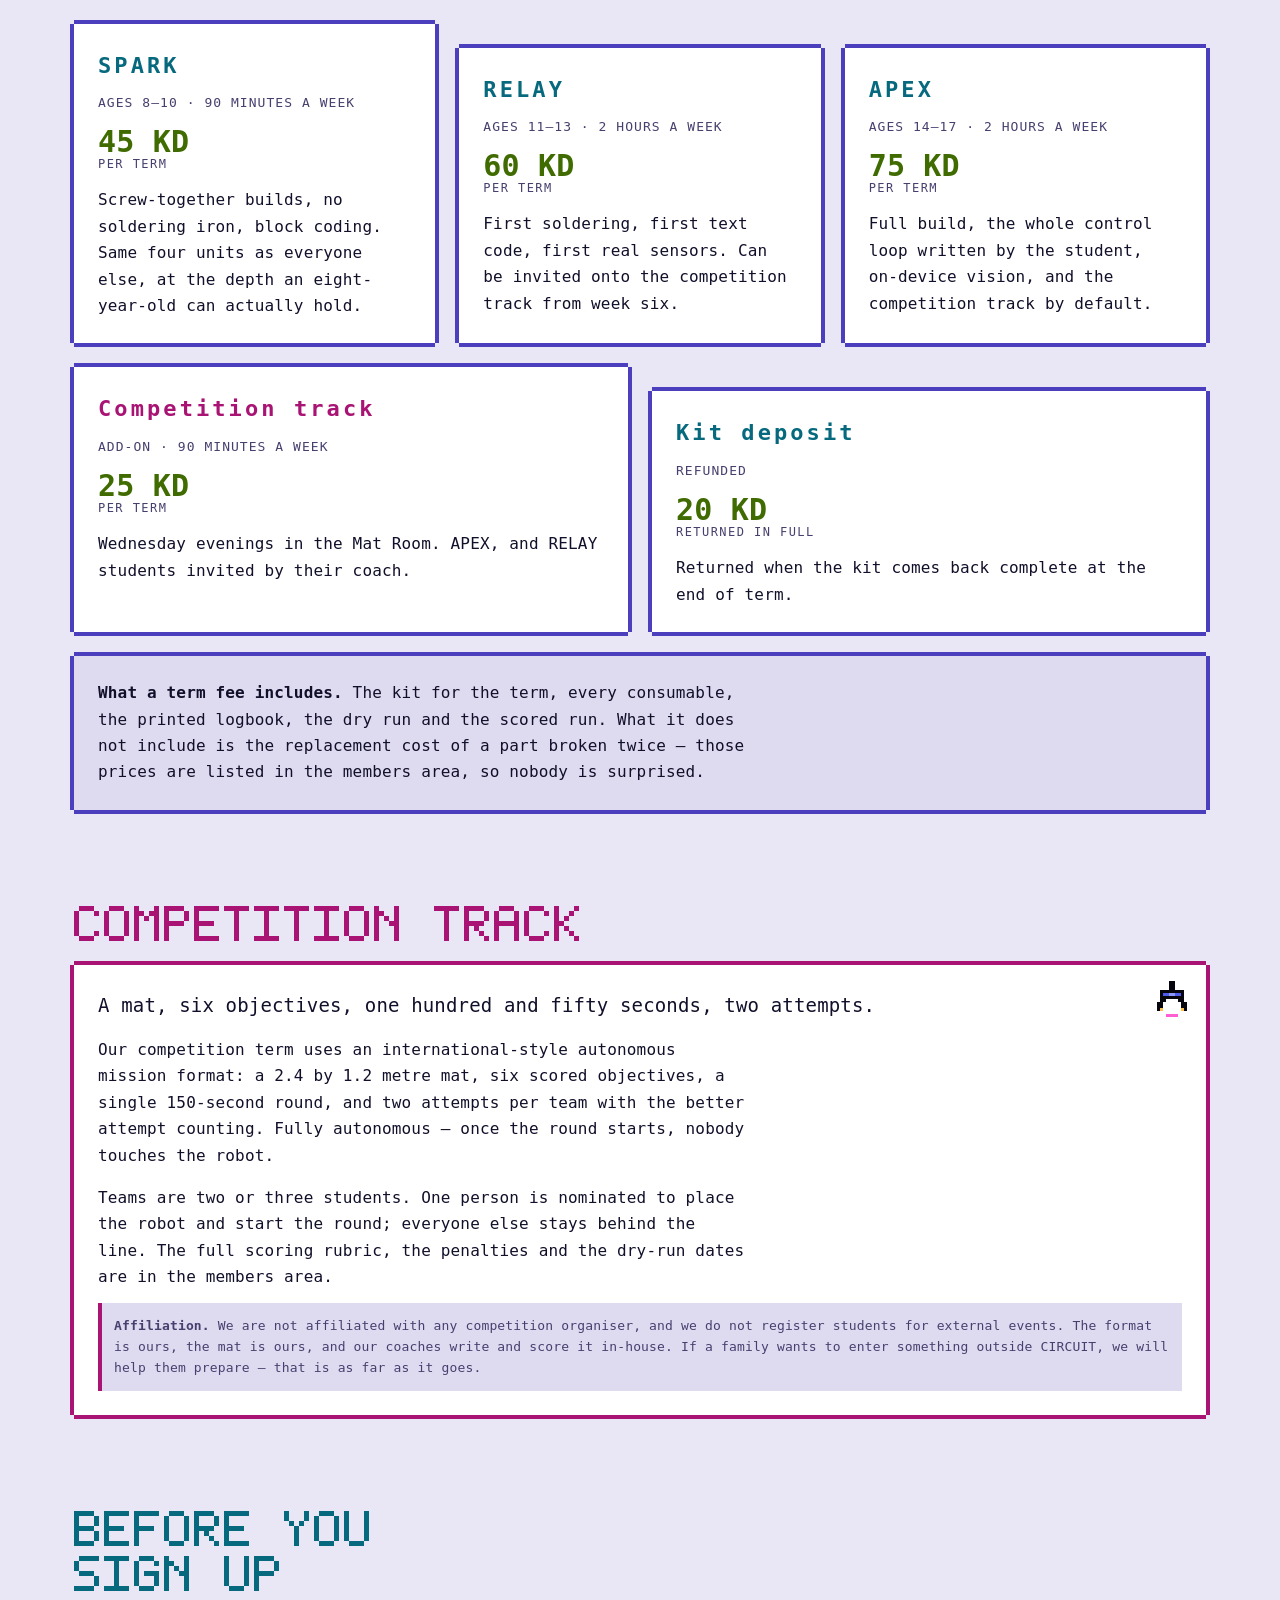
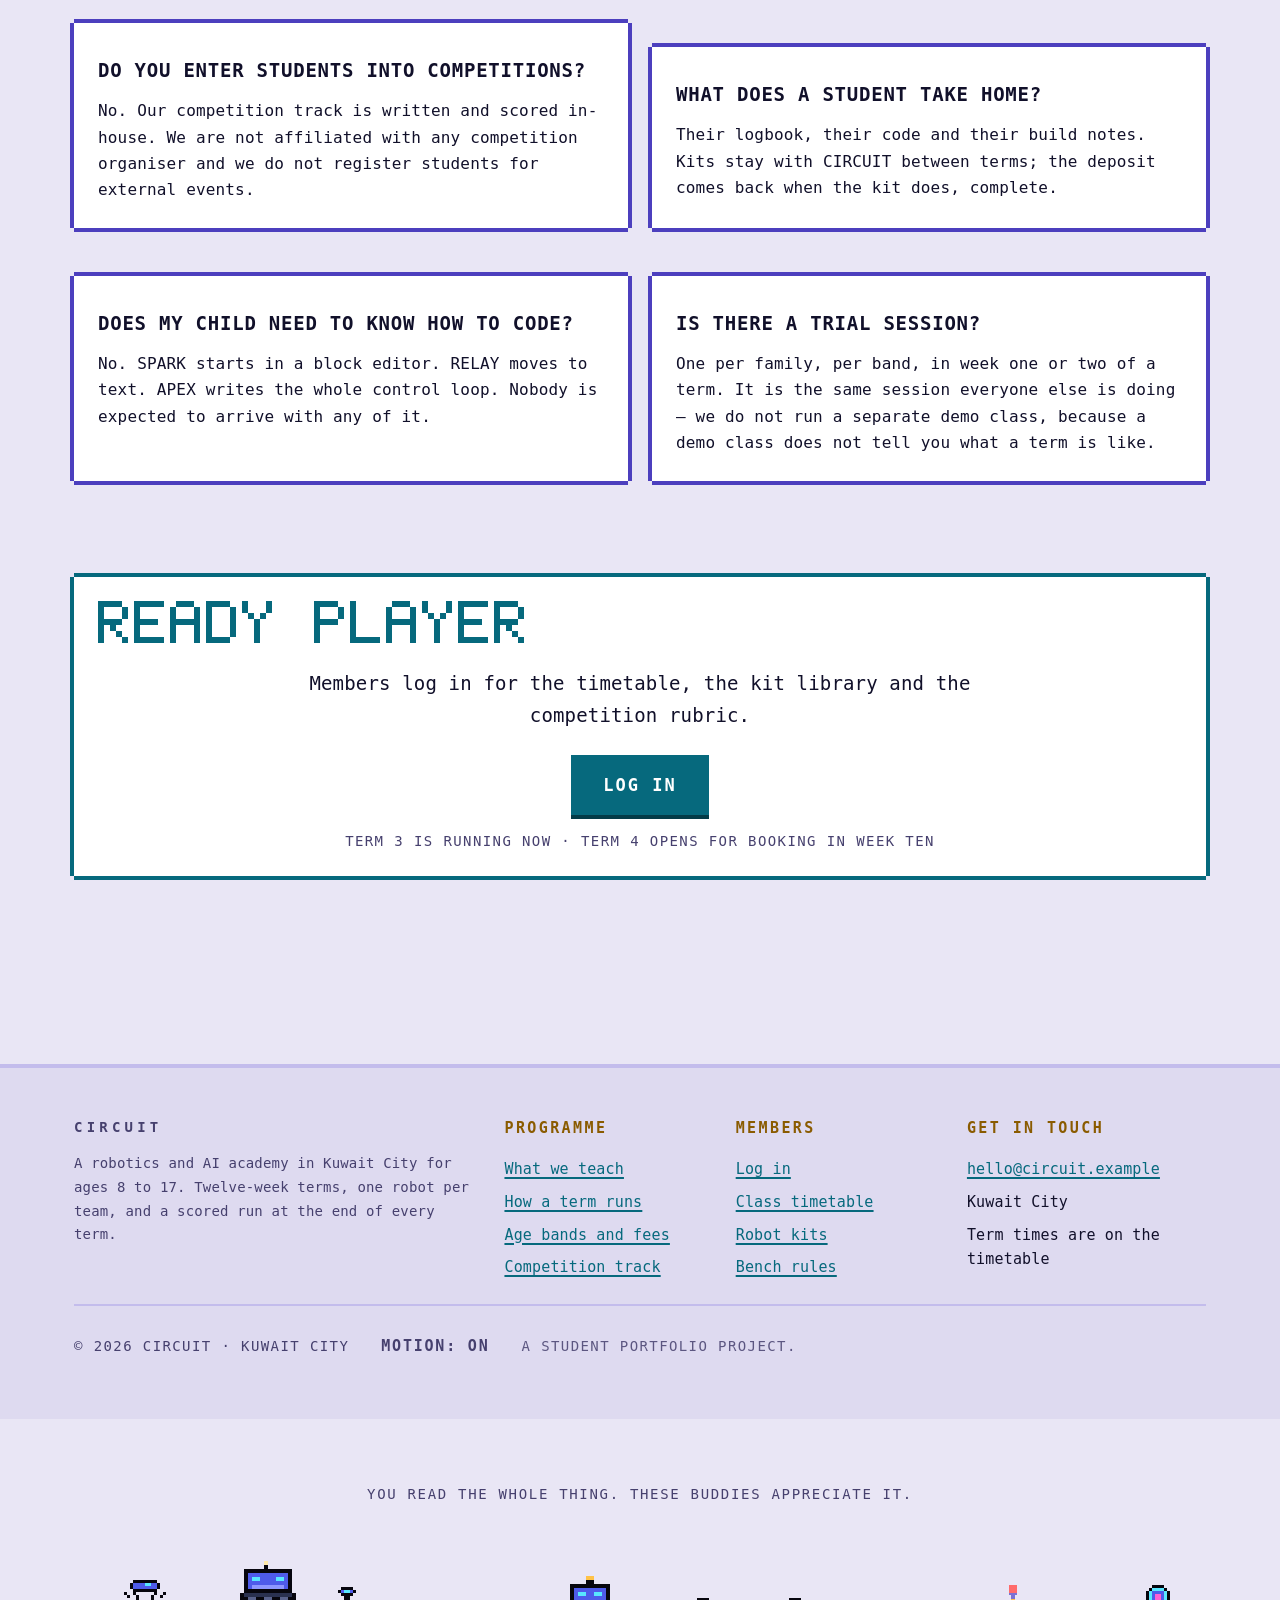
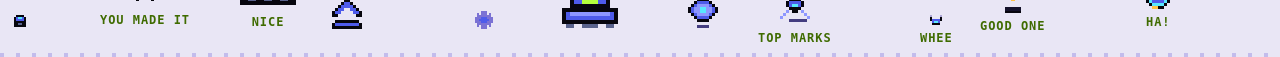
==== commit ad6c4990: "the lights fade, and the back end is built and waiting for two values THE THEME NO LONGER SNAPS. Eve" ====
--- a/index.html
+++ b/index.html
@@ -8,7 +8,7 @@
      serves no headers of its own — so on the live host this meta tag IS the
      Content Security Policy. It must come before anything else loads.
      frame-ancestors cannot be set from a meta tag; it stays in vercel.json. -->
-<meta http-equiv="Content-Security-Policy" content="default-src 'self'; img-src 'self' data:; style-src 'self' 'unsafe-inline'; script-src 'self'; font-src 'self'; connect-src 'none'; form-action 'none'; base-uri 'none'">
+<meta http-equiv="Content-Security-Policy" content="default-src 'self'; img-src 'self' data:; style-src 'self' 'unsafe-inline'; script-src 'self'; font-src 'self'; connect-src 'self' https://*.supabase.co; form-action 'none'; base-uri 'none'">
 <meta name="viewport" content="width=device-width, initial-scale=1">
 <title>CIRCUIT — Robotics &amp; AI Academy, Kuwait City</title>
 <meta name="description" content="CIRCUIT is a robotics and AI academy in Kuwait City for ages 8 to 17. Twelve-week terms, one robot per team, and a scored run at the end of every term.">
@@ -410,6 +410,8 @@
   </div>
 </footer>
 
+<script src="assets/js/config.js"></script>
+<script src="assets/js/backend.js"></script>
 <script src="assets/js/pixfont.js"></script>
 <script src="assets/js/pixel.js"></script>
 <script src="assets/js/sprites.js"></script>
--- a/assets/css/circuit.css
+++ b/assets/css/circuit.css
@@ -1846,7 +1846,15 @@
 html.reveal-armed [data-reveal] {
   opacity: 0;
   transform: translateY(14px);
-  transition: opacity 420ms ease-out, transform 420ms cubic-bezier(.2,.7,.3,1);
+  /* The colour transitions are repeated here on purpose: this rule sets the
+     whole `transition` shorthand, so without them a revealed card would snap
+     between light and dark while everything around it faded. */
+  transition:
+    opacity 420ms ease-out,
+    transform 420ms cubic-bezier(.2,.7,.3,1),
+    background-color 520ms ease,
+    color 520ms ease,
+    box-shadow 520ms ease;
 }
 
 html.reveal-armed [data-reveal].is-in {
@@ -2050,3 +2058,49 @@
   .veil__word { font-size: 15px; }
   .veil__cast { gap: var(--s4); }
 }
+
+/* ============================================================================
+   THE LIGHTS COME UP, THEY DO NOT SNAP ON
+   Every colour on the site is a custom property, so the theme swap used to be
+   instant — one frame indigo, the next frame paper. These transitions put the
+   change on a dimmer instead. Only colour properties are listed: transitioning
+   "all" would drag layout and transforms into it and make the whole page feel
+   like treacle.
+   ========================================================================= */
+
+body,
+.hud, .foot, .frame, .cabinet, .strip__cell, .tablewrap,
+th, td, thead th, tbody tr td,
+.chip, .btn, .field input, .notice, .safety, .flagged, .forget,
+.asst__panel, .asst__flag, .asst__head, .asst__msg, .asst__chip, .asst__form input,
+.totop, .scene__grid, .glass, .meter__cell, .party, .rail {
+  transition:
+    background-color 520ms ease,
+    color 520ms ease,
+    box-shadow 520ms ease,
+    border-color 520ms ease,
+    opacity 520ms ease;
+}
+
+/* The bitmap type is an SVG filled with currentColor, so it fades with it. */
+.px-svg { transition: fill 520ms ease; }
+
+/* The cord's bulb warms up and cools down rather than flicking. */
+.cord__bulb { transition: background-color 520ms ease, box-shadow 620ms ease; }
+
+/* One exception: while the light is actually being swallowed, the sheet has
+   to move at its own speed. Transitions would fight the animation. */
+.flash { transition: none; }
+
+/* And on the very first paint there is nothing to fade FROM, so the page
+   would cross-fade from the browser default on load. This class is removed a
+   frame after boot. */
+html.theme-booting *,
+html.theme-booting *::before,
+html.theme-booting *::after { transition: none !important; }
+
+@media (prefers-reduced-motion: reduce) {
+  html:not([data-motion]) body,
+  html:not([data-motion]) .hud,
+  html:not([data-motion]) .frame { transition: none; }
+}
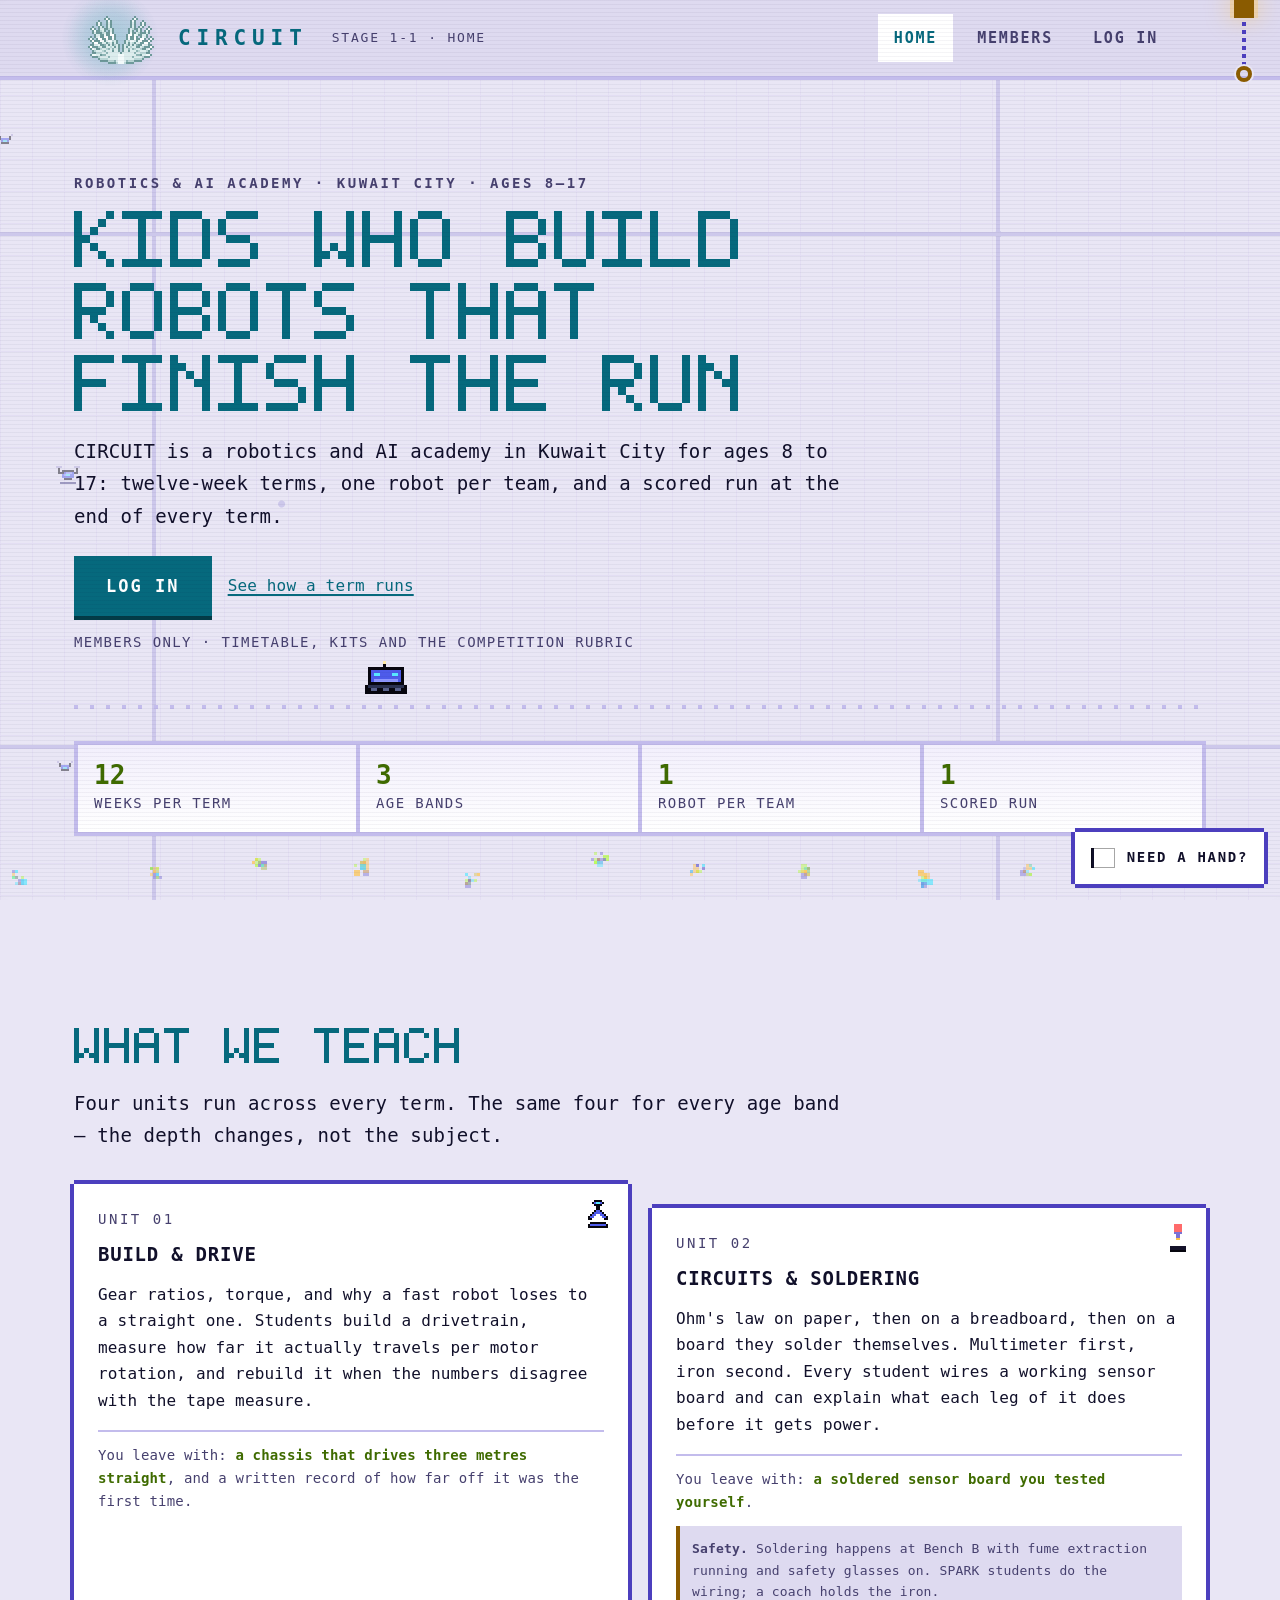
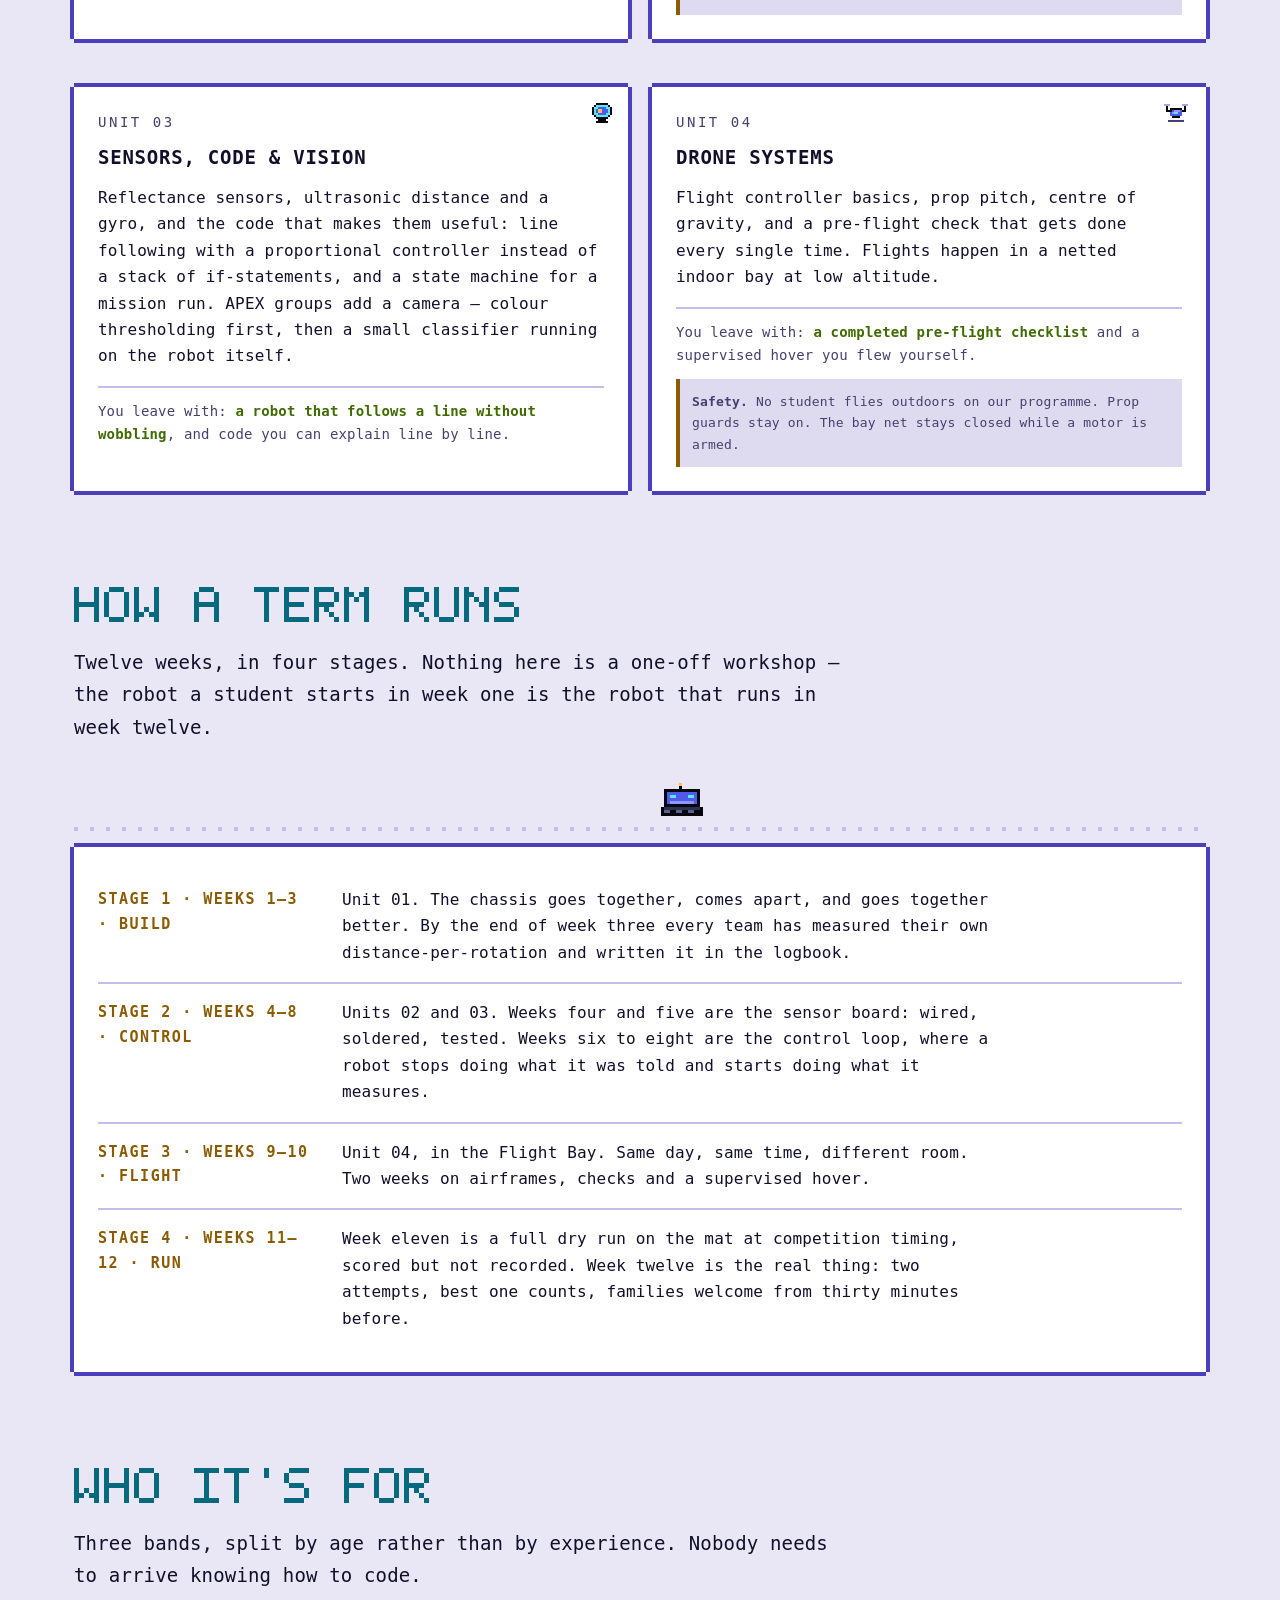
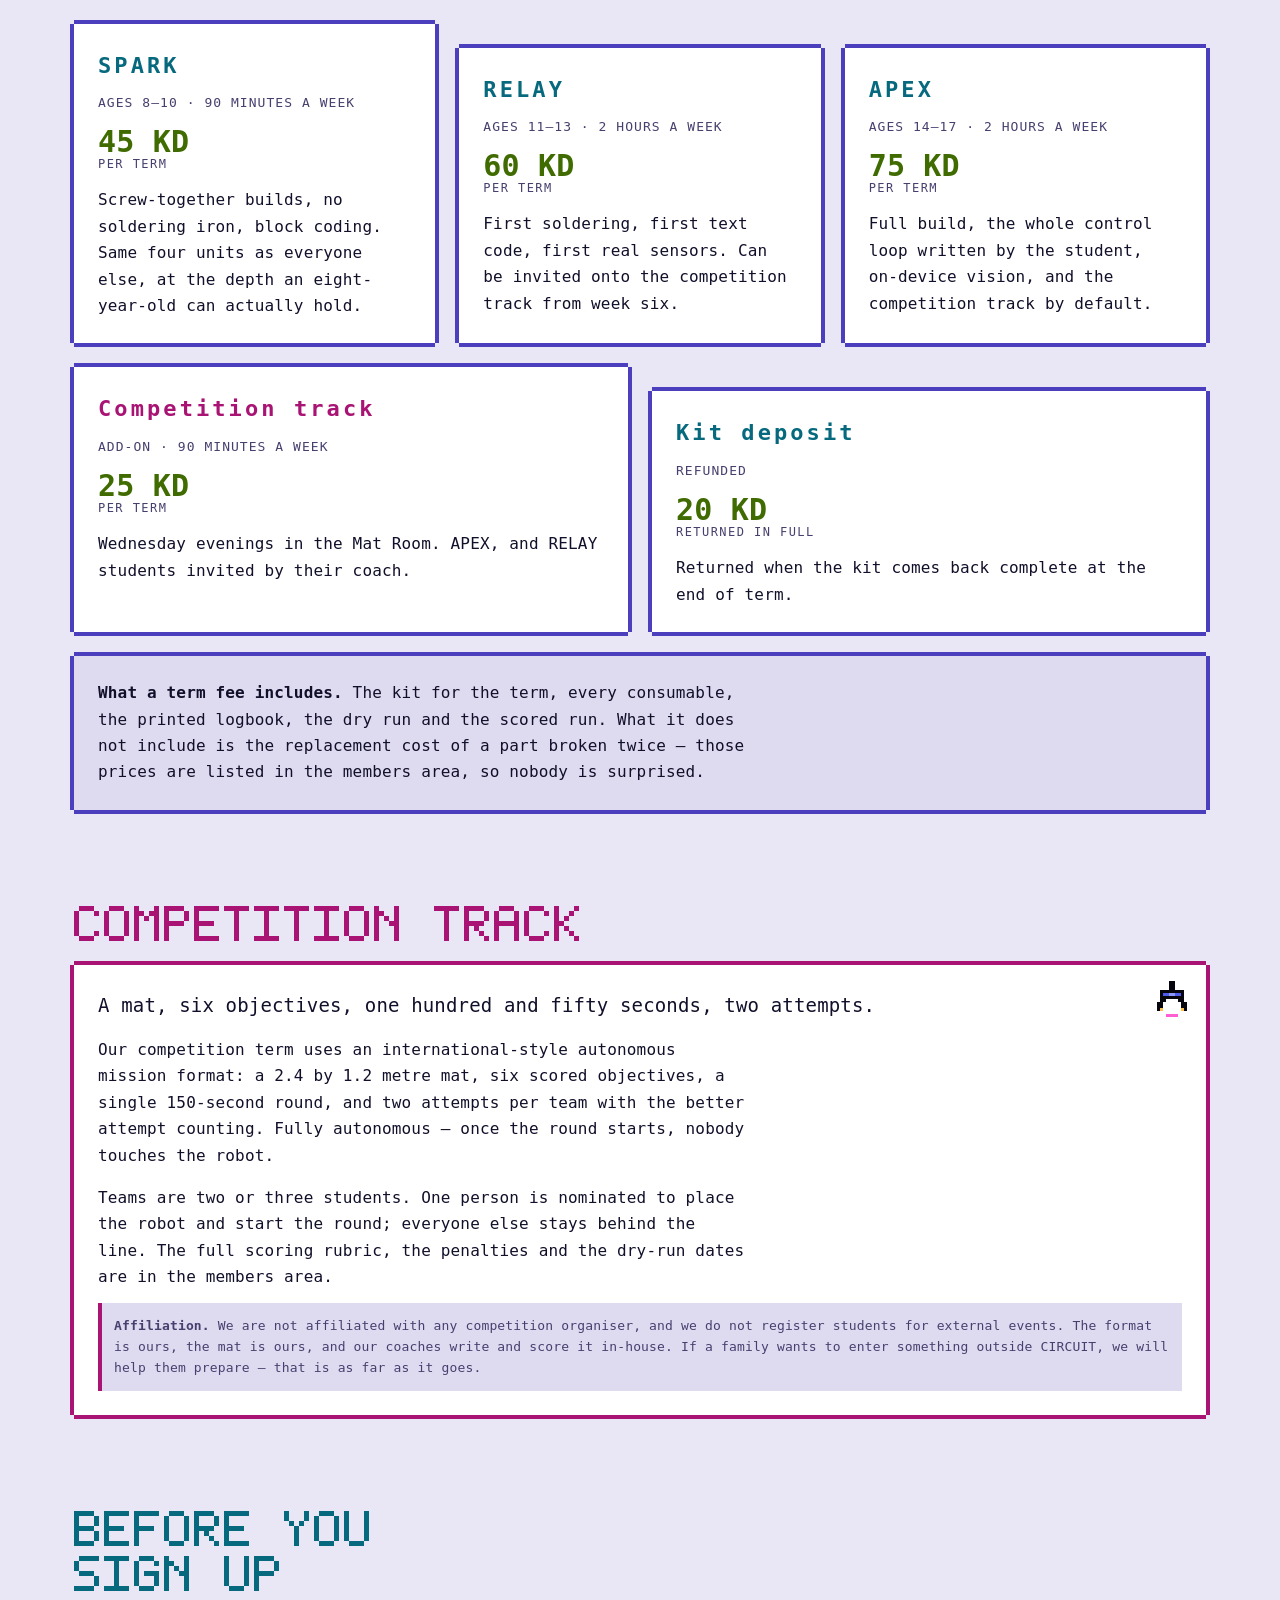
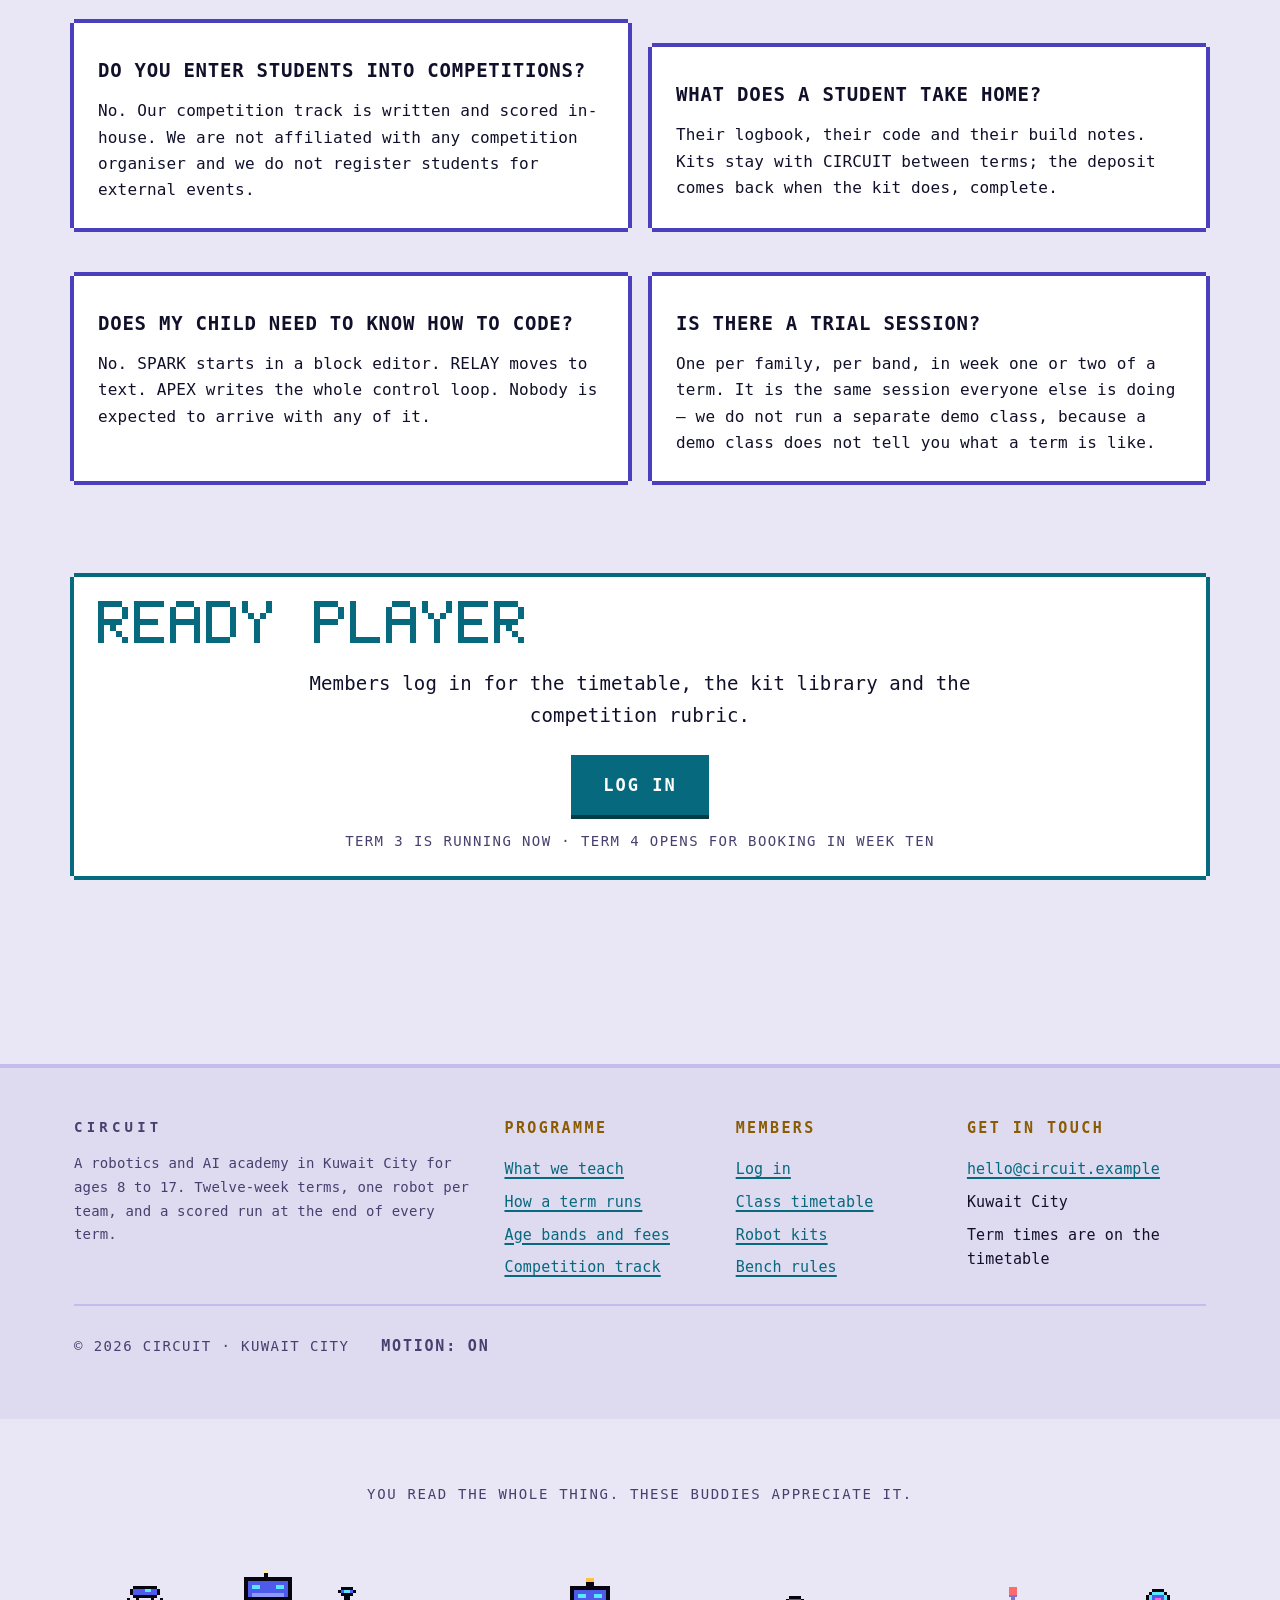
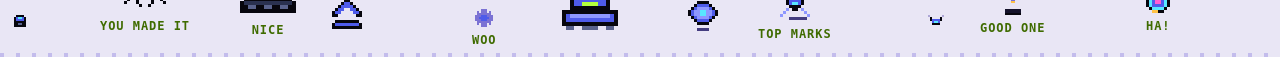
==== commit 4816073b: "log in and create account are now two things, and the guard does his job TWO MODES, NOT A GUESS. The" ====
--- a/index.html
+++ b/index.html
@@ -405,7 +405,6 @@
       <span class="t-cap">&copy; 2026 CIRCUIT &middot; Kuwait City</span>
       <button class="chip" type="button" data-motion-toggle aria-pressed="false">Motion: on</button>
       <button class="chip" type="button" data-assistant-show hidden>Show assistant</button>
-      <span class="t-cap foot__note">A student portfolio project.</span>
     </div>
   </div>
 </footer>
--- a/assets/css/circuit.css
+++ b/assets/css/circuit.css
@@ -2104,3 +2104,142 @@
   html:not([data-motion]) .hud,
   html:not([data-motion]) .frame { transition: none; }
 }
+
+/* ============================================================================
+   THE DOOR
+   He paces the panel and turns at each end. When he stops to warn you he
+   plants, and what he says appears above him.
+   ========================================================================= */
+
+.cabinet__door {
+  position: relative;
+  height: 148px;
+  margin-bottom: var(--s4);
+  overflow: visible;
+}
+
+.guard__beat {
+  position: absolute;
+  left: 0;
+  bottom: 0;
+  will-change: transform;
+  animation: patrol var(--walk, 5200ms) steps(14) infinite alternate;
+}
+
+/* steps(), not a glide — he walks in whole pixels like everything else here. */
+@keyframes patrol {
+  from { transform: translateX(0) scaleX(1); }
+  to   { transform: translateX(calc(100% + 130px)) scaleX(1); }
+}
+
+/* Planted while he is talking. The turn is a flip, not a rotation. */
+.guard__beat.is-halted { animation-play-state: paused; }
+
+.guard__say {
+  position: absolute;
+  left: 50%;
+  top: 0;
+  transform: translate(-50%, -6px);
+  z-index: 2;
+
+  max-width: 26ch;
+  padding: var(--s3) var(--s4);
+  background: var(--panel-hi);
+  color: var(--text);
+  font-size: 14px;
+  line-height: 1.5;
+  text-align: center;
+
+  box-shadow:
+    0 calc(var(--px) * -1) 0 var(--amber),
+    0 var(--px) 0 var(--amber),
+    calc(var(--px) * -1) 0 0 var(--amber),
+    var(--px) 0 0 var(--amber);
+
+  opacity: 0;
+  pointer-events: none;
+  transition: opacity 180ms steps(2), transform 180ms steps(2);
+}
+
+.guard__say.is-up {
+  opacity: 1;
+  transform: translate(-50%, -14px);
+}
+
+/* The tail of the speech bubble. */
+.guard__say::after {
+  content: "";
+  position: absolute;
+  left: 50%;
+  bottom: calc(var(--px) * -3);
+  width: 0;
+  height: 0;
+  margin-left: -6px;
+  border-left: 6px solid transparent;
+  border-right: 6px solid transparent;
+  border-top: calc(var(--px) * 3) solid var(--amber);
+}
+
+@media (prefers-reduced-motion: reduce) {
+  html:not([data-motion]) .guard__beat { animation: none; }
+}
+html[data-motion="off"] .guard__beat { animation: none; }
+
+@media (max-width: 560px) {
+  .cabinet__door { height: 118px; }
+  .guard__say { font-size: 13px; max-width: 22ch; }
+}
+
+/* ============================================================================
+   LOG IN, OR CREATE AN ACCOUNT
+   ========================================================================= */
+
+.modes {
+  display: flex;
+  gap: var(--px);
+  margin-top: var(--s5);
+  padding: var(--px);
+  background: var(--void-2);
+}
+
+.modes__tab {
+  flex: 1 1 0;
+  min-height: 48px;
+  border: 0;
+  background: transparent;
+  color: var(--text-dim);
+  font-size: 15px;
+  font-weight: 700;
+  letter-spacing: 0.1em;
+  text-transform: uppercase;
+  cursor: pointer;
+}
+
+.modes__tab[aria-selected="true"] {
+  background: var(--panel);
+  color: var(--cyan);
+  box-shadow: inset 0 calc(var(--px) * -1) 0 var(--cyan);
+}
+
+.modes__tab:hover { color: var(--text); }
+
+.modes__swap {
+  margin-top: var(--s4);
+  text-align: center;
+  font-size: 14px;
+  color: var(--text-dim);
+}
+
+.modes__swaplink {
+  border: 0;
+  background: transparent;
+  color: var(--cyan);
+  font: inherit;
+  font-weight: 700;
+  text-decoration: underline;
+  text-underline-offset: 3px;
+  cursor: pointer;
+  padding: var(--s2);
+  min-height: 40px;
+}
+.modes__swaplink:hover { color: var(--text); }
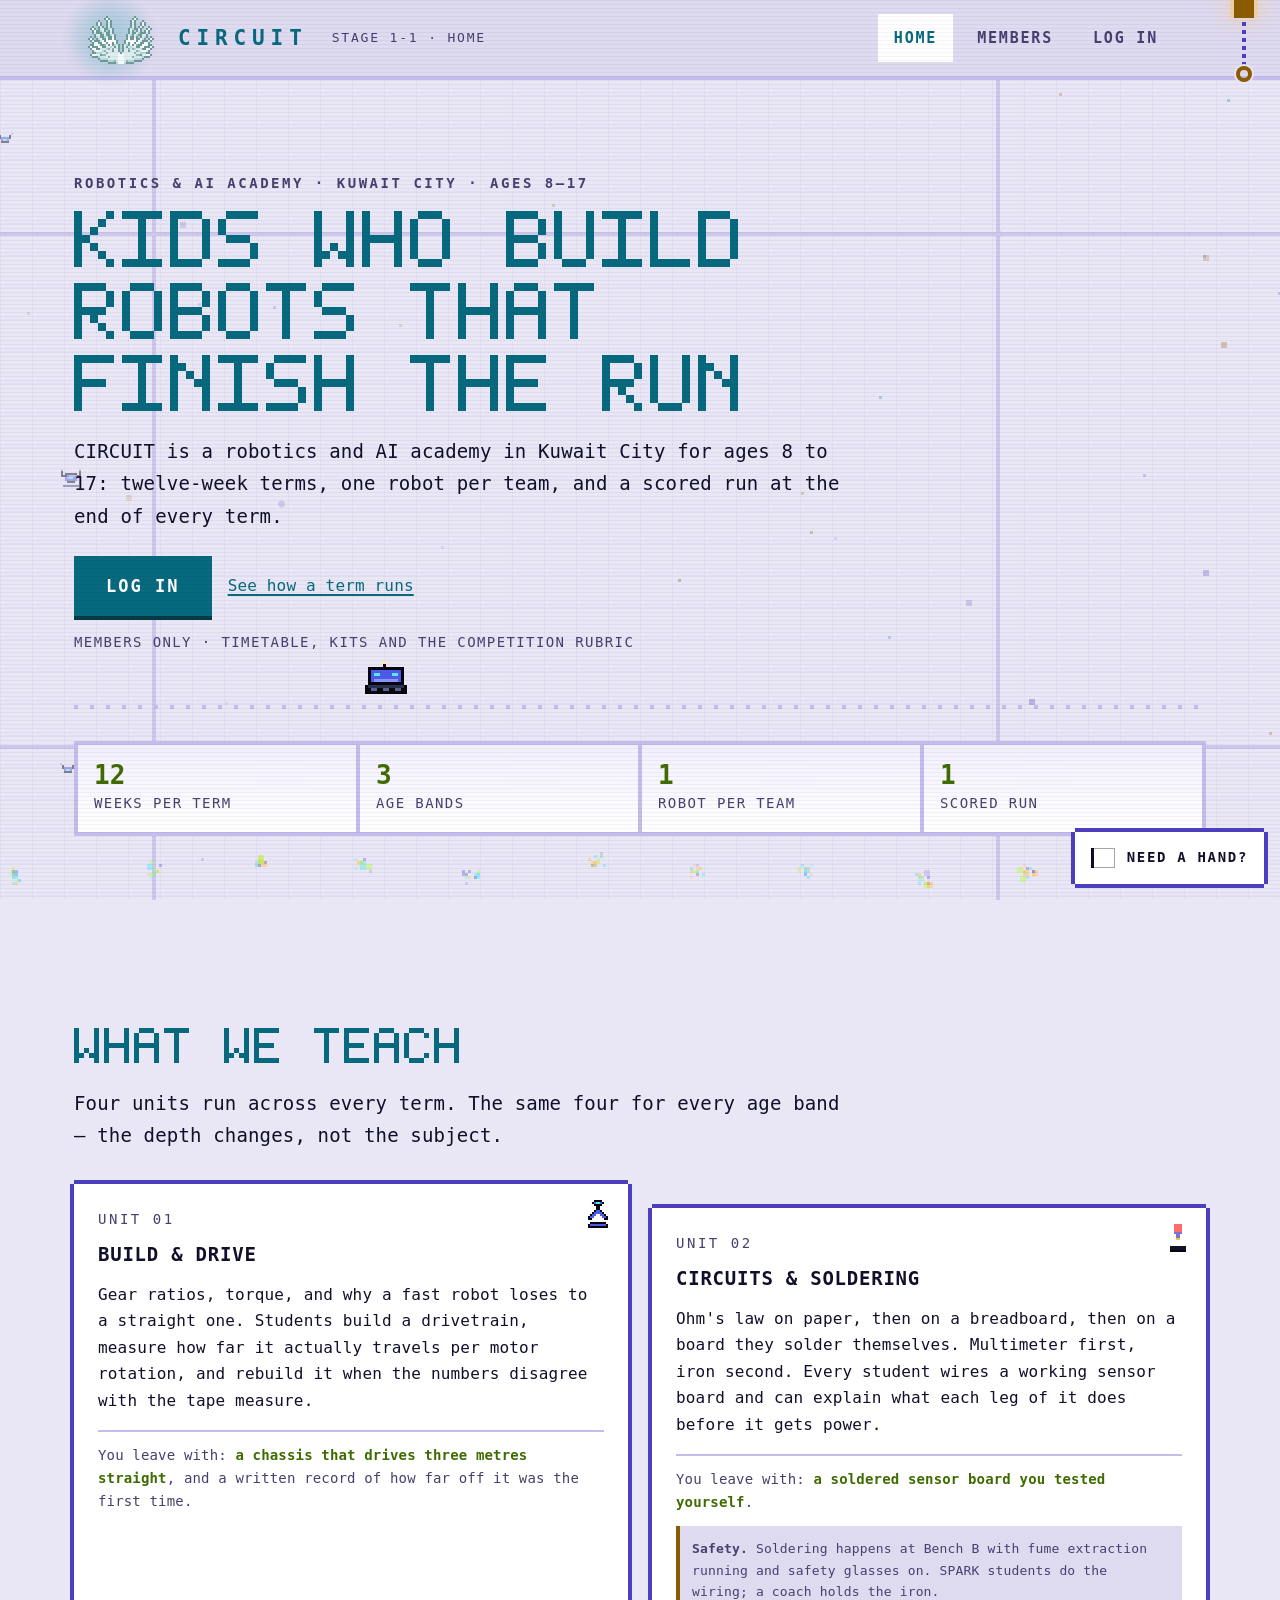
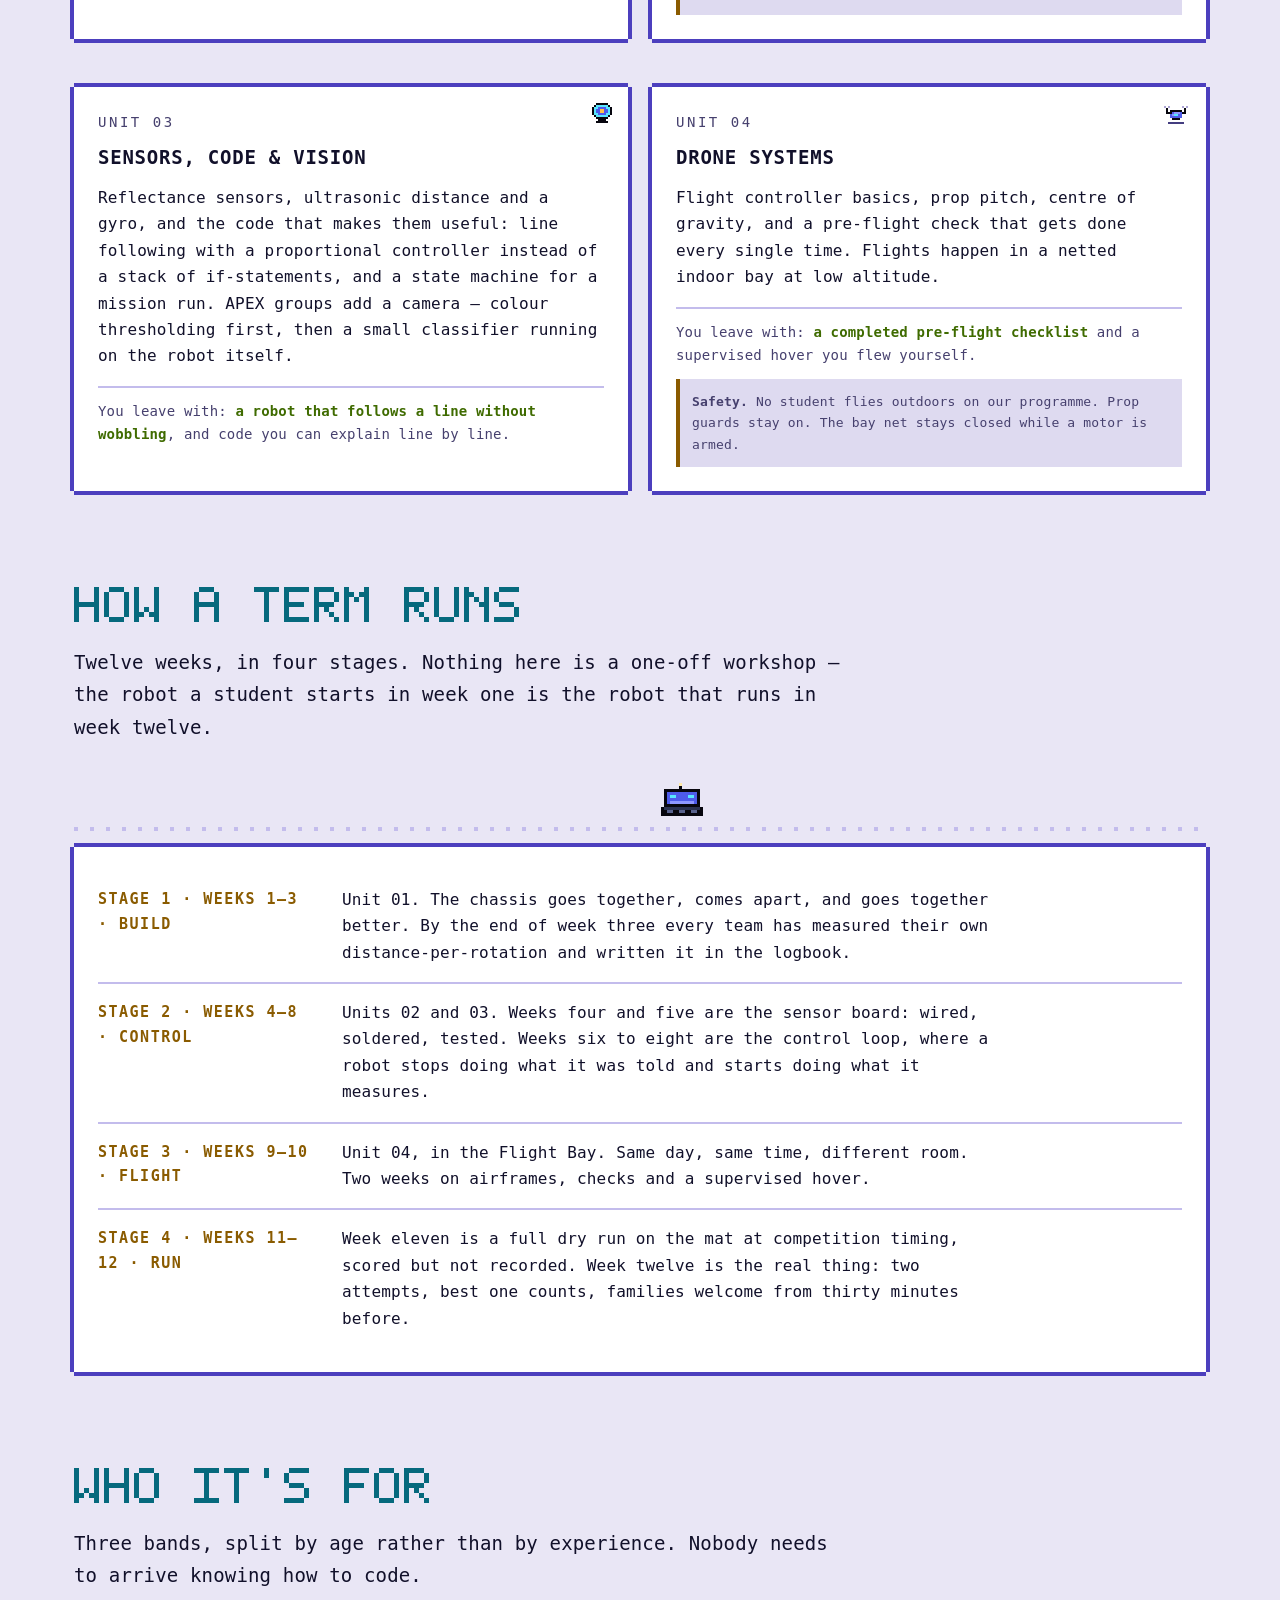
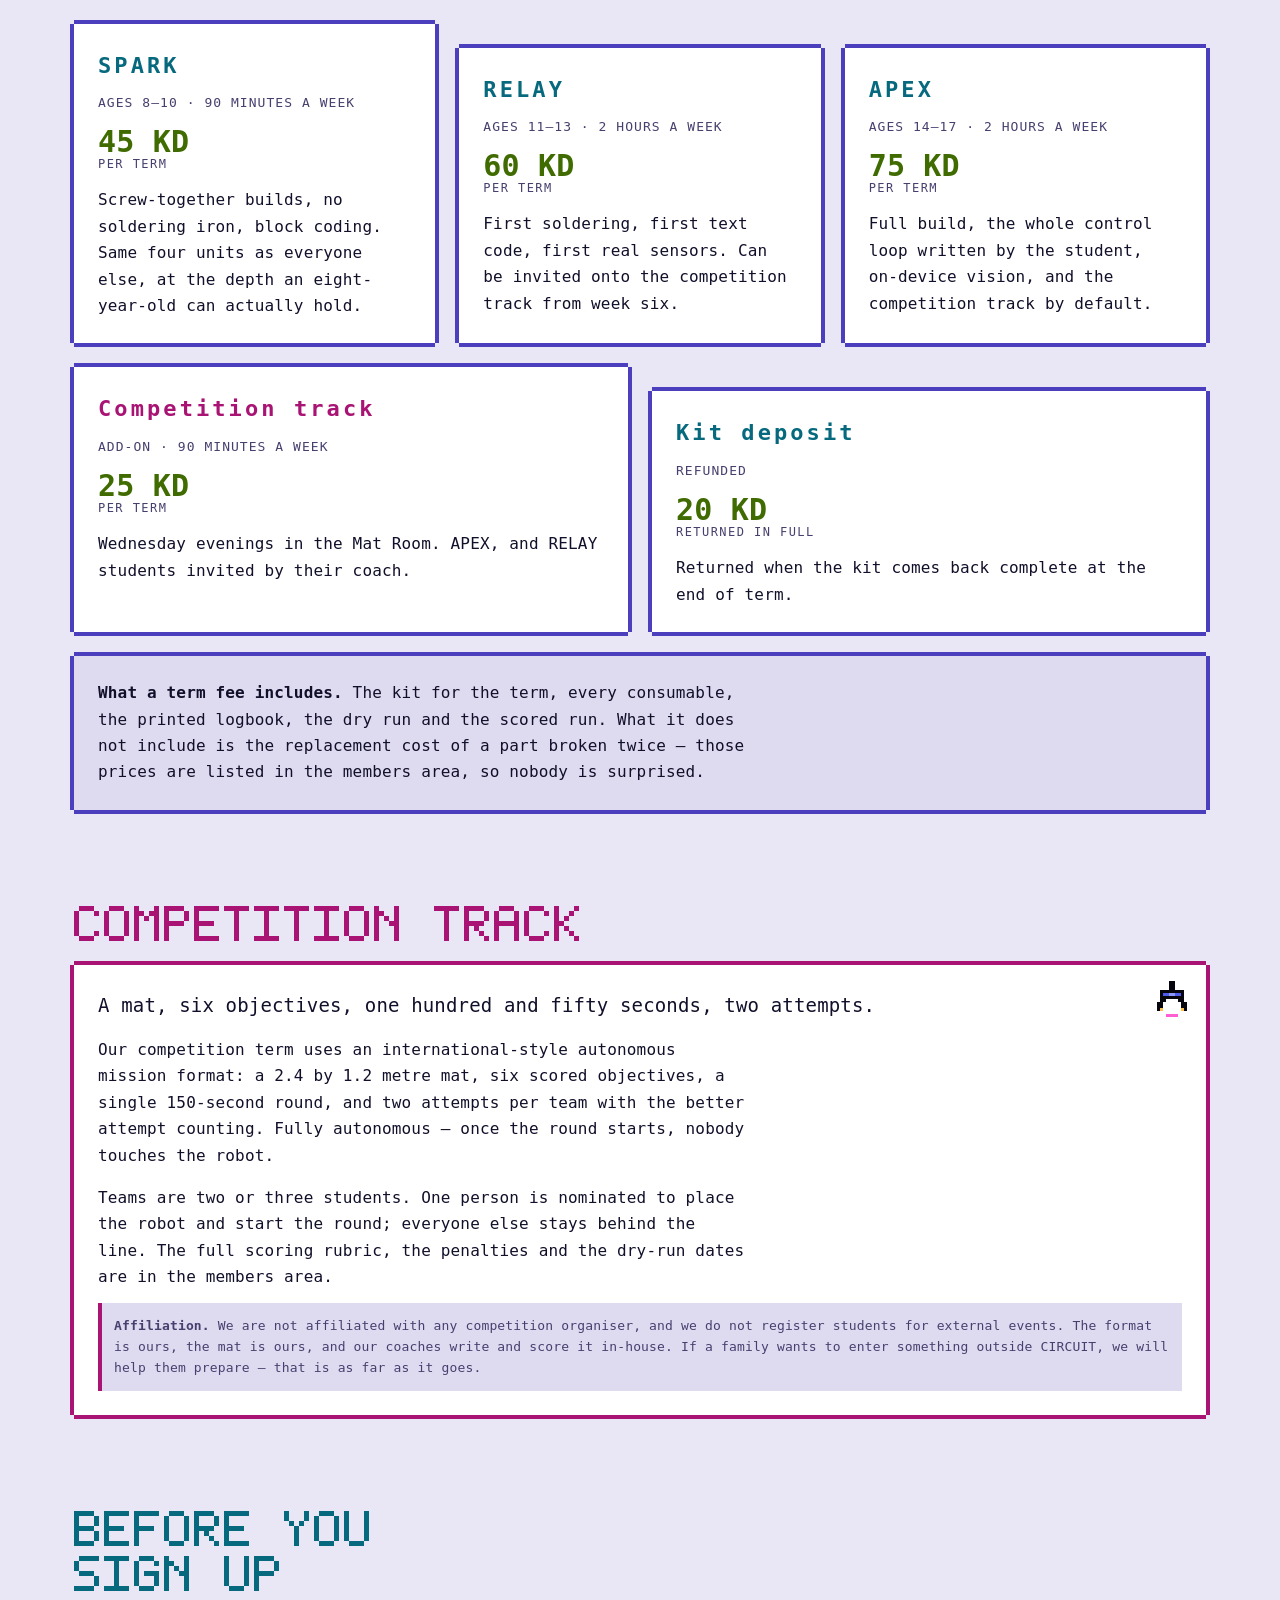
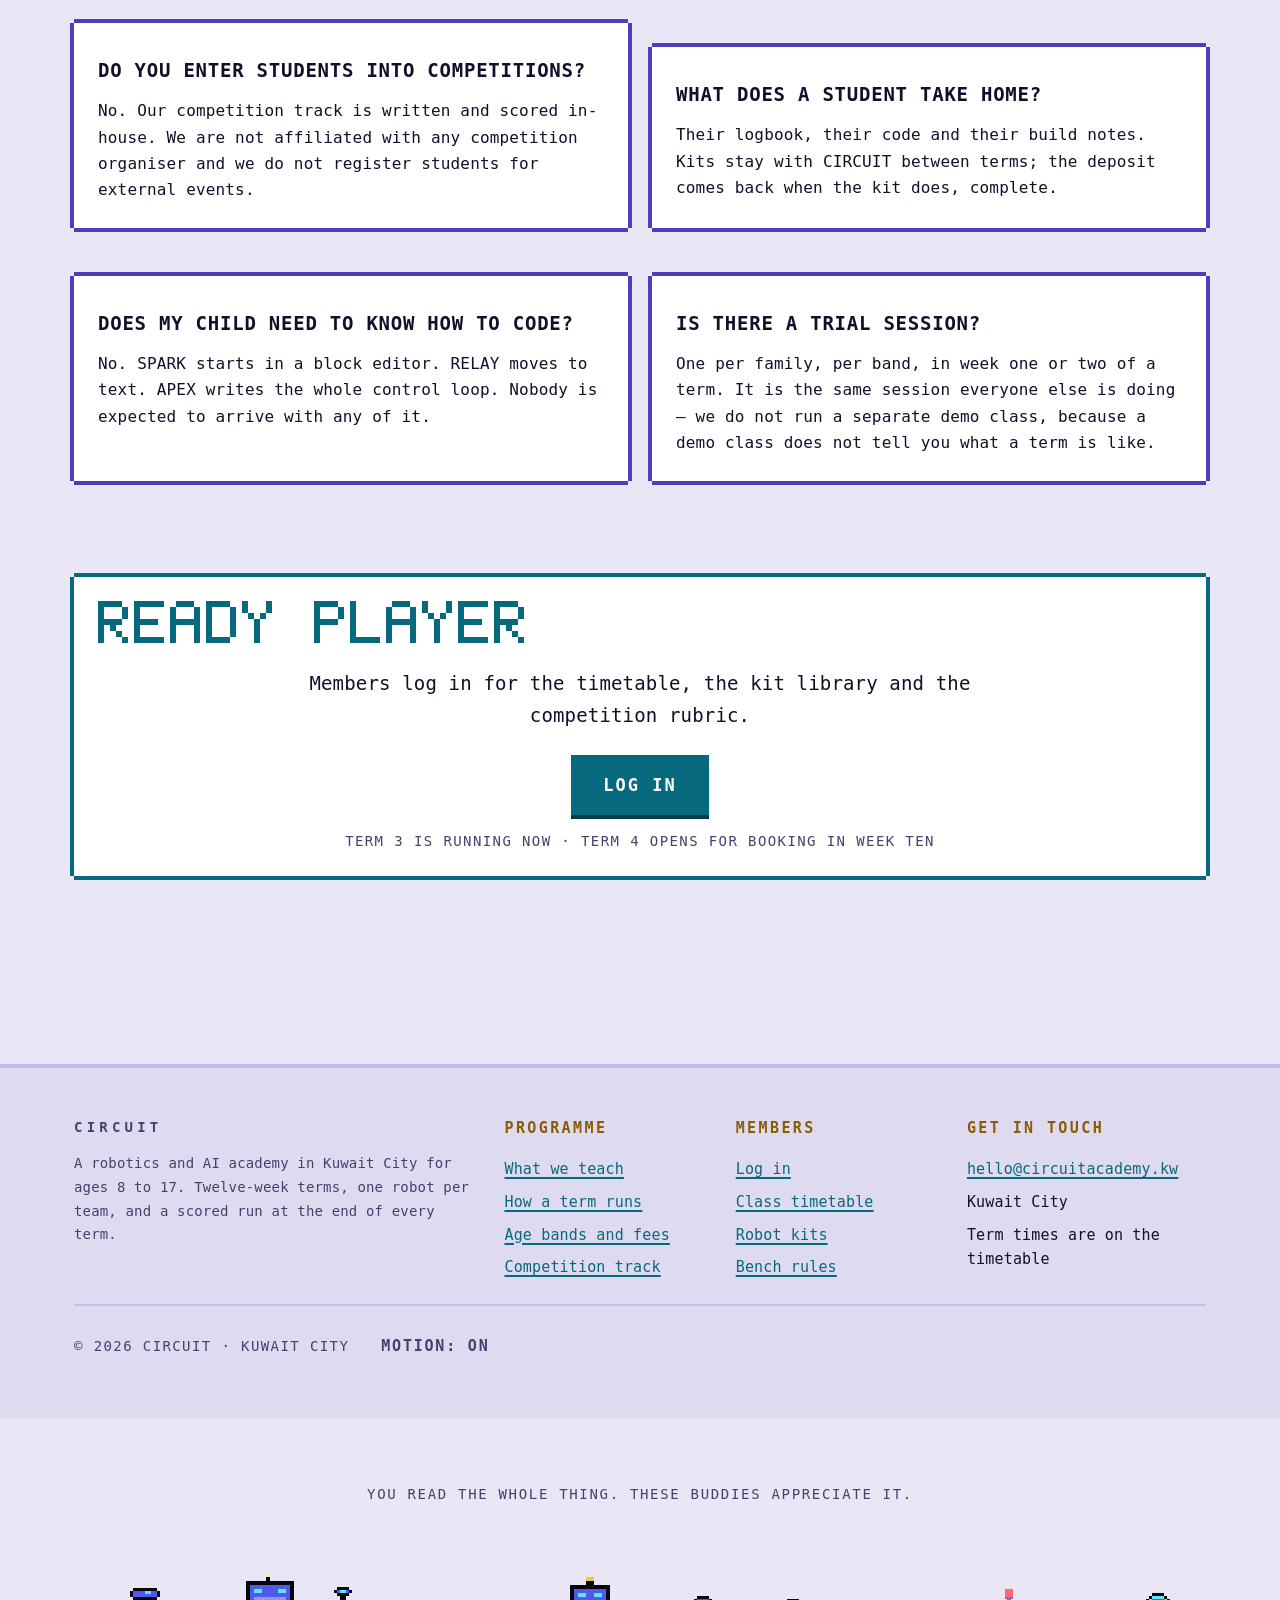
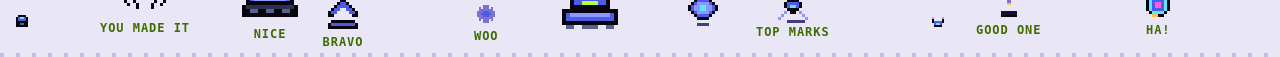
==== commit 0fe4c587: "a contact address that looks real and belongs to nobody circuit.com was the obvious choice and the w" ====
--- a/index.html
+++ b/index.html
@@ -394,7 +394,7 @@
       <div>
         <h2>Get in touch</h2>
         <ul class="stack">
-          <li><a href="mailto:hello@circuit.example">hello@circuit.example</a></li>
+          <li><a href="mailto:hello@circuitacademy.kw">hello@circuitacademy.kw</a></li>
           <li>Kuwait City</li>
           <li>Term times are on the timetable</li>
         </ul>
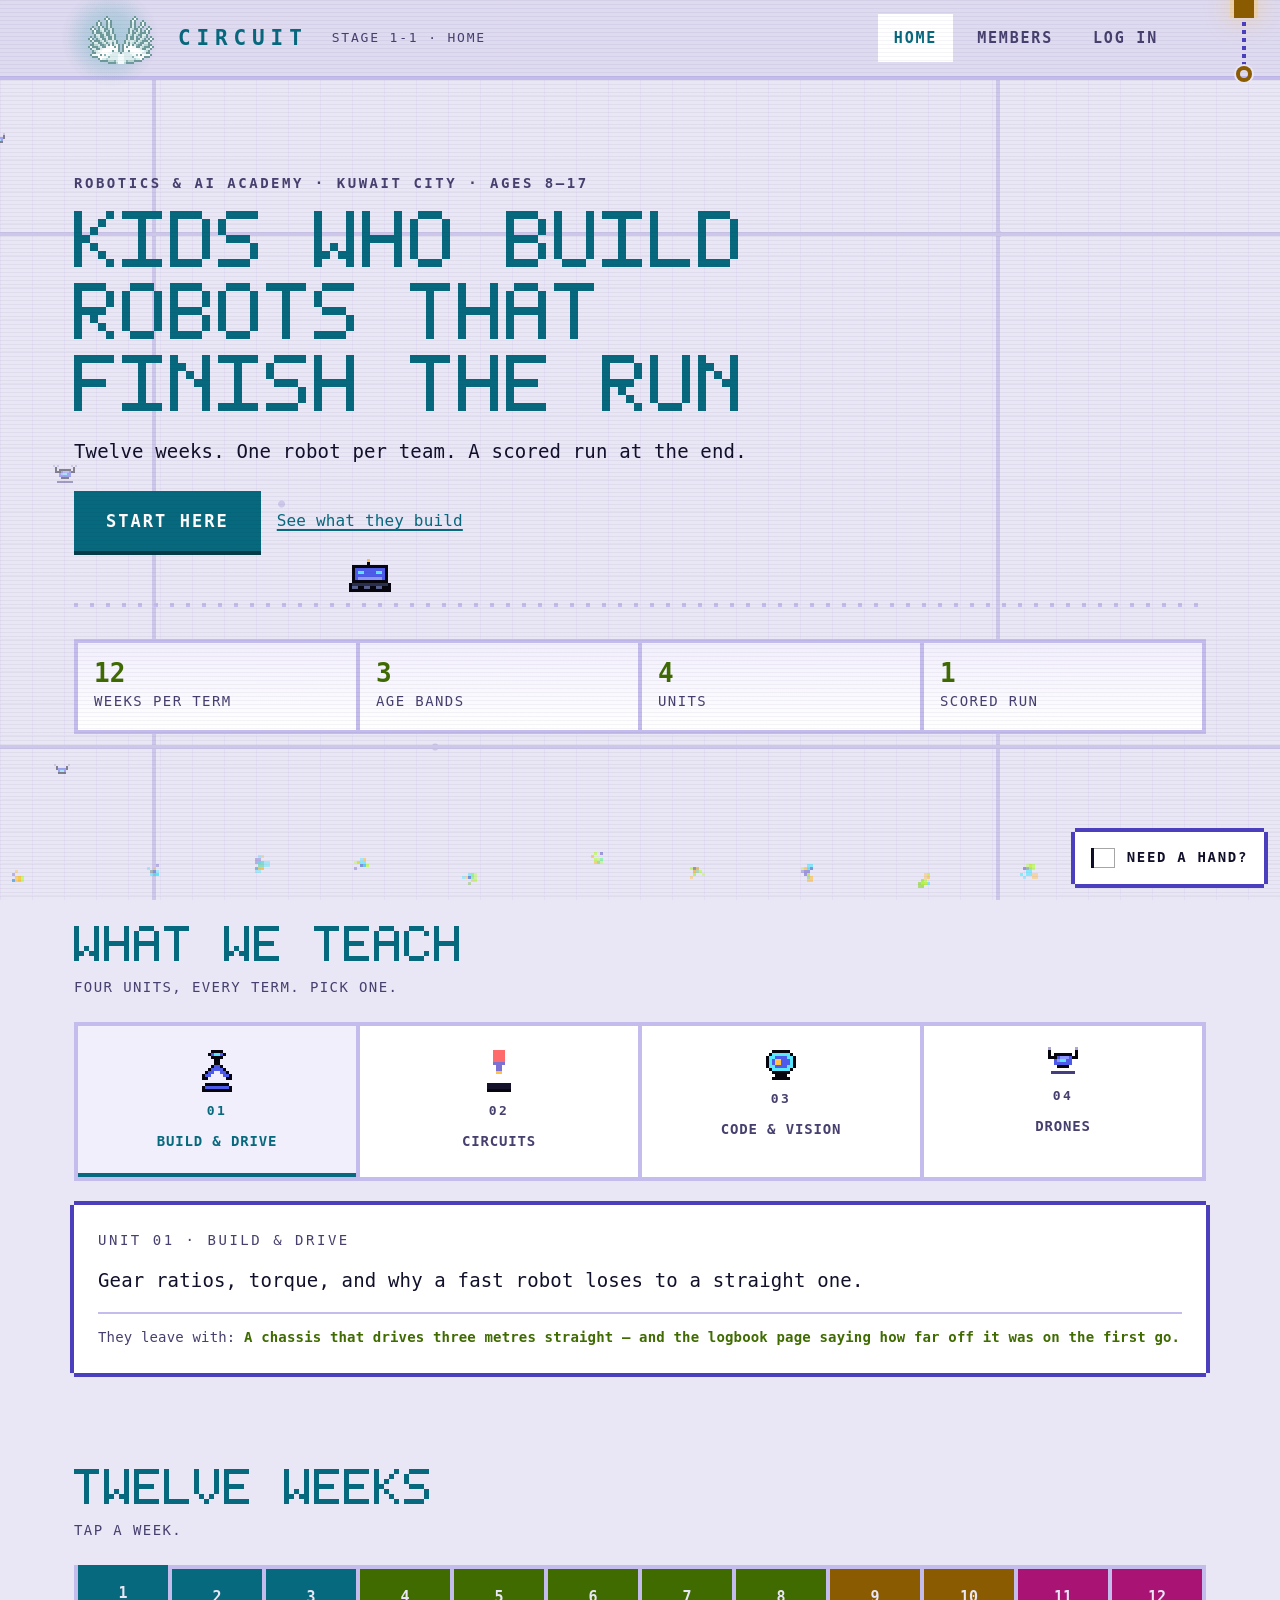
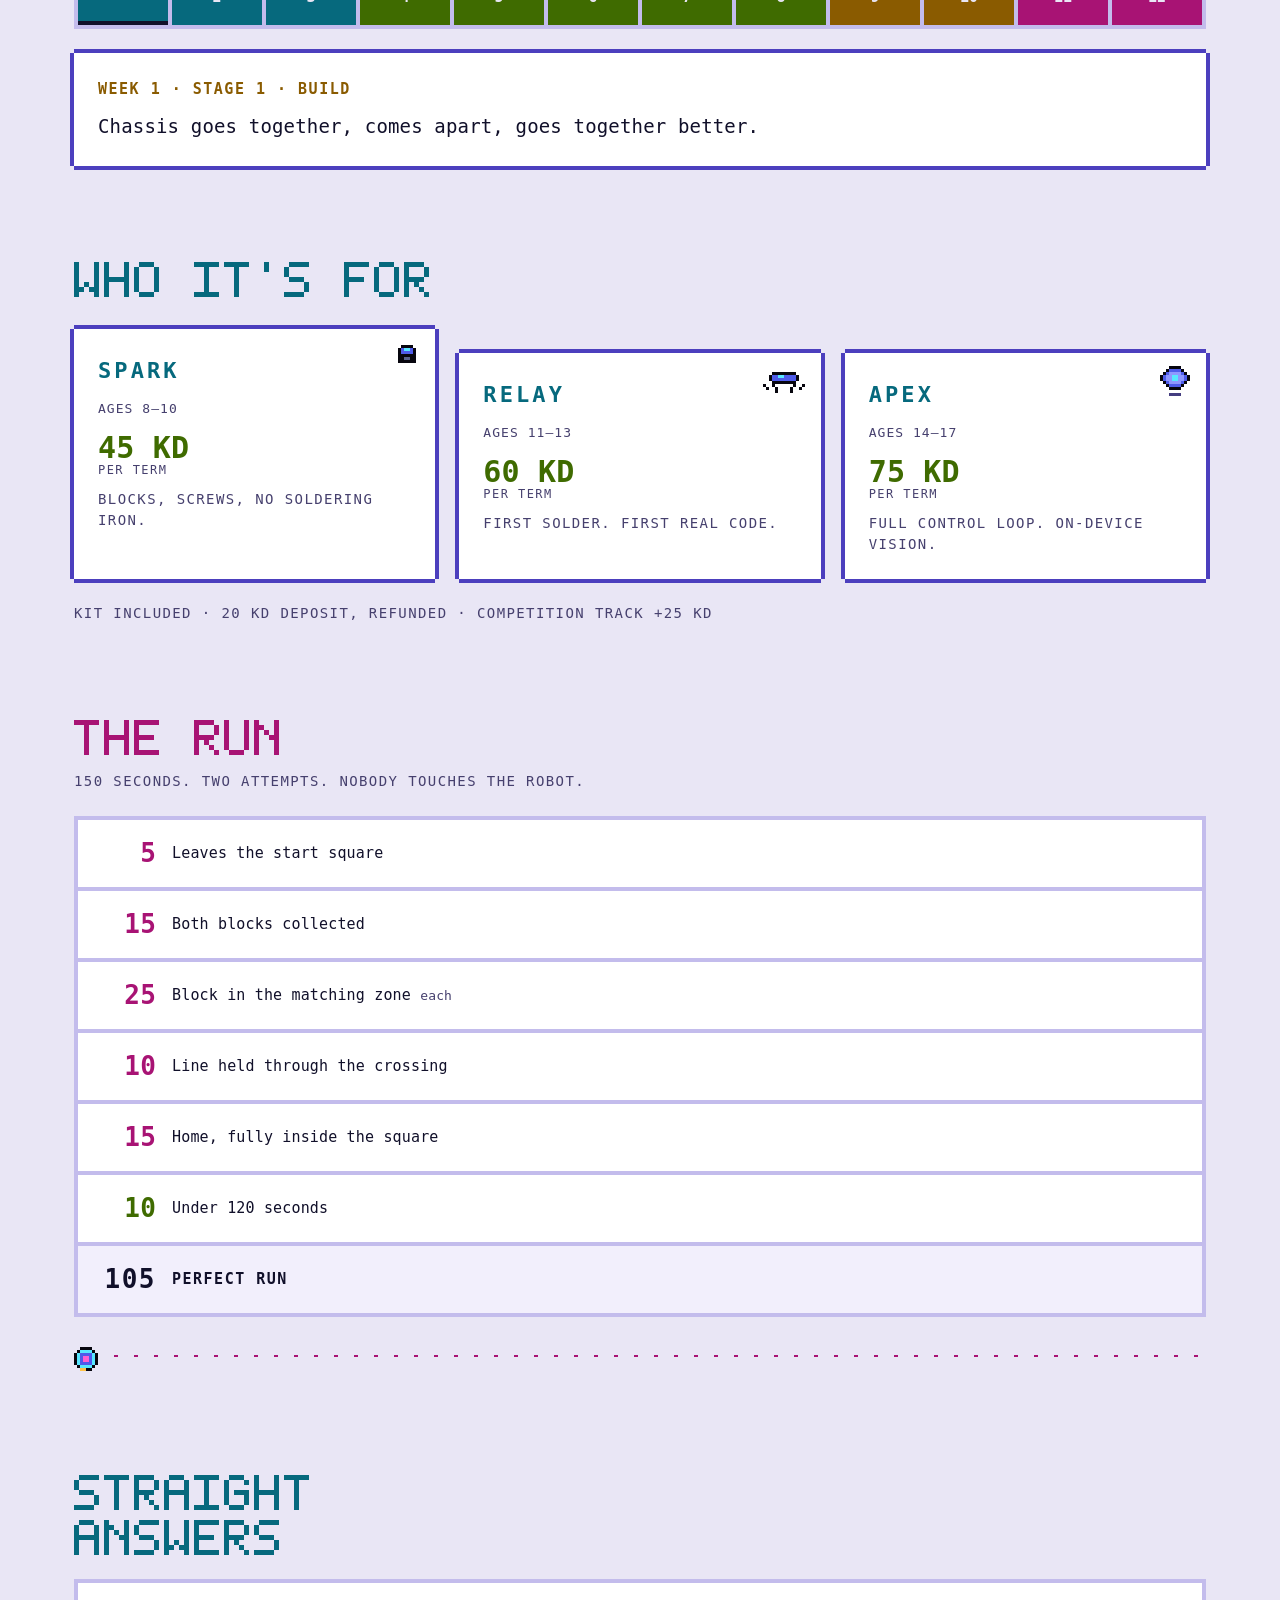
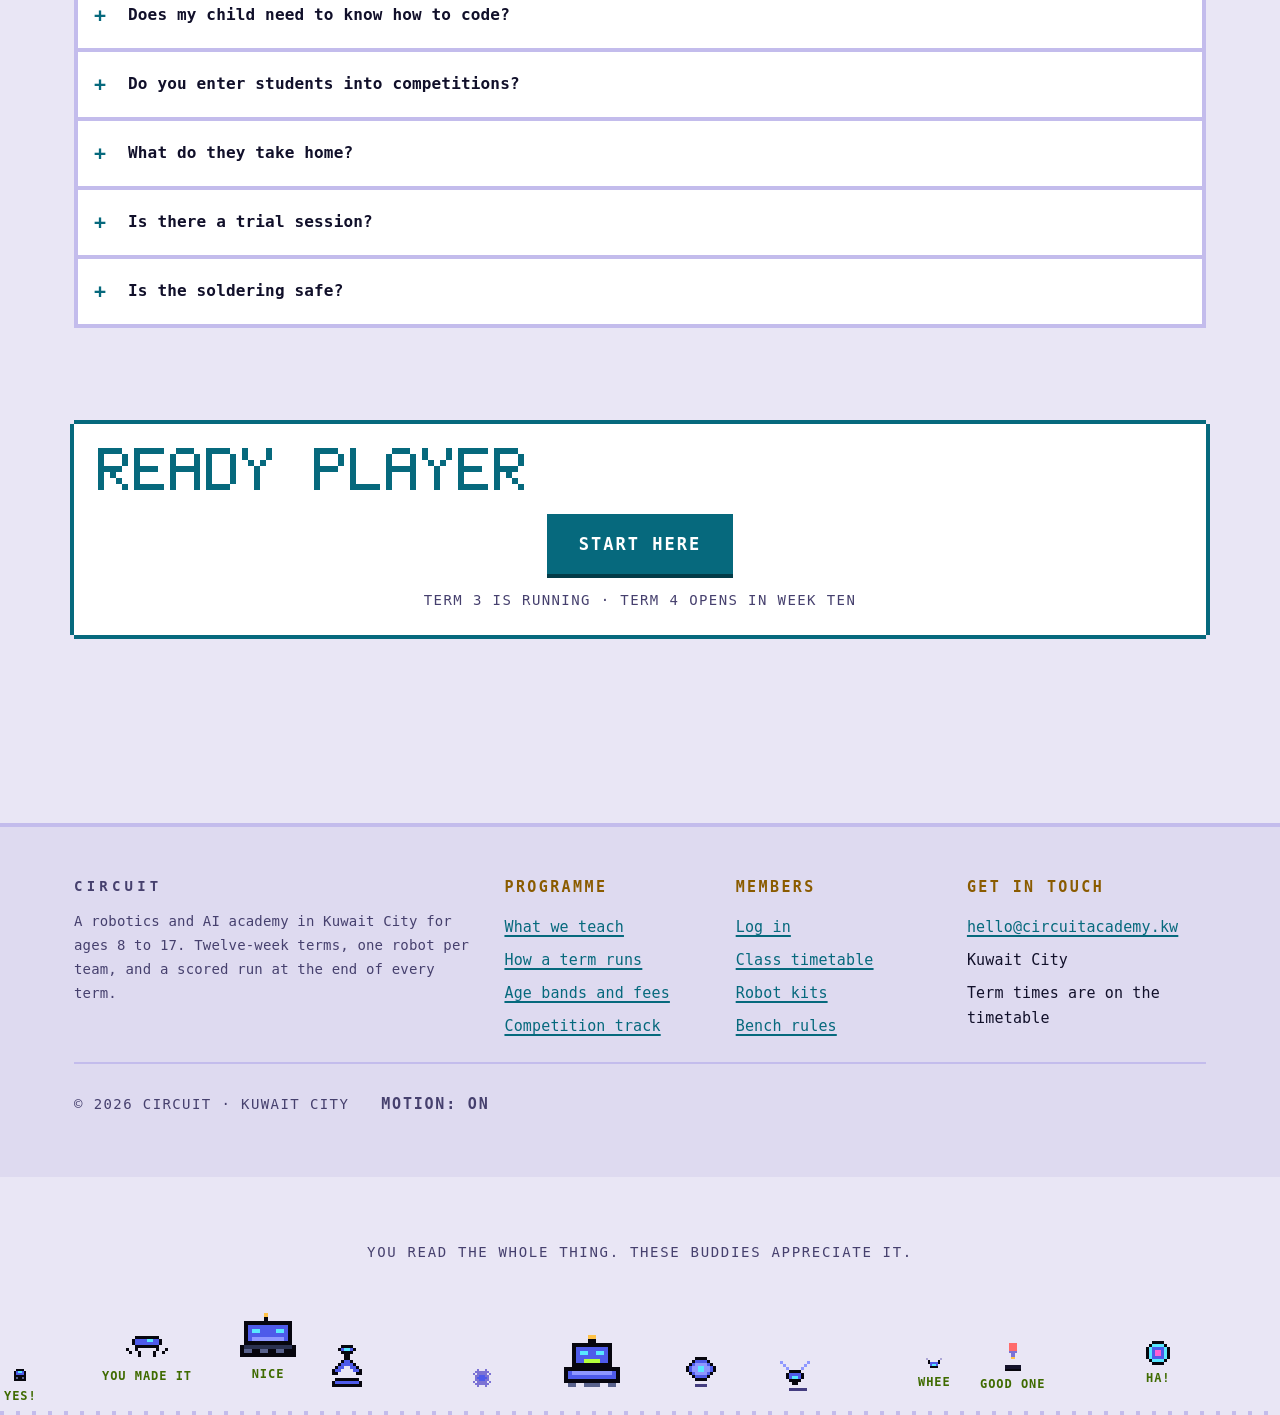
==== commit 54243acf: "the home page stopped being a brochure 1,116 words on screen, down to 317. Seventy-two per cent less" ====
--- a/index.html
+++ b/index.html
@@ -49,312 +49,150 @@
         data-px="KIDS WHO BUILD|ROBOTS THAT|FINISH THE RUN"
         data-px-max="8">Kids who build robots that finish the run</h1>
 
-    <p class="t-lead">
-      CIRCUIT is a robotics and AI academy in Kuwait City for ages 8 to 17:
-      twelve-week terms, one robot per team, and a scored run at the end of
-      every term.
-    </p>
+    <p class="t-lead">Twelve weeks. One robot per team. A scored run at the end.</p>
 
     <div class="hero__actions">
-      <a class="btn" href="login.html">Log in</a>
-      <a href="#term">See how a term runs</a>
-    </div>
-
-    <p class="t-cap" style="margin-top:16px">
-      Members only · timetable, kits and the competition rubric
-    </p>
+      <a class="btn" href="login.html">Start here</a>
+      <a href="#teach">See what they build</a>
+    </div>
 
     <div class="rail" data-rail aria-hidden="true">
       <div class="rail__car"><span class="sprite" data-sprite="bolt" data-scale="3"></span></div>
     </div>
 
     <div class="strip" data-reveal>
-      <div class="strip__cell"><b class="strip__n">12</b><span class="t-cap">Weeks per term</span></div>
-      <div class="strip__cell"><b class="strip__n">3</b><span class="t-cap">Age bands</span></div>
-      <div class="strip__cell"><b class="strip__n">1</b><span class="t-cap">Robot per team</span></div>
-      <div class="strip__cell"><b class="strip__n">1</b><span class="t-cap">Scored run</span></div>
-    </div>
-  </section>
-
-  <!-- ================= WHAT WE TEACH ================= -->
-  <section class="wrap section" data-reveal id="teach">
+      <div class="strip__cell"><b class="strip__n" data-count="12">12</b><span class="t-cap">Weeks per term</span></div>
+      <div class="strip__cell"><b class="strip__n" data-count="3">3</b><span class="t-cap">Age bands</span></div>
+      <div class="strip__cell"><b class="strip__n" data-count="4">4</b><span class="t-cap">Units</span></div>
+      <div class="strip__cell"><b class="strip__n" data-count="1">1</b><span class="t-cap">Scored run</span></div>
+    </div>
+  </section>
+
+  <!-- ================= WHAT WE TEACH — pick one ================= -->
+  <section class="wrap section" id="teach" data-reveal>
     <h2 class="px px--head" data-px="WHAT WE TEACH" data-px-max="5">What we teach</h2>
-
-    <p class="t-lead" style="margin-top:24px">
-      Four units run across every term. The same four for every age band — the
-      depth changes, not the subject.
+    <p class="t-cap" style="margin-top:16px">Four units, every term. Pick one.</p>
+
+    <div class="picker" role="tablist" aria-label="Units">
+      <button class="picker__tile" role="tab" data-unit="0" aria-selected="true">
+        <span class="sprite" data-sprite="arm" data-scale="3"></span>
+        <b>01</b><span>Build &amp; Drive</span>
+      </button>
+      <button class="picker__tile" role="tab" data-unit="1" aria-selected="false">
+        <span class="sprite" data-sprite="tip" data-scale="3"></span>
+        <b>02</b><span>Circuits</span>
+      </button>
+      <button class="picker__tile" role="tab" data-unit="2" aria-selected="false">
+        <span class="sprite" data-sprite="scan" data-scale="3"></span>
+        <b>03</b><span>Code &amp; Vision</span>
+      </button>
+      <button class="picker__tile" role="tab" data-unit="3" aria-selected="false">
+        <span class="sprite" data-sprite="kite" data-scale="3"></span>
+        <b>04</b><span>Drones</span>
+      </button>
+    </div>
+
+    <div class="frame picker__panel" id="unit-panel" aria-live="polite"></div>
+  </section>
+
+  <!-- ================= HOW A TERM RUNS — twelve weeks ================= -->
+  <section class="wrap section" id="term" data-reveal>
+    <h2 class="px px--head" data-px="TWELVE WEEKS" data-px-max="5">Twelve weeks</h2>
+    <p class="t-cap" style="margin-top:16px">Tap a week.</p>
+
+    <div class="weeks" role="tablist" aria-label="Weeks of a term" id="weeks"></div>
+    <div class="frame weeks__panel" id="week-panel" aria-live="polite"></div>
+  </section>
+
+  <!-- ================= WHO IT'S FOR ================= -->
+  <section class="wrap section" id="bands" data-reveal>
+    <h2 class="px px--head" data-px="WHO IT'S FOR" data-px-max="5">Who it's for</h2>
+
+    <div class="grid grid--3" style="margin-top:32px">
+      <article class="frame band" data-reveal>
+        <span class="sprite band__pet" data-sprite="chip" data-scale="3"></span>
+        <p class="band__name">SPARK</p>
+        <p class="band__meta">Ages 8–10</p>
+        <p class="band__fee">45 KD<small>per term</small></p>
+        <p class="t-cap" style="margin-top:12px">Blocks, screws, no soldering iron.</p>
+      </article>
+
+      <article class="frame band" data-reveal>
+        <span class="sprite band__pet" data-sprite="hex" data-scale="3"></span>
+        <p class="band__name">RELAY</p>
+        <p class="band__meta">Ages 11–13</p>
+        <p class="band__fee">60 KD<small>per term</small></p>
+        <p class="t-cap" style="margin-top:12px">First solder. First real code.</p>
+      </article>
+
+      <article class="frame band" data-reveal>
+        <span class="sprite band__pet" data-sprite="probe" data-scale="3"></span>
+        <p class="band__name">APEX</p>
+        <p class="band__meta">Ages 14–17</p>
+        <p class="band__fee">75 KD<small>per term</small></p>
+        <p class="t-cap" style="margin-top:12px">Full control loop. On-device vision.</p>
+      </article>
+    </div>
+
+    <p class="t-cap" style="margin-top:24px">
+      Kit included · 20 KD deposit, refunded · Competition track +25 KD
     </p>
-
-    <div class="grid grid--2" style="margin-top:32px">
-
-      <article class="frame card" data-reveal>
-        <span class="card__sprite sprite" data-sprite="arm" data-scale="2"></span>
-        <p class="card__no">Unit 01</p>
-        <h3 class="card__title">Build &amp; Drive</h3>
-        <p class="t-body">
-          Gear ratios, torque, and why a fast robot loses to a straight one.
-          Students build a drivetrain, measure how far it actually travels per
-          motor rotation, and rebuild it when the numbers disagree with the
-          tape measure.
-        </p>
-        <p class="card__out">You leave with: <b>a chassis that drives three metres straight</b>, and a written record of how far off it was the first time.</p>
-      </article>
-
-      <article class="frame card" data-reveal>
-        <span class="card__sprite sprite" data-sprite="tip" data-scale="2"></span>
-        <p class="card__no">Unit 02</p>
-        <h3 class="card__title">Circuits &amp; Soldering</h3>
-        <p class="t-body">
-          Ohm's law on paper, then on a breadboard, then on a board they solder
-          themselves. Multimeter first, iron second. Every student wires a
-          working sensor board and can explain what each leg of it does before
-          it gets power.
-        </p>
-        <p class="card__out">You leave with: <b>a soldered sensor board you tested yourself</b>.</p>
-        <p class="safety">
-          <b>Safety.</b> Soldering happens at Bench B with fume extraction
-          running and safety glasses on. SPARK students do the wiring; a coach
-          holds the iron.
-        </p>
-      </article>
-
-      <article class="frame card" data-reveal>
-        <span class="card__sprite sprite" data-sprite="scan" data-scale="2"></span>
-        <p class="card__no">Unit 03</p>
-        <h3 class="card__title">Sensors, Code &amp; Vision</h3>
-        <p class="t-body">
-          Reflectance sensors, ultrasonic distance and a gyro, and the code that
-          makes them useful: line following with a proportional controller
-          instead of a stack of if-statements, and a state machine for a mission
-          run. APEX groups add a camera — colour thresholding first, then a
-          small classifier running on the robot itself.
-        </p>
-        <p class="card__out">You leave with: <b>a robot that follows a line without wobbling</b>, and code you can explain line by line.</p>
-      </article>
-
-      <article class="frame card" data-reveal>
-        <span class="card__sprite sprite" data-sprite="kite" data-scale="2"></span>
-        <p class="card__no">Unit 04</p>
-        <h3 class="card__title">Drone Systems</h3>
-        <p class="t-body">
-          Flight controller basics, prop pitch, centre of gravity, and a
-          pre-flight check that gets done every single time. Flights happen in a
-          netted indoor bay at low altitude.
-        </p>
-        <p class="card__out">You leave with: <b>a completed pre-flight checklist</b> and a supervised hover you flew yourself.</p>
-        <p class="safety">
-          <b>Safety.</b> No student flies outdoors on our programme. Prop guards
-          stay on. The bay net stays closed while a motor is armed.
-        </p>
-      </article>
-
-    </div>
-  </section>
-
-  <!-- ================= HOW A TERM RUNS ================= -->
-  <section class="wrap section" data-reveal id="term">
-    <h2 class="px px--head" data-px="HOW A TERM RUNS" data-px-max="5">How a term runs</h2>
-
-    <p class="t-lead" style="margin-top:24px">
-      Twelve weeks, in four stages. Nothing here is a one-off workshop — the
-      robot a student starts in week one is the robot that runs in week twelve.
-    </p>
-
-    <div class="rail" data-rail aria-hidden="true" style="margin-top:32px">
-      <div class="rail__car"><span class="sprite" data-sprite="bolt" data-scale="3"></span></div>
-    </div>
-
-    <div class="frame">
-      <div class="stage">
-        <p class="stage__tag">Stage 1 · Weeks 1–3 · Build</p>
-        <p class="t-body">
-          Unit 01. The chassis goes together, comes apart, and goes together
-          better. By the end of week three every team has measured their own
-          distance-per-rotation and written it in the logbook.
-        </p>
-      </div>
-      <div class="stage">
-        <p class="stage__tag">Stage 2 · Weeks 4–8 · Control</p>
-        <p class="t-body">
-          Units 02 and 03. Weeks four and five are the sensor board: wired,
-          soldered, tested. Weeks six to eight are the control loop, where a
-          robot stops doing what it was told and starts doing what it measures.
-        </p>
-      </div>
-      <div class="stage">
-        <p class="stage__tag">Stage 3 · Weeks 9–10 · Flight</p>
-        <p class="t-body">
-          Unit 04, in the Flight Bay. Same day, same time, different room. Two
-          weeks on airframes, checks and a supervised hover.
-        </p>
-      </div>
-      <div class="stage">
-        <p class="stage__tag">Stage 4 · Weeks 11–12 · Run</p>
-        <p class="t-body">
-          Week eleven is a full dry run on the mat at competition timing, scored
-          but not recorded. Week twelve is the real thing: two attempts, best one
-          counts, families welcome from thirty minutes before.
-        </p>
-      </div>
-    </div>
-  </section>
-
-  <!-- ================= WHO IT'S FOR ================= -->
-  <section class="wrap section" data-reveal id="bands">
-    <h2 class="px px--head" data-px="WHO IT'S FOR" data-px-max="5">Who it's for</h2>
-
-    <p class="t-lead" style="margin-top:24px">
-      Three bands, split by age rather than by experience. Nobody needs to
-      arrive knowing how to code.
-    </p>
-
-    <div class="grid grid--3" style="margin-top:32px">
-      <article class="frame" data-reveal>
-        <p class="band__name">SPARK</p>
-        <p class="band__meta">Ages 8–10 · 90 minutes a week</p>
-        <p class="band__fee">45 KD<small>per term</small></p>
-        <p class="t-body" style="margin-top:16px">
-          Screw-together builds, no soldering iron, block coding. Same four
-          units as everyone else, at the depth an eight-year-old can actually
-          hold.
-        </p>
-      </article>
-
-      <article class="frame" data-reveal>
-        <p class="band__name">RELAY</p>
-        <p class="band__meta">Ages 11–13 · 2 hours a week</p>
-        <p class="band__fee">60 KD<small>per term</small></p>
-        <p class="t-body" style="margin-top:16px">
-          First soldering, first text code, first real sensors. Can be invited
-          onto the competition track from week six.
-        </p>
-      </article>
-
-      <article class="frame" data-reveal>
-        <p class="band__name">APEX</p>
-        <p class="band__meta">Ages 14–17 · 2 hours a week</p>
-        <p class="band__fee">75 KD<small>per term</small></p>
-        <p class="t-body" style="margin-top:16px">
-          Full build, the whole control loop written by the student, on-device
-          vision, and the competition track by default.
-        </p>
-      </article>
-    </div>
-
-    <div class="grid grid--2" style="margin-top:24px">
-      <article class="frame band--comp">
-        <p class="band__name">Competition track</p>
-        <p class="band__meta">Add-on · 90 minutes a week</p>
-        <p class="band__fee">25 KD<small>per term</small></p>
-        <p class="t-body" style="margin-top:16px">
-          Wednesday evenings in the Mat Room. APEX, and RELAY students invited
-          by their coach.
-        </p>
-      </article>
-
-      <article class="frame" data-reveal>
-        <p class="band__name">Kit deposit</p>
-        <p class="band__meta">Refunded</p>
-        <p class="band__fee">20 KD<small>returned in full</small></p>
-        <p class="t-body" style="margin-top:16px">
-          Returned when the kit comes back complete at the end of term.
-        </p>
-      </article>
-    </div>
-
-    <div class="frame frame--well" data-reveal style="margin-top:24px">
-      <p class="t-body">
-        <b>What a term fee includes.</b> The kit for the term, every consumable,
-        the printed logbook, the dry run and the scored run. What it does not
-        include is the replacement cost of a part broken twice — those prices
-        are listed in the members area, so nobody is surprised.
-      </p>
-    </div>
-  </section>
-
-  <!-- ================= COMPETITION ================= -->
-  <section class="wrap section" data-reveal id="competition">
-    <h2 class="px px--mag" data-px="COMPETITION TRACK" data-px-max="5" style="color:var(--magenta)">Competition track</h2>
-
-    <div class="frame frame--mag card" data-reveal style="margin-top:24px">
-      <span class="card__sprite sprite" data-sprite="claw" data-scale="3"></span>
-
-      <p class="t-lead">A mat, six objectives, one hundred and fifty seconds, two attempts.</p>
-
-      <p class="t-body" style="margin-top:16px">
-        Our competition term uses an international-style autonomous mission
-        format: a 2.4 by 1.2 metre mat, six scored objectives, a single
-        150-second round, and two attempts per team with the better attempt
-        counting. Fully autonomous — once the round starts, nobody touches the
-        robot.
-      </p>
-
-      <p class="t-body" style="margin-top:16px">
-        Teams are two or three students. One person is nominated to place the
-        robot and start the round; everyone else stays behind the line. The full
-        scoring rubric, the penalties and the dry-run dates are in the members
-        area.
-      </p>
-
-      <p class="safety" style="border-left-color:var(--magenta)">
-        <b>Affiliation.</b> We are not affiliated with any competition
-        organiser, and we do not register students for external events. The
-        format is ours, the mat is ours, and our coaches write and score it
-        in-house. If a family wants to enter something outside CIRCUIT, we will
-        help them prepare — that is as far as it goes.
-      </p>
-    </div>
-  </section>
-
-  <!-- ================= FAQ ================= -->
-  <section class="wrap section" data-reveal id="questions">
-    <h2 class="px px--head" data-px="BEFORE YOU|SIGN UP" data-px-max="5">Before you sign up</h2>
-
-    <div class="grid grid--2" style="margin-top:32px">
-      <article class="frame" data-reveal>
-        <h3 class="card__title">Do you enter students into competitions?</h3>
-        <p class="t-body">
-          No. Our competition track is written and scored in-house. We are not
-          affiliated with any competition organiser and we do not register
-          students for external events.
-        </p>
-      </article>
-      <article class="frame" data-reveal>
-        <h3 class="card__title">What does a student take home?</h3>
-        <p class="t-body">
-          Their logbook, their code and their build notes. Kits stay with
-          CIRCUIT between terms; the deposit comes back when the kit does,
-          complete.
-        </p>
-      </article>
-      <article class="frame" data-reveal>
-        <h3 class="card__title">Does my child need to know how to code?</h3>
-        <p class="t-body">
-          No. SPARK starts in a block editor. RELAY moves to text. APEX writes
-          the whole control loop. Nobody is expected to arrive with any of it.
-        </p>
-      </article>
-      <article class="frame" data-reveal>
-        <h3 class="card__title">Is there a trial session?</h3>
-        <p class="t-body">
-          One per family, per band, in week one or two of a term. It is the same
-          session everyone else is doing — we do not run a separate demo class,
-          because a demo class does not tell you what a term is like.
-        </p>
-      </article>
+  </section>
+
+  <!-- ================= COMPETITION — the scoreboard ================= -->
+  <section class="wrap section" id="competition" data-reveal>
+    <h2 class="px px--mag" data-px="THE RUN" data-px-max="5" style="color:var(--magenta)">The run</h2>
+    <p class="t-cap" style="margin-top:16px">150 seconds. Two attempts. Nobody touches the robot.</p>
+
+    <div class="score" data-reveal>
+      <div class="score__row"><span class="score__n">5</span><span>Leaves the start square</span></div>
+      <div class="score__row"><span class="score__n">15</span><span>Both blocks collected</span></div>
+      <div class="score__row"><span class="score__n">25</span><span>Block in the matching zone <em>each</em></span></div>
+      <div class="score__row"><span class="score__n">10</span><span>Line held through the crossing</span></div>
+      <div class="score__row"><span class="score__n">15</span><span>Home, fully inside the square</span></div>
+      <div class="score__row score__row--bonus"><span class="score__n">10</span><span>Under 120 seconds</span></div>
+      <div class="score__row score__row--total"><span class="score__n">105</span><span>Perfect run</span></div>
+    </div>
+
+    <div class="mat" aria-hidden="true">
+      <span class="sprite mat__pip" data-sprite="pip" data-scale="3"></span>
+    </div>
+  </section>
+
+  <!-- ================= QUESTIONS — closed until asked ================= -->
+  <section class="wrap section" id="questions" data-reveal>
+    <h2 class="px px--head" data-px="STRAIGHT|ANSWERS" data-px-max="5">Straight answers</h2>
+
+    <div class="qa">
+      <details class="qa__item">
+        <summary>Does my child need to know how to code?</summary>
+        <p>No. SPARK starts in a block editor, RELAY moves to text, APEX writes the whole control loop.</p>
+      </details>
+      <details class="qa__item">
+        <summary>Do you enter students into competitions?</summary>
+        <p>No. Our track is written and scored in-house. We are not affiliated with any organiser and do not register students for external events.</p>
+      </details>
+      <details class="qa__item">
+        <summary>What do they take home?</summary>
+        <p>Their logbook, their code and their build notes. Kits stay with us between terms; the deposit comes back when the kit does.</p>
+      </details>
+      <details class="qa__item">
+        <summary>Is there a trial session?</summary>
+        <p>One per family, per band, in week one or two. It is the same session everyone else is doing.</p>
+      </details>
+      <details class="qa__item">
+        <summary>Is the soldering safe?</summary>
+        <p>Safety glasses at Bench B whenever an iron is hot, fume extraction running, and SPARK students never hold the iron.</p>
+      </details>
     </div>
   </section>
 
   <!-- ================= CTA ================= -->
-  <section class="wrap section" data-reveal id="enter">
-    <div class="frame frame--cyan" data-reveal style="text-align:center">
+  <section class="wrap section" id="enter" data-reveal>
+    <div class="frame frame--cyan" style="text-align:center">
       <h2 class="px px--head" data-px="READY PLAYER" data-px-align="center" data-px-max="6">Ready player</h2>
-      <p class="t-lead" style="margin:24px auto 0">
-        Members log in for the timetable, the kit library and the competition
-        rubric.
-      </p>
-      <p style="margin-top:24px"><a class="btn" href="login.html">Log in</a></p>
-      <p class="t-cap" style="margin-top:16px">Term 3 is running now · Term 4 opens for booking in week ten</p>
+      <p style="margin-top:24px"><a class="btn" href="login.html">Start here</a></p>
+      <p class="t-cap" style="margin-top:16px">Term 3 is running · Term 4 opens in week ten</p>
     </div>
   </section>
 
@@ -418,6 +256,7 @@
 <script src="assets/js/scene.js"></script>
 <script src="assets/js/assistant.js"></script>
 <script src="assets/js/app.js"></script>
+<script src="assets/js/home.js"></script>
 <script src="assets/js/nav.js"></script>
 </body>
 </html>
--- a/assets/css/circuit.css
+++ b/assets/css/circuit.css
@@ -2243,3 +2243,216 @@
   min-height: 40px;
 }
 .modes__swaplink:hover { color: var(--text); }
+
+/* ============================================================================
+   PICK A UNIT
+   Four tiles, one answer. The other three units are still on the page — they
+   are simply not shouting while you read the one you asked for.
+   ========================================================================= */
+
+.picker {
+  display: grid;
+  grid-template-columns: repeat(2, 1fr);
+  gap: var(--px);
+  margin-top: var(--s5);
+  padding: var(--px);
+  background: var(--edge-dim);
+}
+
+@media (min-width: 720px) { .picker { grid-template-columns: repeat(4, 1fr); } }
+
+.picker__tile {
+  display: flex;
+  flex-direction: column;
+  align-items: center;
+  gap: var(--s2);
+  padding: var(--s5) var(--s3);
+  min-height: 132px;
+  border: 0;
+  background: var(--panel);
+  color: var(--text-dim);
+  cursor: pointer;
+  transition: background-color 160ms steps(2), color 160ms steps(2);
+}
+
+.picker__tile b {
+  font-size: 13px;
+  letter-spacing: 0.18em;
+  color: var(--text-dim);
+}
+
+.picker__tile span:last-child {
+  font-size: 14px;
+  font-weight: 700;
+  letter-spacing: 0.06em;
+  text-transform: uppercase;
+}
+
+.picker__tile:hover { background: var(--panel-hi); color: var(--text); }
+
+.picker__tile[aria-selected="true"] {
+  background: var(--panel-hi);
+  color: var(--cyan);
+  box-shadow: inset 0 calc(var(--px) * -1) 0 var(--cyan);
+}
+
+.picker__tile[aria-selected="true"] b { color: var(--cyan); }
+
+.picker__panel { margin-top: var(--s5); min-height: 150px; }
+
+/* ============================================================================
+   TWELVE WEEKS
+   The shape of a term, before a word of it is read: four stages, four colours,
+   twelve boxes. Hovering browses; clicking commits.
+   ========================================================================= */
+
+.weeks {
+  display: grid;
+  grid-template-columns: repeat(6, 1fr);
+  gap: var(--px);
+  margin-top: var(--s5);
+  padding: var(--px);
+  background: var(--edge-dim);
+}
+
+@media (min-width: 720px) { .weeks { grid-template-columns: repeat(12, 1fr); } }
+
+.weeks__cell {
+  min-height: 56px;
+  border: 0;
+  cursor: pointer;
+  font-size: 15px;
+  font-weight: 700;
+  color: var(--void);
+  transition: transform 120ms steps(2), filter 120ms steps(2);
+}
+
+.weeks__cell--build   { background: var(--cyan); }
+.weeks__cell--control { background: var(--lime); }
+.weeks__cell--flight  { background: var(--amber); }
+.weeks__cell--run     { background: var(--magenta); }
+
+.weeks__cell:hover { filter: brightness(1.2); }
+
+.weeks__cell[aria-selected="true"] {
+  transform: translateY(calc(var(--px) * -1));
+  box-shadow: 0 var(--px) 0 var(--text);
+}
+
+.weeks__panel { margin-top: var(--s5); min-height: 110px; }
+
+/* ============================================================================
+   THE SCOREBOARD
+   Six numbers do the work six paragraphs used to.
+   ========================================================================= */
+
+.score {
+  margin-top: var(--s5);
+  background: var(--edge-dim);
+  padding: var(--px);
+  display: grid;
+  gap: var(--px);
+}
+
+.score__row {
+  display: flex;
+  align-items: center;
+  gap: var(--s4);
+  padding: var(--s3) var(--s4);
+  background: var(--panel);
+  font-size: 15px;
+}
+
+.score__n {
+  flex: 0 0 auto;
+  min-width: 62px;
+  font-size: 26px;
+  font-weight: 700;
+  color: var(--magenta);
+  text-align: right;
+}
+
+.score__row em { color: var(--text-dim); font-style: normal; font-size: 13px; }
+.score__row--bonus .score__n { color: var(--lime); }
+
+.score__row--total {
+  background: var(--panel-hi);
+  font-weight: 700;
+  text-transform: uppercase;
+  letter-spacing: 0.1em;
+}
+.score__row--total .score__n { color: var(--text); }
+
+/* The mat PIP runs along, under the scoreboard. */
+.mat {
+  position: relative;
+  height: 46px;
+  margin-top: var(--s4);
+  background:
+    repeating-linear-gradient(to right,
+      var(--magenta) 0 var(--px),
+      transparent var(--px) calc(var(--px) * 5))
+    center / 100% 2px no-repeat;
+}
+
+.mat__pip {
+  position: absolute;
+  left: 0;
+  bottom: 8px;
+  animation: mat-run 11s steps(24) infinite alternate;
+}
+
+@keyframes mat-run {
+  from { transform: translateX(0); }
+  to   { transform: translateX(calc(100vw - 120px)); }
+}
+
+@media (prefers-reduced-motion: reduce) {
+  html:not([data-motion]) .mat__pip { animation: none; }
+}
+html[data-motion="off"] .mat__pip { animation: none; }
+
+/* ============================================================================
+   QUESTIONS
+   Closed until asked. Native <details>, so this works with no script at all.
+   ========================================================================= */
+
+.qa { margin-top: var(--s5); display: grid; gap: var(--px); background: var(--edge-dim); padding: var(--px); }
+
+.qa__item { background: var(--panel); }
+
+.qa__item summary {
+  padding: var(--s4);
+  font-size: 16px;
+  font-weight: 700;
+  color: var(--text);
+  cursor: pointer;
+  list-style: none;
+  display: flex;
+  align-items: center;
+  gap: var(--s3);
+  min-height: 56px;
+}
+
+.qa__item summary::-webkit-details-marker { display: none; }
+
+.qa__item summary::before {
+  content: "+";
+  flex: 0 0 auto;
+  width: 22px;
+  color: var(--cyan);
+  font-size: 20px;
+}
+
+.qa__item[open] summary::before { content: "−"; }
+.qa__item summary:hover { background: var(--panel-hi); }
+
+.qa__item p {
+  padding: 0 var(--s4) var(--s4) calc(var(--s4) + 22px + var(--s3));
+  color: var(--text-dim);
+  max-width: var(--measure);
+}
+
+/* A small companion on each band card. */
+.band { position: relative; }
+.band__pet { position: absolute; top: var(--s4); right: var(--s4); pointer-events: none; }
